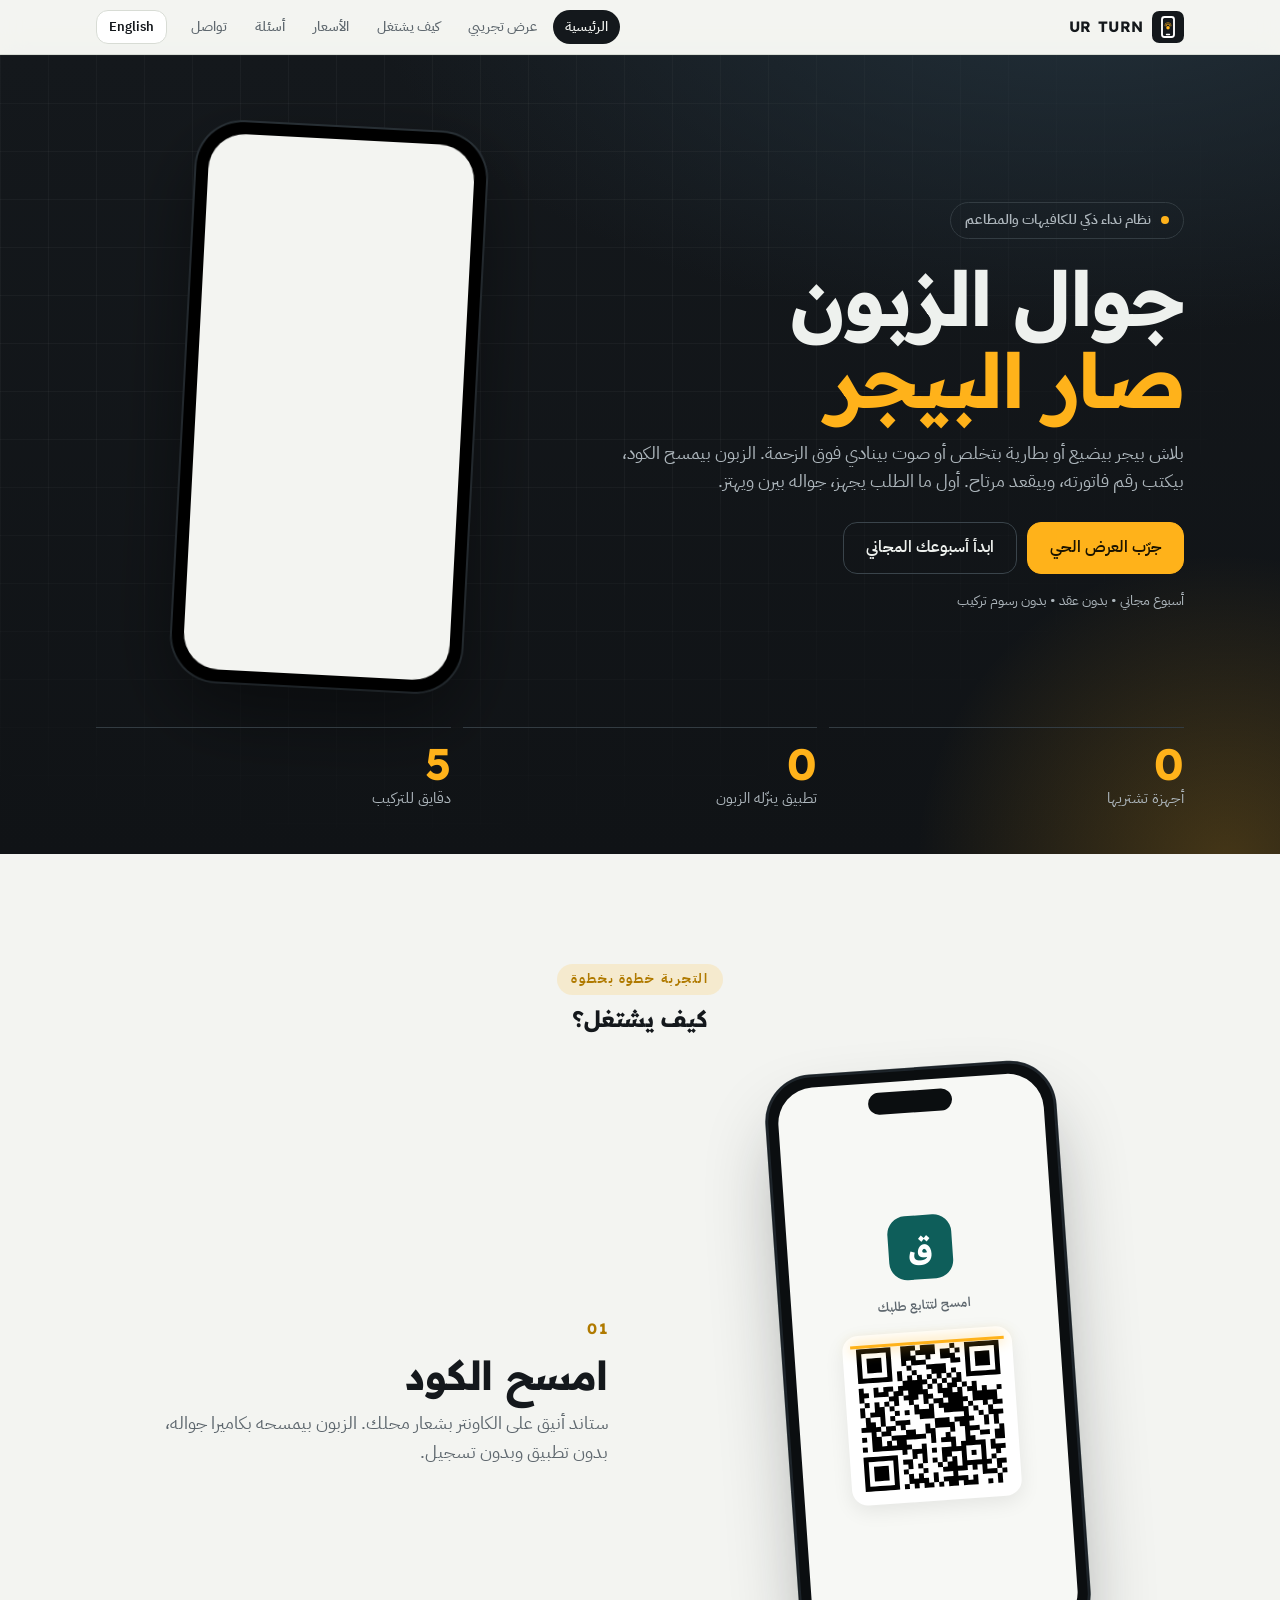
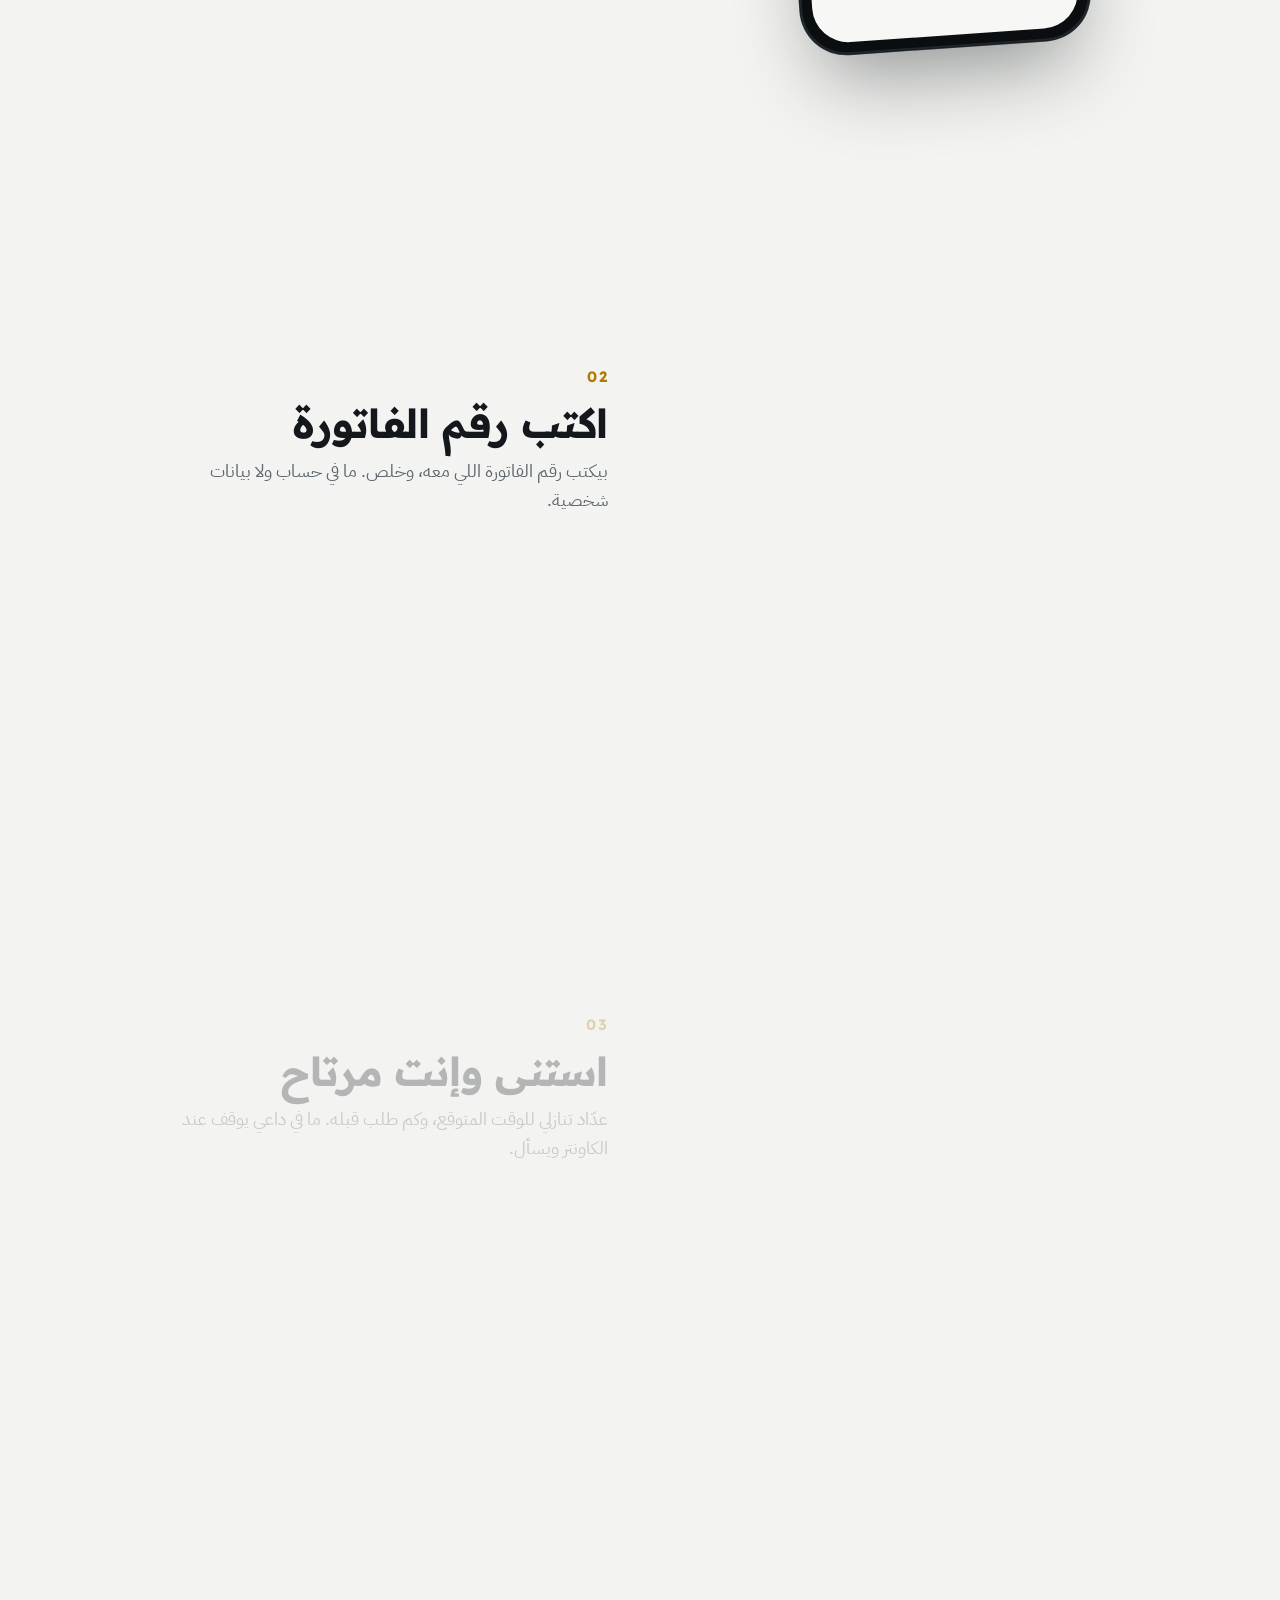
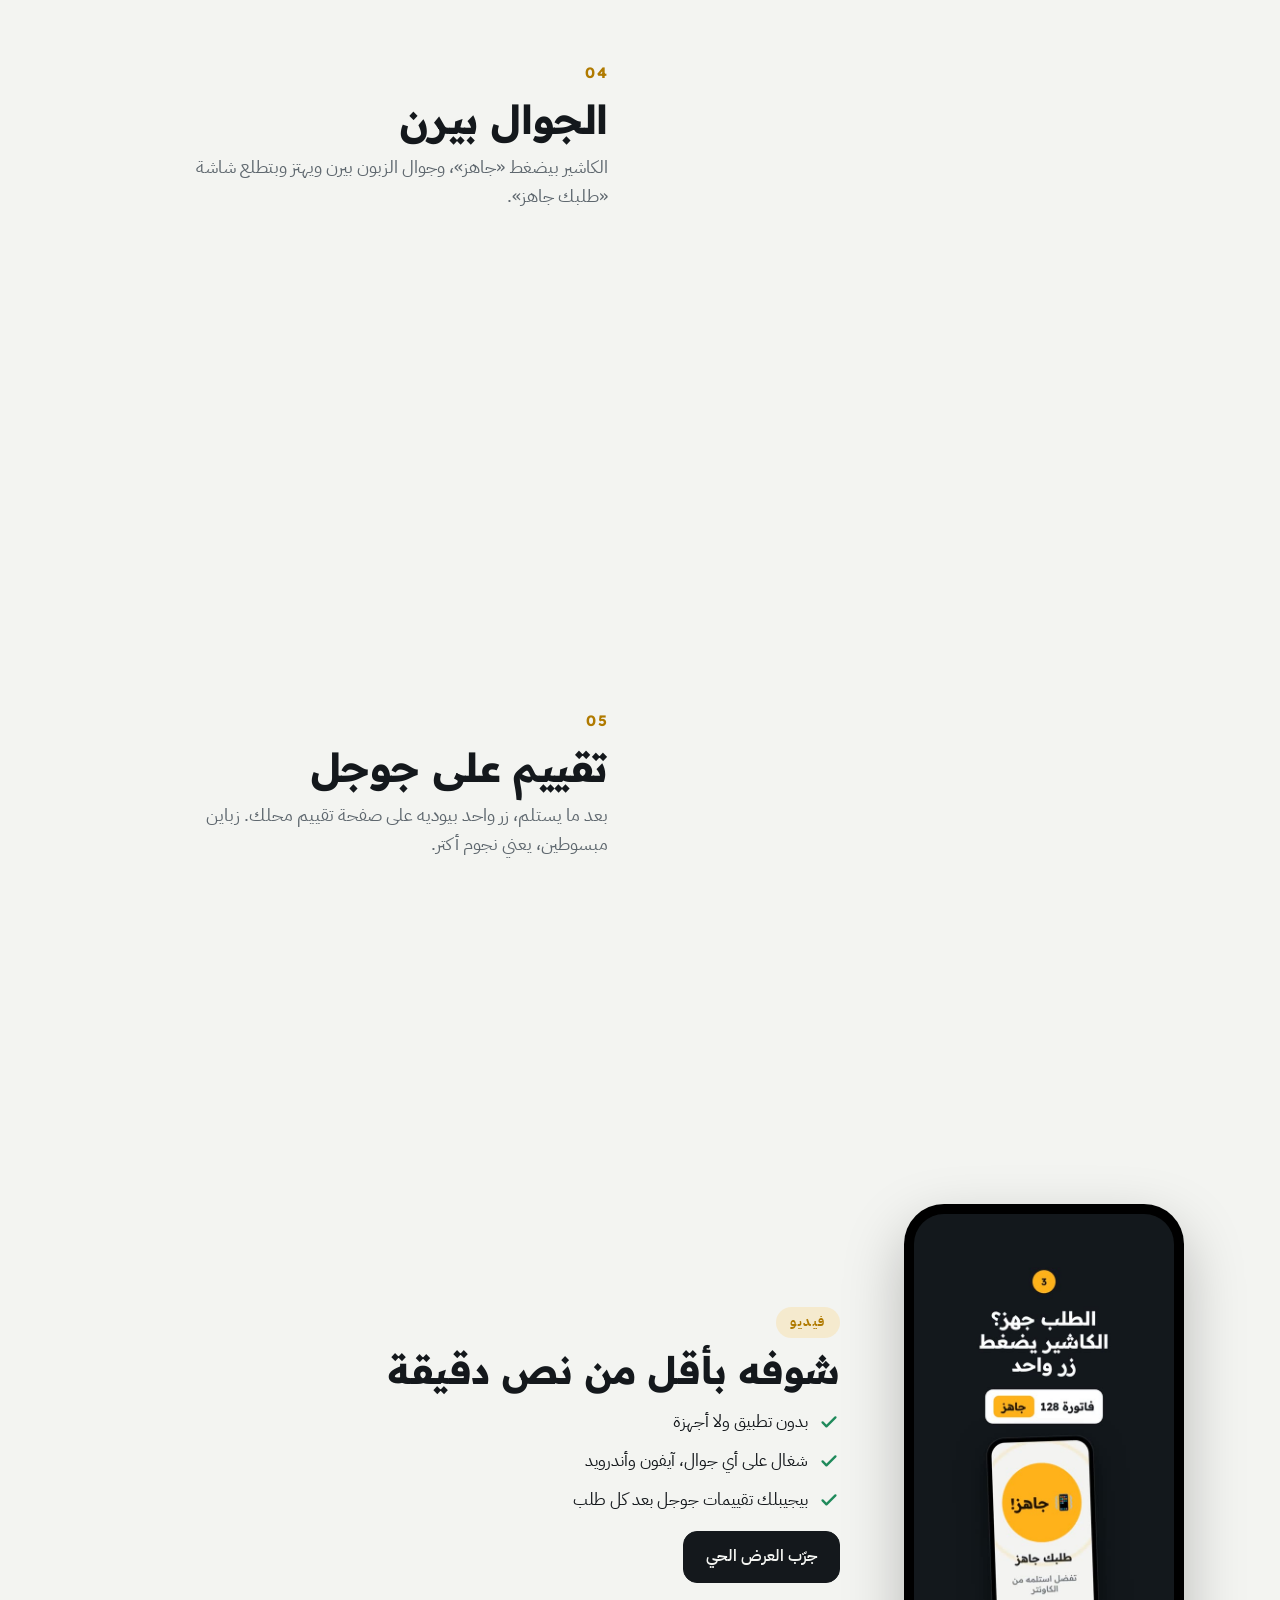
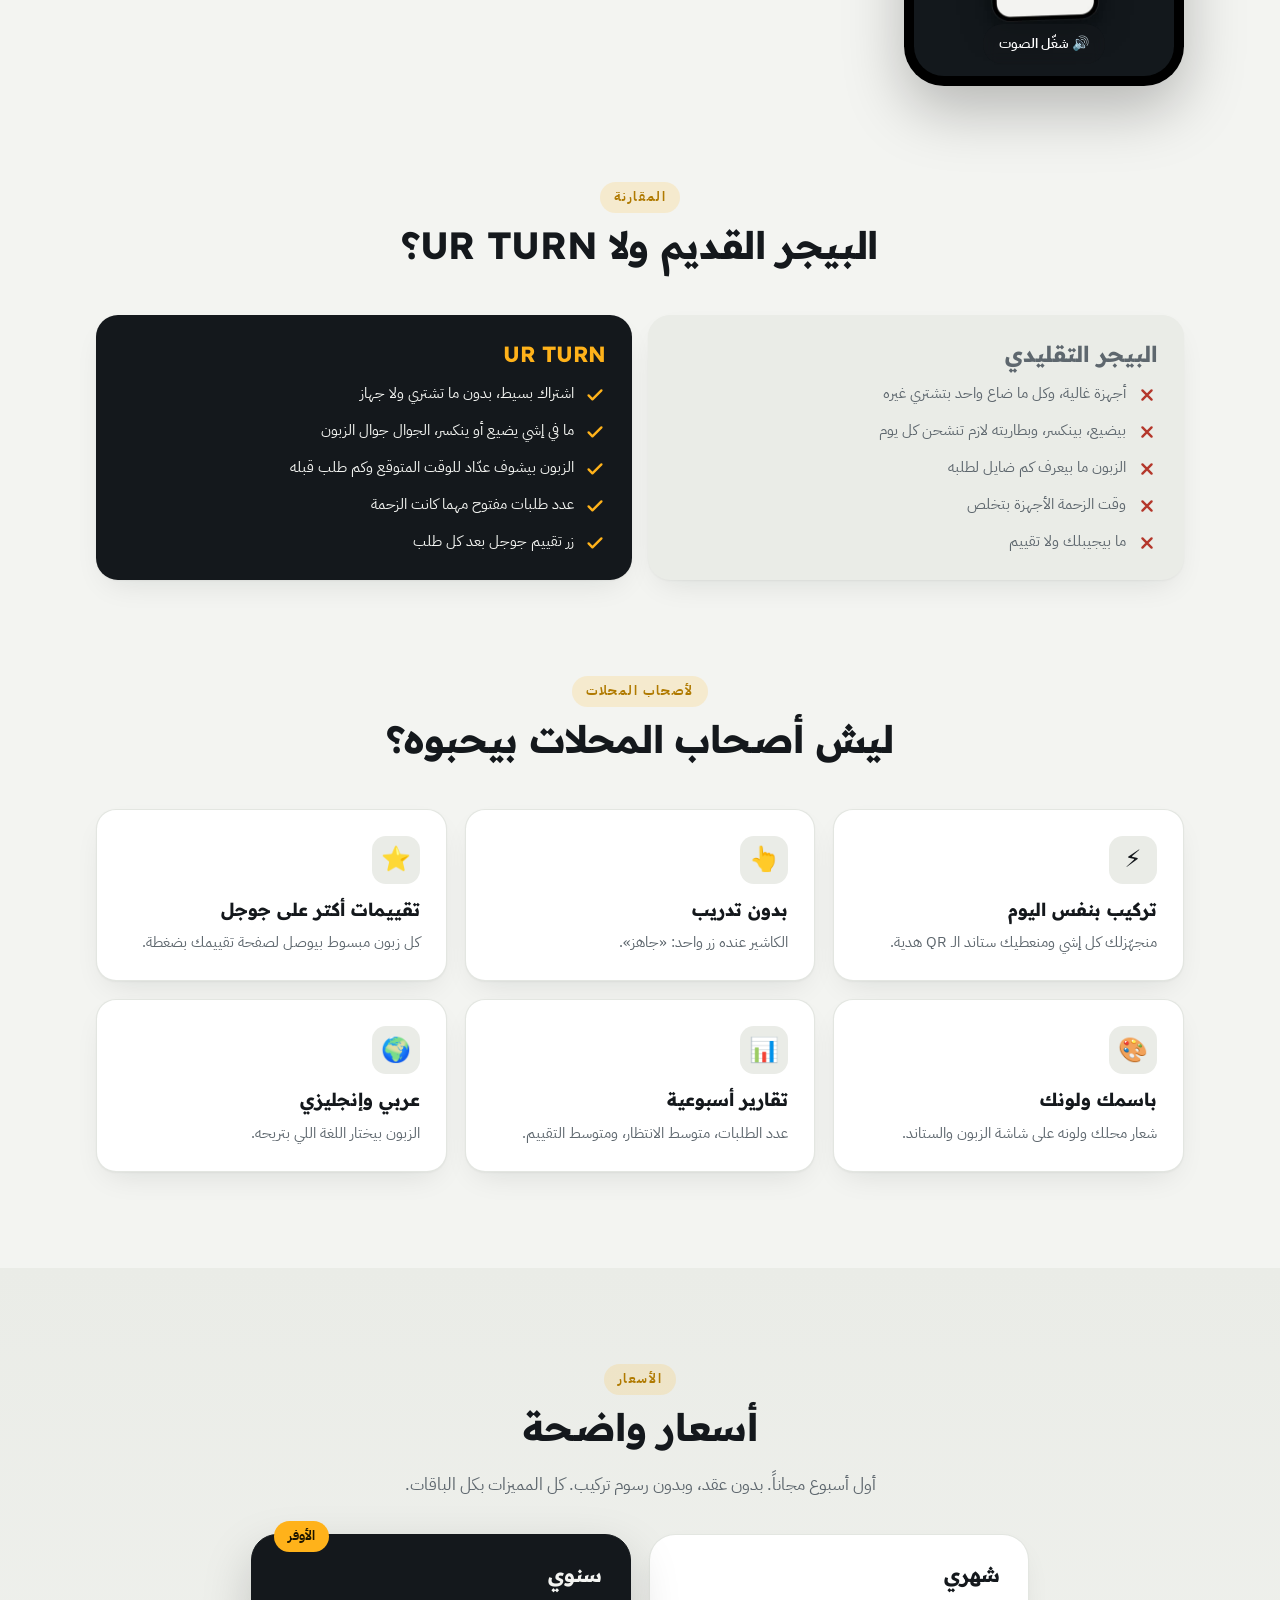
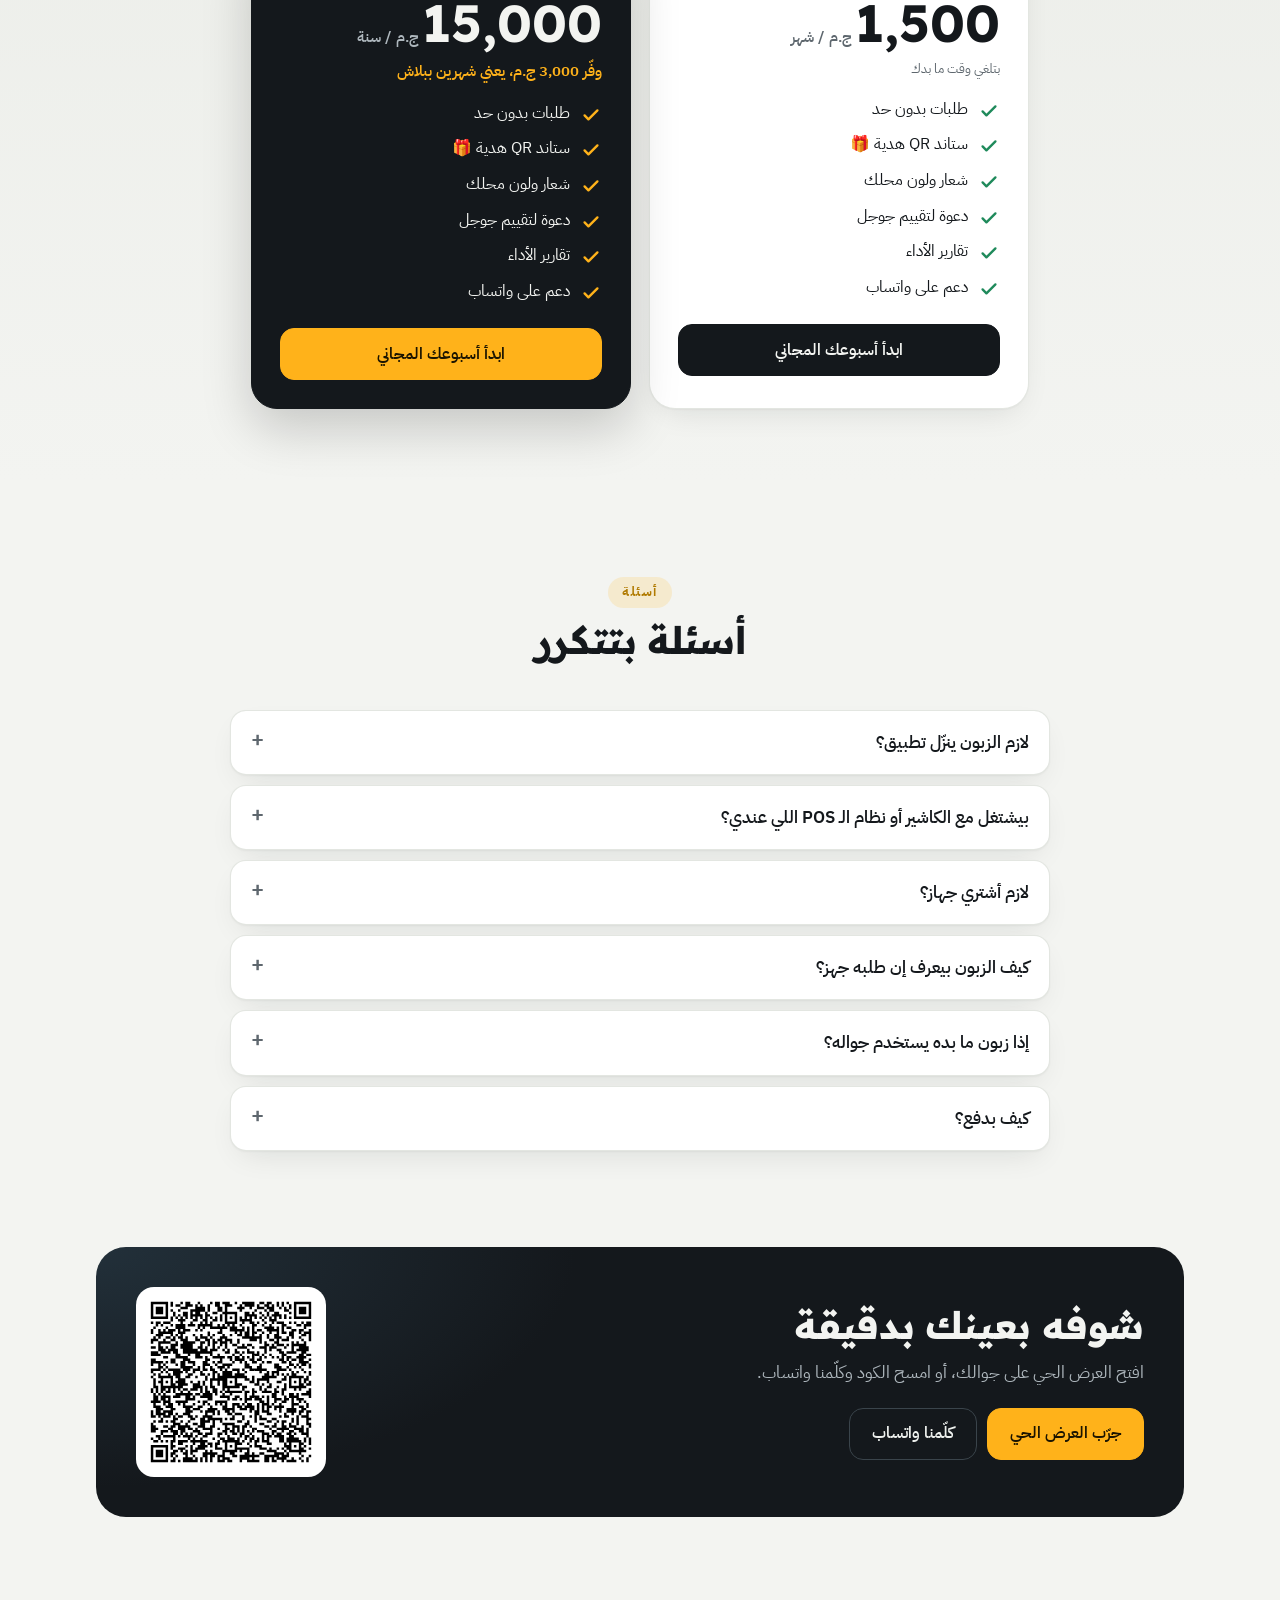
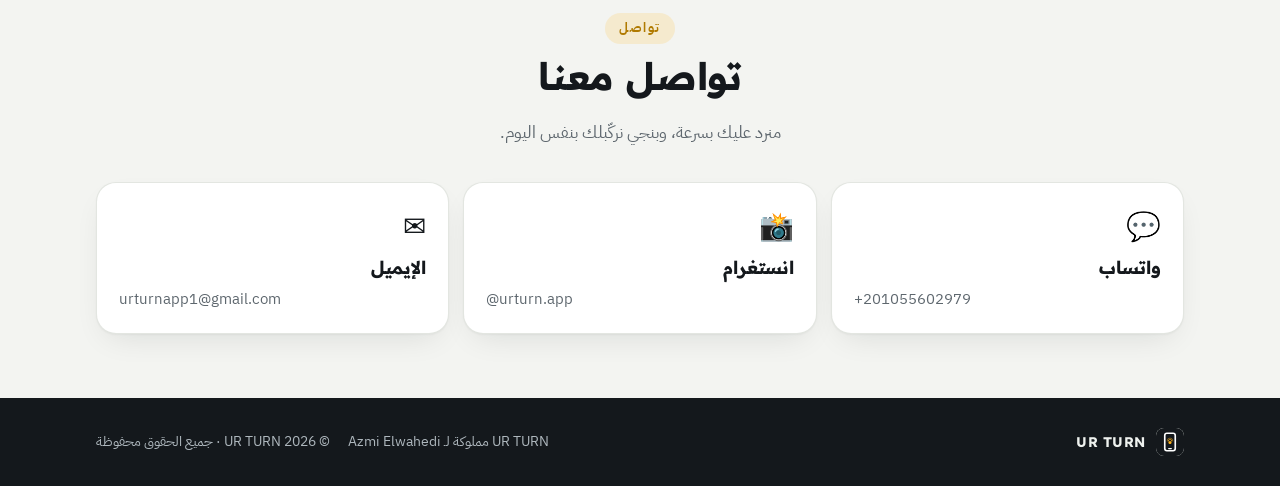
==== index.html @ 93ee0db3 "Promote beta to live: split code (core/customer/cashier/admin/home) + tips return on each new order " ====
<!doctype html>
<html lang="ar" dir="rtl">
<head>
<meta charset="utf-8">
<meta name="viewport" content="width=device-width,initial-scale=1,viewport-fit=cover">
<title>UR TURN</title>
<meta name="description" content="UR TURN: جوال الزبون صار البيجر. نظام نداء ذكي للمقاهي والمطاعم بدون تطبيق.">
<meta name="theme-color" content="#14181C">
<link rel="icon" href="icon.svg" type="image/svg+xml">
<link rel="apple-touch-icon" href="icon-180.png">
<meta name="apple-mobile-web-app-capable" content="yes">
<meta name="mobile-web-app-capable" content="yes">
<link rel="preconnect" href="https://fonts.googleapis.com">
<link rel="preconnect" href="https://fonts.gstatic.com" crossorigin>
<link rel="stylesheet" href="https://fonts.googleapis.com/css2?family=Readex+Pro:wght@400;500;600;700&family=IBM+Plex+Sans+Arabic:wght@400;500;600&display=swap">
<link rel="stylesheet" href="style.css?v=202610301550">
</head>
<body>
<div id="intro" hidden><div class="in-wrap"><img src="icon-512.png" alt="" width="112" height="112"><b>UR TURN</b><span id="intro-t"></span><i></i></div></div>
<script>(function(){try{var sa=window.matchMedia("(display-mode: standalone)").matches||navigator.standalone===true;
var el=document.getElementById("intro");if(!sa||sessionStorage.getItem("urturn.intro")){el.remove();return;}
sessionStorage.setItem("urturn.intro","1");var en=localStorage.getItem("urturn.lang")==="en";
document.getElementById("intro-t").textContent=en?"Your turn comes to you":"دورك بيوصلك لحالك";el.hidden=false;
var done=function(){if(!el.parentNode)return;el.classList.add("out");setTimeout(function(){el.remove();},650);};
setTimeout(done,3600);var t0=Date.now();el.addEventListener("pointerdown",function(){if(Date.now()-t0>1500)done();});}catch(e){var x=document.getElementById("intro");if(x)x.remove();}})();</script>
<header class="top" id="topbar" hidden>
  <div class="wrap">
    <a class="logo" href="./"><img src="icon.svg" width="32" height="32" alt="">UR TURN</a>
    <nav class="tabs" id="tabs"></nav>
    <div class="tools"><button class="btn lang" id="langBtn" type="button">English</button></div>
  </div>
</header>
<main id="app"></main>
<div class="toast" id="toast" hidden></div>
<script src="qrcode.js?v=202610301550"></script>
<!-- app.js?v=202610301550 (lets pages from the old one-file version notice updates) -->
<script src="core.js?v=202610301550"></script>
<script>
// Load only the part this page needs (customer / cashier / admin / home), then start.
(function(){var p=new URLSearchParams(location.search),s=p.get("s")||"",v=p.get("v")||(s?"customer":"home"),
sa=window.matchMedia("(display-mode: standalone)").matches||navigator.standalone===true,ver="202610301550";
var parts=v==="admin"?["admin"]:(v==="cashier"||v==="owner")?["cashier"]:((v==="home"&&!sa)||v==="demo")?["customer","cashier","home"]:["customer"];
var i=0;(function next(){if(i>=parts.length){boot();return;}var sc=document.createElement("script");sc.src=parts[i++]+".js?v="+ver;sc.onload=next;
sc.onerror=function(){document.getElementById("app").innerHTML='<div class="center-msg"><p>⚠️ تعذّر التحميل، اسحب الصفحة لتحت للتحديث.</p></div>';};document.head.appendChild(sc);})();})();
</script>
</body>
</html>
---- style.css ----
/* Layout: a launcher home, then four screens (demo split, customer, cashier, owner) routed by hash. Pager identity: deep ink + signal amber. */
:root{
  --bg:#F3F4F1; --surface:#FFFFFF; --surface-2:#EAECE7; --ink:#14181C; --muted:#5E676E; --line:#D8DCD5;
  --brand:#14181C; --signal:#FFB21A; --signal-ink:#1B1400; --ok:#1F8A5B; --ok-bg:#E2F3EA; --warn-bg:#FFF2D6; --danger:#B4372B;
  --display:"Readex Pro","IBM Plex Sans Arabic",system-ui,sans-serif;
  --body:"IBM Plex Sans Arabic","Readex Pro",system-ui,sans-serif;
  --r:14px; --shop:#0E5E5A; --shop-ink:#fff;
}
@media (prefers-color-scheme: dark){:root:not([data-theme="light"]){
  --bg:#0F1214; --surface:#171B1F; --surface-2:#20262B; --ink:#EEF1EE; --muted:#9AA4AB; --line:#2C343A;
  --brand:#EEF1EE; --ok:#4CC28A; --ok-bg:#15301F; --warn-bg:#33270A; --danger:#E5766A; color-scheme:dark}}
:root[data-theme="dark"]{
  --bg:#0F1214; --surface:#171B1F; --surface-2:#20262B; --ink:#EEF1EE; --muted:#9AA4AB; --line:#2C343A;
  --brand:#EEF1EE; --ok:#4CC28A; --ok-bg:#15301F; --warn-bg:#33270A; --danger:#E5766A; color-scheme:dark}
*{box-sizing:border-box}
body{background:var(--bg);color:var(--ink);font-family:var(--body);font-size:15px;line-height:1.6;margin:0}
button,input,select{font:inherit;color:inherit}
h1,h2,h3{font-family:var(--display);line-height:1.2;text-wrap:balance;margin:0}
a{color:inherit}
.wrap{max-width:1120px;margin:0 auto;padding-left:max(16px,env(safe-area-inset-left,0px));padding-right:max(16px,env(safe-area-inset-right,0px))}
.num{font-family:var(--display);font-variant-numeric:tabular-nums}

/* top bar */
.top{position:sticky;top:env(safe-area-inset-top,0px);z-index:20;background:var(--bg);border-bottom:1px solid var(--line)}
body::before{content:"";position:fixed;inset:0 0 auto;height:env(safe-area-inset-top,0px);z-index:21;background:var(--bg)}
.top .wrap{display:flex;align-items:center;gap:12px;padding-block:10px;flex-wrap:wrap}
.logo{display:flex;align-items:center;gap:8px;text-decoration:none;font-family:var(--display);font-weight:700;letter-spacing:.04em}
.logo-mark{width:30px;height:30px;border-radius:9px;background:var(--ink);display:grid;place-items:center;position:relative}
.logo-mark::after{content:"";width:10px;height:10px;border-radius:50%;background:var(--signal);box-shadow:0 0 0 4px color-mix(in srgb,var(--signal) 35%,transparent)}
.tabs{display:flex;gap:4px;flex-wrap:wrap;margin-inline-start:auto}
.tabs a{padding:6px 12px;border-radius:999px;text-decoration:none;color:var(--muted);font-weight:500;font-size:14px}
.tabs a[aria-current="page"]{background:var(--ink);color:var(--bg)}
.tools{display:flex;gap:8px;align-items:center}
.chip{display:inline-flex;align-items:center;gap:6px;font-size:12px;color:var(--muted);padding:4px 10px;border:1px solid var(--line);border-radius:999px;white-space:nowrap}
.dot{width:8px;height:8px;border-radius:50%;background:var(--muted)}
.dot.on{background:var(--ok)}
.btn{display:inline-flex;align-items:center;justify-content:center;gap:8px;border:1px solid var(--line);background:var(--surface);border-radius:12px;padding:10px 16px;font-weight:600;cursor:pointer;text-decoration:none;min-height:44px}
.btn:focus-visible,.tabs a:focus-visible,input:focus-visible,select:focus-visible{outline:3px solid var(--signal);outline-offset:2px}
.btn.primary{background:var(--ink);color:var(--bg);border-color:var(--ink)}
.btn.signal{background:var(--signal);color:var(--signal-ink);border-color:var(--signal)}
.btn.ok{background:var(--ok);color:#fff;border-color:var(--ok)}
.btn.ghost{background:transparent}
.btn.small{min-height:36px;padding:6px 12px;font-size:14px;border-radius:10px}
.btn.lang{min-height:34px;padding:4px 12px;font-size:13px}

/* home */
.hero{padding-block:40px 24px;display:grid;grid-template-columns:1.2fr 1fr;gap:32px;align-items:center}
.eyebrow{font-size:13px;letter-spacing:.08em;color:var(--muted);font-weight:600}
.hero h1{font-size:clamp(30px,5vw,50px);font-weight:700;margin-block:10px 14px}
.hero h1 em{font-style:normal;background:var(--signal);color:var(--signal-ink);padding:0 .2em;border-radius:8px}
.hero p{color:var(--muted);font-size:17px;max-width:58ch;margin:0 0 20px}
.cta{display:flex;gap:10px;flex-wrap:wrap}
.pager-art{background:var(--ink);color:var(--bg);border-radius:28px;padding:26px;display:grid;gap:14px;min-width:0}
.pager-art .ring{display:flex;align-items:center;gap:14px}
.pulse{width:54px;height:54px;border-radius:50%;background:var(--signal);flex:none;animation:pulse 1.4s infinite}
@keyframes pulse{0%{box-shadow:0 0 0 0 color-mix(in srgb,var(--signal) 70%,transparent)}100%{box-shadow:0 0 0 22px transparent}}
.pager-art .big{font-family:var(--display);font-size:46px;font-weight:700;line-height:1}
.pager-art small{opacity:.7}
.section{padding-block:28px}
.section h2{font-size:24px;margin-bottom:16px}
.steps{display:grid;grid-template-columns:repeat(4,1fr);gap:12px;list-style:none;padding:0;margin:0;counter-reset:s}
.steps li{background:var(--surface);border:1px solid var(--line);border-radius:var(--r);padding:16px;counter-increment:s;min-width:0}
.steps li::before{content:counter(s);display:grid;place-items:center;width:30px;height:30px;border-radius:50%;background:var(--signal);color:var(--signal-ink);font-family:var(--display);font-weight:700;margin-bottom:10px}
.steps b{display:block;font-family:var(--display);margin-bottom:4px}
.steps span{color:var(--muted);font-size:14px}
.cols{display:grid;grid-template-columns:1fr 1fr;gap:24px}
.list{display:grid;gap:10px;padding:0;margin:0;list-style:none}
.list li{display:flex;gap:10px;align-items:flex-start}
.list li::before{content:"";width:8px;height:8px;border-radius:2px;background:var(--signal);margin-top:9px;flex:none}
.note{background:var(--surface);border:1px solid var(--line);border-radius:var(--r);padding:18px}
.screens{display:grid;grid-template-columns:repeat(3,1fr);gap:12px}
.screen-card{display:grid;gap:6px;background:var(--surface);border:1px solid var(--line);border-radius:var(--r);padding:16px;text-decoration:none}
.screen-card b{font-family:var(--display);font-size:17px}
.screen-card span{color:var(--muted);font-size:14px}
.screen-card i{font-style:normal;font-weight:600;font-size:14px;margin-top:6px}

/* demo split */
.demo{display:grid;grid-template-columns:380px 1fr;gap:24px;padding-block:20px;align-items:start}
.demo-hint{grid-column:1/-1;background:var(--warn-bg);border-radius:12px;padding:10px 14px;font-size:14px}
.phone{width:100%;max-width:380px;margin-inline:auto;border:10px solid var(--ink);border-radius:40px;overflow:hidden;background:var(--surface);height:680px;display:flex;flex-direction:column;position:relative}
.phone .cust{flex:1;overflow:auto}
.label{font-size:12px;letter-spacing:.08em;font-weight:600;color:var(--muted);margin-bottom:8px;text-align:center}

/* customer */
.cust{display:flex;flex-direction:column;min-height:100%;background:var(--surface)}
.cust-head{background:var(--shop);color:var(--shop-ink);padding:22px 20px 26px;display:flex;flex-direction:column;align-items:center;gap:10px;text-align:center}
.shop-logo{width:72px;height:72px;border-radius:20px;object-fit:cover;background:var(--surface);display:grid;place-items:center;font-family:var(--display);font-weight:700;font-size:30px;color:var(--shop);box-shadow:0 4px 18px rgba(0,0,0,.18)}
.cust-head h2{font-size:21px}
.cust-body{flex:1;padding:22px 20px;display:flex;flex-direction:column;gap:14px}
.cust-body p{margin:0;color:var(--muted)}
.big-input{width:100%;font-family:var(--display);font-size:34px;text-align:center;letter-spacing:.12em;padding:14px;border:2px solid var(--line);border-radius:16px;background:var(--bg);direction:ltr}
.big-input:focus{border-color:var(--shop);outline:none}
.cust .btn{width:100%;min-height:54px;font-size:17px}
.cust .btn.shop{background:var(--shop);color:var(--shop-ink);border-color:var(--shop)}
.wait-card{background:var(--bg);border-radius:20px;padding:22px;text-align:center;display:grid;gap:6px;justify-items:center}
.wait-card .num{font-size:56px;font-weight:700;line-height:1}
.wait-anim{display:flex;gap:6px;margin-top:6px}
.wait-anim span{width:9px;height:9px;border-radius:50%;background:var(--shop);animation:bob 1.2s infinite}
.wait-anim span:nth-child(2){animation-delay:.15s}.wait-anim span:nth-child(3){animation-delay:.3s}
@keyframes bob{0%,80%,100%{opacity:.25;transform:translateY(0)}40%{opacity:1;transform:translateY(-5px)}}
.tip{font-size:13px;background:var(--warn-bg);border-radius:12px;padding:10px 12px;color:var(--ink)}
.link-btn{background:none;border:0;color:var(--muted);text-decoration:underline;cursor:pointer;padding:6px;font-size:14px}
.ringing{position:absolute;inset:0;z-index:5;background:var(--signal);color:var(--signal-ink);display:flex;flex-direction:column;align-items:center;justify-content:center;gap:16px;padding:24px;text-align:center;animation:flash .8s infinite alternate}
.cust-full .ringing{position:fixed;padding-top:calc(24px + env(safe-area-inset-top,0px));padding-bottom:calc(24px + env(safe-area-inset-bottom,0px))}
@keyframes flash{from{background:var(--signal)}to{background:#FFE08A}}
.ringing .bell{font-size:64px;animation:shake .5s infinite}
@keyframes shake{0%,100%{transform:rotate(0)}25%{transform:rotate(-14deg)}75%{transform:rotate(14deg)}}
.ringing h2{font-size:34px}
.ringing .num{font-size:64px;font-weight:700;line-height:1}
.ringing .btn{background:var(--signal-ink);color:#fff;border-color:var(--signal-ink);max-width:320px}
.stars{display:flex;gap:6px;justify-content:center;direction:ltr}
.stars button{background:none;border:0;font-size:36px;cursor:pointer;color:var(--line);padding:2px;line-height:1}
.stars button.on{color:var(--signal)}
.g-btn{background:#fff;color:#1f1f1f;border:1px solid #dadce0}
.powered{text-align:center;font-size:12px;color:var(--muted);padding:12px;border-top:1px solid var(--line)}
.powered a{text-decoration:none;font-weight:600}
.cust-full{max-width:520px;margin:0 auto;min-height:100vh;position:relative}

/* cashier */
.panel{background:var(--surface);border:1px solid var(--line);border-radius:20px;padding:18px;min-width:0}
.panel-head{display:flex;align-items:center;gap:10px;flex-wrap:wrap;margin-bottom:14px}
.panel-head h2{font-size:20px;margin-inline-end:auto}
.stats{display:grid;grid-template-columns:repeat(3,1fr);gap:10px;margin-bottom:14px}
.stat{background:var(--bg);border-radius:12px;padding:10px 12px}
.stat b{display:block;font-family:var(--display);font-size:26px;line-height:1.1}
.stat span{font-size:12px;color:var(--muted)}
.add-row{display:flex;gap:8px;margin-bottom:16px}
.add-row input{flex:1;min-width:0;border:1px solid var(--line);border-radius:12px;padding:10px 12px;background:var(--bg);font-family:var(--display);font-size:18px;direction:ltr;text-align:center}
.col-title{font-size:13px;font-weight:600;color:var(--muted);letter-spacing:.04em;margin:14px 0 8px;display:flex;gap:8px;align-items:center}
.count{background:var(--surface-2);border-radius:999px;padding:0 8px;font-size:12px}
.orders{display:grid;gap:8px}
.order{display:flex;align-items:center;gap:12px;border:1px solid var(--line);border-radius:14px;padding:10px 12px;background:var(--surface);flex-wrap:wrap}
.order .num{font-size:28px;font-weight:700;min-width:72px}
.order .meta{flex:1;min-width:110px;font-size:13px;color:var(--muted);display:grid}
.order .acts{display:flex;gap:6px;flex-wrap:wrap}
.order.ready{background:var(--ok-bg);border-color:transparent}
.pill{display:inline-block;font-size:12px;font-weight:600;padding:1px 8px;border-radius:999px;background:var(--warn-bg);color:var(--ink);width:max-content}
.order.ready .pill{background:var(--ok);color:#fff}
.empty{border:1px dashed var(--line);border-radius:14px;padding:16px;text-align:center;color:var(--muted);font-size:14px}
.btn.ready-btn{background:var(--signal);color:var(--signal-ink);border-color:var(--signal);min-width:110px;font-size:16px}

/* setup guide */
.setup{display:grid;gap:8px;list-style:none;padding:0;margin:0;counter-reset:su}
.setup li{display:flex;align-items:center;gap:10px;counter-increment:su;background:var(--bg);border-radius:12px;padding:8px 12px}
.setup li::before{content:counter(su);width:26px;height:26px;border-radius:50%;background:var(--signal);color:var(--signal-ink);display:grid;place-items:center;font-family:var(--display);font-weight:700;font-size:13px;flex:none}
.setup li span{flex:1}
.setup li small{color:var(--muted);font-variant-numeric:tabular-nums}
.trial{background:var(--ink);color:var(--bg);border-radius:var(--r);padding:18px;display:grid;gap:6px}
.trial h2{font-size:20px;margin:0}
.trial p{margin:0;opacity:.85}
/* owner */
.owner{display:grid;grid-template-columns:1fr 340px;gap:24px;padding-block:20px;align-items:start}
.form{display:grid;gap:16px}
.field{display:grid;gap:6px}
.field label{font-weight:600;font-size:14px}
.field small{color:var(--muted);font-size:13px}
.field input[type=text],.field input[type=url]{border:1px solid var(--line);border-radius:12px;padding:10px 12px;background:var(--bg);width:100%}
.logo-row{display:flex;gap:12px;align-items:center;flex-wrap:wrap}
.swatches{display:flex;gap:8px;flex-wrap:wrap}
.swatch{width:36px;height:36px;border-radius:50%;border:3px solid var(--surface);box-shadow:0 0 0 1px var(--line);cursor:pointer}
.swatch[aria-pressed="true"]{box-shadow:0 0 0 3px var(--ink)}
.presets{display:flex;gap:8px;flex-wrap:wrap}
.poster{background:var(--shop);color:var(--shop-ink);border-radius:24px;padding:22px;text-align:center;display:grid;gap:12px;justify-items:center}
.poster .qr{background:#fff;padding:12px;border-radius:16px;line-height:0}
.poster .qr img,.poster .qr canvas{width:180px;height:180px}
.poster h3{font-size:24px}
.poster p{margin:0;opacity:.9;font-size:14px}
.poster .ur{font-size:12px;opacity:.8;letter-spacing:.06em}
.copy-row{display:flex;gap:8px;margin-top:12px}
.copy-row input{flex:1;min-width:0;border:1px solid var(--line);border-radius:10px;padding:8px 10px;background:var(--bg);font-size:12px;direction:ltr}
.saved{color:var(--ok);font-weight:600;font-size:14px}

@media (max-width:860px){
  .hero,.cols,.owner,.demo{grid-template-columns:1fr}
  .steps{grid-template-columns:1fr 1fr}
  .screens{grid-template-columns:1fr}
  .phone{height:600px}
}
@media (max-width:520px){
  .steps{grid-template-columns:1fr}
  .tabs{margin-inline-start:0;width:100%;order:3}
  .tools{margin-inline-start:auto}
}
@media (prefers-reduced-motion:reduce){*{animation:none!important}}

/* live system additions */
.staff-head{display:flex;align-items:center;gap:12px;flex-wrap:wrap;padding-block:12px;border-bottom:1px solid var(--line);background:var(--surface)}
.staff-head .shop-logo{width:40px;height:40px;border-radius:12px;font-size:18px;box-shadow:none;border:1px solid var(--line)}
.staff-head b{font-family:var(--display);font-size:17px}
.staff-head nav{display:flex;gap:6px;margin-inline-start:auto;flex-wrap:wrap}
.toast{position:fixed;inset-inline:16px;bottom:calc(16px + env(safe-area-inset-bottom,0px));z-index:50;background:var(--ink);color:var(--bg);padding:12px 16px;border-radius:12px;text-align:center;max-width:520px;margin:0 auto}
.stats.four{grid-template-columns:repeat(4,1fr)}
@media (max-width:520px){.stats.four{grid-template-columns:1fr 1fr}}
.tbl-wrap{overflow-x:auto}
.tbl{width:100%;border-collapse:collapse;font-size:14px}
.tbl th,.tbl td{text-align:start;padding:8px;border-bottom:1px solid var(--line);white-space:nowrap}
.links{display:grid;gap:10px}
.links .copy-row{margin:0}
.links label{font-size:13px;font-weight:600}
.qr svg{width:180px;height:180px;display:block}
.center-msg{max-width:520px;margin:60px auto;text-align:center;display:grid;gap:12px;padding-inline:16px}
.offline{background:var(--warn-bg);font-size:13px;padding:6px 12px;text-align:center}

[hidden]{display:none!important}
/* subscriptions */
.plans{display:grid;grid-template-columns:repeat(auto-fit,minmax(110px,1fr));gap:10px}
.plan{border:1px solid var(--line);border-radius:14px;padding:12px;display:grid;gap:6px;justify-items:start}
.plan .price{font-family:var(--display);font-size:22px;font-weight:700}
.plan .price small{font-size:13px;font-weight:500}
.subbar{display:flex;gap:12px;align-items:center;justify-content:space-between;flex-wrap:wrap;border-radius:14px;padding:12px 14px;font-weight:500}
.subbar.ok{background:var(--bg);border:1px solid var(--line)}
.subbar.soon{background:var(--warn-bg)}
.subbar.ended{background:#B42318;color:#fff}
.dl{font-weight:700}.dl.good{color:#2F6B2A}.dl.warn{color:#B45309}.dl.bad{color:#B42318}
.order.late{border-color:#B42318}
.tbl td{vertical-align:top}

/* ---------- landing ---------- */
.lp{--dark:#14181C;--dark-2:#1E252B;--on-dark:#EEF1EE;--on-dark-2:#AEB7BD}
.btn.lg{min-height:52px;padding:12px 22px;font-size:16px;border-radius:14px}
.btn.on-dark{color:var(--on-dark);border-color:#3A444B}
.btn.on-dark:hover{background:#1E252B}
.lp-hero{background:var(--dark);color:var(--on-dark);padding-block:48px 0;overflow:hidden;position:relative}
.lp-hero::before{content:"";position:absolute;inset:auto -20% -40% auto;width:620px;height:620px;border-radius:50%;background:radial-gradient(closest-side,color-mix(in srgb,var(--signal) 22%,transparent),transparent);pointer-events:none}
.lp-hero-in{display:grid;grid-template-columns:1.25fr 1fr;gap:40px;align-items:center;position:relative}
.lp-eyebrow{display:inline-flex;align-items:center;gap:10px;font-size:14px;font-weight:600;color:var(--on-dark-2);border:1px solid #333C42;border-radius:999px;padding:6px 14px}
.lp-eyebrow .dot{width:8px;height:8px;border-radius:50%;background:var(--signal);box-shadow:0 0 0 0 var(--signal);animation:pulse 1.4s infinite}
.lp-hero h1{font-size:clamp(36px,6.4vw,68px);line-height:1.08;margin:18px 0 18px;font-weight:700;letter-spacing:-.01em}
.lp-hero h1 em{font-style:normal;color:var(--signal)}
.lp-hero p{color:var(--on-dark-2);font-size:18px;max-width:54ch;margin:0 0 26px}
.lp-note{display:block;margin-top:16px;color:var(--on-dark-2);font-size:14px}
.lp-phone{justify-self:center;width:290px;height:560px;border-radius:46px;background:#000;padding:12px;box-shadow:0 30px 80px rgba(0,0,0,.45),0 0 0 2px #2C343A;transform:rotate(-3deg)}
[dir=rtl] .lp-phone{transform:rotate(3deg)}
.lp-scr{position:relative;width:100%;height:100%;border-radius:36px;background:#F3F4F1;color:#14181C;overflow:hidden}
.lp-scr .st{position:absolute;inset:0;display:flex;flex-direction:column;align-items:center;justify-content:center;gap:12px;padding:24px;text-align:center;opacity:0}
.lp-scr .st1{animation:st1 9s infinite}.lp-scr .st2{animation:st2 9s infinite;background:var(--signal);color:var(--signal-ink)}.lp-scr .st3{animation:st3 9s infinite}
@keyframes st1{0%,38%{opacity:1}42%,100%{opacity:0}}
@keyframes st2{0%,38%{opacity:0}42%,72%{opacity:1}76%,100%{opacity:0}}
@keyframes st3{0%,72%{opacity:0}76%,98%{opacity:1}100%{opacity:0}}
.lg-logo{width:64px;height:64px;border-radius:18px;background:#0E5E5A;color:#fff;display:grid;place-items:center;font-family:var(--display);font-weight:700}
.lp-scr .num{font-size:64px;line-height:1}
.lp-scr small{color:#5E676E}
.lp-scr .chip{background:#EAECE7;border-radius:999px;padding:6px 14px;font-size:14px;font-weight:600}
.lp-scr .chip.dark{background:var(--signal-ink);color:#fff}
.lp-scr .dots{display:flex;gap:6px}.lp-scr .dots i{width:8px;height:8px;border-radius:50%;background:#14181C;animation:bob 1.2s infinite}.lp-scr .dots i:nth-child(2){animation-delay:.2s}.lp-scr .dots i:nth-child(3){animation-delay:.4s}
.lp-scr .st2 b{font-family:var(--display);font-size:28px}
.bell{position:relative;width:120px;height:120px;border-radius:50%;background:#fff;display:grid;place-items:center;font-size:52px;animation:shake .5s infinite}
.bell .wave{position:absolute;inset:0;border-radius:50%;border:6px solid #fff;animation:wave 1.2s infinite}
@keyframes wave{from{transform:scale(1);opacity:.9}to{transform:scale(1.6);opacity:0}}
.stars5{font-size:40px;color:var(--signal);letter-spacing:2px}
.gbtn{display:flex;align-items:center;gap:8px;background:#fff;border:1px solid #D8DCD5;border-radius:14px;padding:10px 16px;font-weight:600}
.lp-kpis{display:grid;grid-template-columns:repeat(3,1fr);gap:12px;padding-block:40px 44px;position:relative}
.lp-kpis div{border-top:1px solid #333C42;padding-top:14px}
.lp-kpis b{display:block;font-family:var(--display);font-size:44px;color:var(--signal);line-height:1}
.lp-kpis span{color:var(--on-dark-2);font-size:15px}
.lp-sec{padding-block:64px 8px}
.lp-sec h2{font-size:clamp(26px,3.6vw,38px);margin-bottom:10px}
.lp-lead{color:var(--muted);font-size:17px;margin:0 0 26px;max-width:60ch}
.lp-steps{list-style:none;margin:20px 0 0;padding:0;display:grid;grid-template-columns:repeat(4,1fr);gap:14px}
.lp-steps li{background:var(--surface);border:1px solid var(--line);border-radius:20px;padding:22px;display:grid;gap:8px;align-content:start;min-width:0}
.lp-steps .n{width:40px;height:40px;border-radius:12px;background:var(--ink);color:var(--signal);display:grid;place-items:center;font-family:var(--display);font-weight:700;font-size:18px}
.lp-steps b{font-family:var(--display);font-size:19px}
.lp-steps span:last-child{color:var(--muted)}
.lp-video{display:grid;grid-template-columns:auto 1fr;gap:48px;align-items:center}
.vid-frame{width:280px;border-radius:40px;background:#000;padding:10px;box-shadow:0 24px 60px rgba(0,0,0,.25)}
.vid-frame video{display:block;width:100%;aspect-ratio:9/16;border-radius:30px;background:#14181C;object-fit:cover}
.lp-checks{list-style:none;padding:0;margin:14px 0 0;display:grid;gap:12px}
.lp-checks li{display:flex;gap:10px;align-items:flex-start;font-size:17px}
.ic{width:22px;height:22px;flex:none;margin-top:3px}
.lp-checks .ic,.vs.new .ic{color:var(--ok)}
.lp-vs{display:grid;grid-template-columns:1fr 1fr;gap:16px;margin-top:20px}
.vs{border-radius:22px;padding:26px}
.vs h3{font-size:22px;margin-bottom:14px}
.vs ul{list-style:none;padding:0;margin:0;display:grid;gap:12px}
.vs li{display:flex;gap:10px;align-items:flex-start}
.vs.old{background:var(--surface-2);color:var(--muted)}
.vs.old .ic{color:var(--danger)}
.vs.new{background:var(--ink);color:var(--bg)}
.vs.new h3{color:var(--signal)}
.vs.new .ic{color:var(--signal)}
.lp-ben{display:grid;grid-template-columns:repeat(3,1fr);gap:14px;margin-top:20px}
.lp-ben div{background:var(--surface);border:1px solid var(--line);border-radius:20px;padding:22px;display:grid;gap:6px;align-content:start}
.lp-ben .e{font-size:28px}
.lp-ben b{font-family:var(--display);font-size:18px}
.lp-ben span:last-child{color:var(--muted)}
.lp-price-wrap{margin-top:64px;background:var(--surface-2)}
.lp-price-wrap .lp-sec{padding-block:64px}
.lp-plans{display:grid;grid-template-columns:repeat(2,minmax(0,380px));gap:18px;justify-content:center}
.lp-plan{position:relative;background:var(--surface);border:1px solid var(--line);border-radius:26px;padding:28px;display:grid;gap:10px;align-content:start}
.lp-plan.best{background:var(--ink);color:var(--bg);border-color:var(--ink);box-shadow:0 20px 50px rgba(0,0,0,.18)}
.lp-plan h3{font-size:20px}
.lp-plan .amt b{font-size:52px;font-weight:700;line-height:1}
.lp-plan .amt span{color:var(--muted);font-weight:600}
.lp-plan.best .amt span{color:#AEB7BD}
.lp-plan small{color:var(--muted)}
.lp-plan .save{color:var(--signal);font-weight:600;font-size:15px}
.lp-plan .lp-checks{margin:8px 0 14px;gap:10px}.lp-plan .lp-checks li{font-size:16px}
.lp-plan.best .lp-checks .ic{color:var(--signal)}
.lp-plan .btn{width:100%}
.ribbon{position:absolute;top:-14px;inset-inline-end:22px;background:var(--signal);color:var(--signal-ink);font-weight:700;font-size:13px;border-radius:999px;padding:5px 14px}
.lp-faq{display:grid;gap:10px;max-width:820px;margin-top:20px}
.lp-faq details{background:var(--surface);border:1px solid var(--line);border-radius:16px;padding:4px 20px}
.lp-faq summary{cursor:pointer;font-weight:600;font-size:17px;padding:14px 0;list-style:none;display:flex;justify-content:space-between;gap:12px}
.lp-faq summary::-webkit-details-marker{display:none}
.lp-faq summary::after{content:"+";font-size:22px;line-height:1;color:var(--muted);transition:transform .2s}
.lp-faq details[open] summary::after{transform:rotate(45deg)}
.lp-faq p{margin:0 0 16px;color:var(--muted)}
.lp-end{background:var(--ink);color:var(--bg);border-radius:30px;padding:40px;display:grid;grid-template-columns:1fr auto;gap:32px;align-items:center}
.lp-end p{color:#AEB7BD;font-size:17px;margin:0 0 22px}
.lp-end .qr{background:#fff;padding:14px;border-radius:18px;width:190px}
.lp-end .qr svg{display:block;width:100%;height:auto}
.lp-foot{display:flex;justify-content:space-between;gap:12px;flex-wrap:wrap;padding-block:32px 40px;color:var(--muted);font-size:14px}
@media (max-width:860px){
  .lp-hero-in{grid-template-columns:1fr}
  .lp-phone{width:250px;height:480px}
  .lp-steps{grid-template-columns:1fr 1fr}
  .lp-video{grid-template-columns:1fr;justify-items:center;text-align:start}
  .lp-vs,.lp-plans{grid-template-columns:1fr}
  .lp-ben{grid-template-columns:1fr 1fr}
  .lp-end{grid-template-columns:1fr;padding:28px}
}
@media (max-width:520px){
  .lp-steps{grid-template-columns:1fr}
  .lp-ben div{padding:16px}
  .lp-kpis b{font-size:34px}
  .lp-sec{padding-block:48px 4px}
}
@media (prefers-reduced-motion:reduce){.lp *{animation:none!important}.lp-scr .st1{opacity:1}}
.lp-contact{display:grid;grid-template-columns:repeat(3,1fr);gap:14px;margin-top:20px}
.lp-contact a{background:var(--surface);border:1px solid var(--line);border-radius:20px;padding:22px;display:grid;gap:4px;text-decoration:none;transition:transform .15s,border-color .15s}
.lp-contact a:hover{transform:translateY(-2px);border-color:var(--signal)}
.lp-contact .e{font-size:28px}
.lp-contact b{font-family:var(--display);font-size:18px}
.lp-contact span:last-child{color:var(--muted);word-break:break-all}
.lp-footer{margin-top:64px;background:var(--ink);color:#AEB7BD;padding-block:30px;font-size:14px}
.lp-footer .wrap{display:flex;justify-content:space-between;align-items:center;gap:16px;flex-wrap:wrap}
.lp-footer .brandline{display:flex;align-items:center;gap:10px;color:#EEF1EE;font-family:var(--display);font-weight:700;letter-spacing:.04em}
.lp-footer .brandline img{background:#EEF1EE;border-radius:8px}
.lp-footer .legal{display:flex;gap:6px 18px;flex-wrap:wrap}
@media (max-width:860px){.lp-contact{grid-template-columns:1fr}}
/* ---------- live demo ---------- */
.dm{padding-block:28px 40px;display:grid;gap:18px}
.dm-head{display:flex;justify-content:space-between;align-items:flex-start;gap:16px}
.dm-head h1{font-size:clamp(28px,4vw,40px)}
.dm-head p{color:var(--muted);margin:6px 0 0;font-size:17px}
.dm-live{display:inline-flex;align-items:center;gap:8px;background:var(--ink);color:var(--bg);border-radius:999px;padding:6px 14px;font-weight:600;font-size:14px;flex:none}
.dm-live i{width:8px;height:8px;border-radius:50%;background:#E5484D;animation:pulse 1.4s infinite}
.dm-steps{list-style:none;margin:0;padding:0;display:grid;grid-template-columns:repeat(3,1fr);gap:10px}
.dm-steps li{display:flex;align-items:center;gap:12px;background:var(--surface);border:2px solid var(--line);border-radius:16px;padding:14px 16px;font-weight:600;transition:border-color .2s,background .2s}
.dm-steps .n{width:32px;height:32px;border-radius:50%;background:var(--surface-2);display:grid;place-items:center;font-family:var(--display);flex:none}
.dm-steps li.on{border-color:var(--signal);background:var(--warn-bg)}
.dm-steps li.on .n{background:var(--signal);color:var(--signal-ink);animation:pulse 1.4s infinite}
.dm-steps li.done .n{background:var(--ok);color:#fff}
.dm-bar{display:flex;justify-content:space-between;align-items:center;gap:10px;flex-wrap:wrap;color:var(--muted);font-size:14px}
.dm-grid{display:grid;grid-template-columns:380px 1fr;gap:24px;align-items:start}
.dm-side{display:grid;gap:18px;min-width:0}
.dm-qr{display:grid;grid-template-columns:150px 1fr;gap:18px;align-items:center;background:var(--ink);color:var(--bg);border-radius:22px;padding:18px}
.dm-qr .qr{background:#fff;border-radius:14px;padding:10px}
.dm-qr .qr svg{display:block;width:100%;height:auto}
.dm-qr b{font-family:var(--display);font-size:19px}
.dm-qr p{margin:6px 0 0;color:#AEB7BD}
.dm-end{display:flex;justify-content:space-between;align-items:center;gap:16px;flex-wrap:wrap;background:var(--surface-2);border-radius:22px;padding:24px}
.dm-end h2{font-size:24px}.dm-end p{margin:4px 0 0;color:var(--muted)}
@media (max-width:860px){.dm-grid{grid-template-columns:1fr}.dm-steps{grid-template-columns:1fr}.dm-steps li{padding:10px 14px}}
@media (max-width:520px){.dm-qr{grid-template-columns:110px 1fr}.dm-head{flex-direction:column-reverse}}
.dm-grid>*,.dm-side>*{min-width:0}
.eta{display:grid;gap:2px;margin:6px 0;background:var(--surface);border-radius:14px;padding:10px 18px}
.eta small{color:var(--muted)}
.eta b{font-size:40px;line-height:1.1;color:var(--shop)}
.eta b.soon{font-size:18px;font-family:var(--body)}
.eta-pick{display:flex;align-items:center;gap:4px;flex-wrap:wrap;margin-top:6px;font-size:13px;color:var(--muted)}
.eta-pick button{min-width:34px;height:30px;border-radius:8px;border:1px solid var(--line);background:var(--surface);font-weight:600;cursor:pointer;color:var(--ink)}
.eta-pick button.on{background:var(--ink);color:var(--bg);border-color:var(--ink)}
.eta-pick .left{margin-inline-start:6px;font-weight:600;color:var(--ink)}
.lp-scr .cd{font-family:var(--display);font-size:26px;color:#0E5E5A}

/* ---------- polish v2 ---------- */
.top{background:color-mix(in srgb,var(--bg) 82%,transparent);backdrop-filter:saturate(1.4) blur(14px);-webkit-backdrop-filter:saturate(1.4) blur(14px)}
.lp{--shadow:0 1px 2px rgba(20,24,28,.04),0 12px 32px -12px rgba(20,24,28,.12)}
.lp-hero{background:radial-gradient(1200px 600px at 85% -10%,#22303A 0%,transparent 60%),linear-gradient(180deg,#14181C,#101316);padding-top:72px}
.lp-hero::after{content:"";position:absolute;inset:0;background-image:linear-gradient(rgba(255,255,255,.035) 1px,transparent 1px),linear-gradient(90deg,rgba(255,255,255,.035) 1px,transparent 1px);background-size:48px 48px;mask-image:radial-gradient(ellipse at 30% 30%,#000 30%,transparent 75%);pointer-events:none}
.lp-hero-in{z-index:1}
.lp-hero h1{font-size:clamp(40px,6.6vw,76px);letter-spacing:-.02em}
.lp-phone{transition:transform .1s linear;will-change:transform}
.lp-kpis{z-index:1}
.sec-head{display:grid;gap:10px;justify-items:center;text-align:center;margin-bottom:36px}
.sec-head .lp-lead{margin:0}
.sec-ey{display:inline-block;font-size:13px;font-weight:700;letter-spacing:.12em;text-transform:uppercase;color:#B07A00;background:color-mix(in srgb,var(--signal) 16%,transparent);border-radius:999px;padding:5px 14px}
.lp-sec h2{letter-spacing:-.01em}
.lp-sec{padding-block:96px 0}
.lp-ben div,.lp-contact a,.lp-faq details,.lp-plan{box-shadow:var(--shadow);border-color:color-mix(in srgb,var(--line) 70%,transparent)}
.lp-ben{gap:18px}.lp-ben div{padding:26px}
.lp-ben .e{width:48px;height:48px;border-radius:14px;background:var(--surface-2);display:grid;place-items:center;font-size:24px;margin-bottom:6px}
.lp-video{gap:64px}
.lp-video .sec-ey{margin-bottom:10px}
.vs{box-shadow:var(--shadow)}
.lp-price-wrap{margin-top:96px;background:linear-gradient(180deg,var(--surface-2),var(--bg))}
.lp-price-wrap .lp-sec{padding-block:96px 72px}
.lp-faq{margin-inline:auto}
.lp-end{background:radial-gradient(800px 400px at 0% 0%,#22303A,transparent 60%),var(--ink)}
/* reveal */
.rv{opacity:0;transform:translateY(28px);transition:opacity .8s cubic-bezier(.2,.7,.2,1),transform .8s cubic-bezier(.2,.7,.2,1)}
.rv.in{opacity:1;transform:none}
/* scroll story */
.lp-story{padding-top:110px}
.story{display:grid;grid-template-columns:1fr 1fr;gap:64px;align-items:start}
.story-phone{position:sticky;top:calc(50vh - 290px);display:grid;place-items:center;height:580px}
.sp{position:relative;width:290px;height:580px;border-radius:46px;background:#0B0E10;padding:12px;box-shadow:0 40px 80px -20px rgba(20,24,28,.45),0 0 0 1px #2C343A,inset 0 0 0 2px #1E252B;transition:transform .7s cubic-bezier(.2,.7,.2,1)}
.sp::before{content:"";position:absolute;top:22px;left:50%;width:84px;height:22px;margin-left:-42px;border-radius:12px;background:#0B0E10;z-index:3}
.sp[data-active="1"]{transform:rotate(-4deg) translateY(0)}
.sp[data-active="2"]{transform:rotate(3deg) translateY(-6px)}
.sp[data-active="3"]{transform:rotate(-2deg) scale(1.02)}
.sp[data-active="4"]{transform:rotate(0) scale(1.05)}
.sp[data-active="5"]{transform:rotate(4deg)}
.sp .sc{position:absolute;inset:12px;border-radius:36px;background:#F7F8F5;color:#14181C;display:flex;flex-direction:column;align-items:center;justify-content:center;gap:16px;padding:28px;text-align:center;opacity:0;transform:scale(.96);transition:opacity .45s,transform .45s}
.sp[data-active="1"] .sc[data-s="1"],.sp[data-active="2"] .sc[data-s="2"],.sp[data-active="3"] .sc[data-s="3"],.sp[data-active="4"] .sc[data-s="4"],.sp[data-active="5"] .sc[data-s="5"]{opacity:1;transform:none}
.sc small{color:#5E676E;font-weight:600}
.sc-logo{width:64px;height:64px;border-radius:18px;background:#0E5E5A;color:#fff;display:grid;place-items:center;font-family:var(--display);font-size:30px;font-weight:700}
.sc-qr{position:relative;width:170px;background:#fff;border-radius:16px;padding:12px;box-shadow:0 6px 20px rgba(0,0,0,.08)}
.sc-qr svg{display:block;width:100%;height:auto}
.sc-qr .scan{position:absolute;left:8px;right:8px;height:3px;background:var(--signal);box-shadow:0 0 14px var(--signal);top:10px;animation:scanY 1.6s ease-in-out infinite alternate}
@keyframes scanY{to{top:calc(100% - 12px)}}
.sc-input{width:100%;background:#fff;border:2px solid #0E5E5A;border-radius:16px;padding:14px;font-size:40px;font-weight:700;display:flex;justify-content:center;align-items:center;gap:2px;direction:ltr}
.sc-input .ty{display:inline-block;overflow:hidden;white-space:nowrap;width:0;animation:type 2.4s steps(3) infinite}
.sp[data-active="2"] .sc-input .ty{animation:type 2.4s steps(3) infinite}
@keyframes type{0%{width:0}60%,100%{width:3ch}}
.sc-input .caret{width:3px;height:40px;background:#0E5E5A;animation:blink 1s steps(1) infinite}
@keyframes blink{50%{opacity:0}}
.sc-btn{width:100%;background:#0E5E5A;color:#fff;border-radius:14px;padding:14px;font-weight:700}
.sc-ring{position:relative;width:170px;height:170px;display:grid;place-items:center}
.sc-ring svg{position:absolute;inset:0;transform:rotate(-90deg)}
.sc-ring circle{fill:none;stroke:#E4E7E1;stroke-width:9}
.sc-ring .pr{stroke:#0E5E5A;stroke-linecap:round;stroke-dasharray:327;stroke-dashoffset:110;transition:stroke-dashoffset 2s}
.sp[data-active="3"] .sc-ring .pr{animation:prog 6s linear infinite}
@keyframes prog{from{stroke-dashoffset:60}to{stroke-dashoffset:300}}
.sc-ring b{font-size:40px;color:#0E5E5A}
.sc .chip{background:#EAECE7;border-radius:999px;padding:6px 14px;font-size:14px;font-weight:600}
.ringing-s{background:var(--signal)!important;color:var(--signal-ink)!important}
.ringing-s b{font-family:var(--display);font-size:28px}
.bell2{position:relative;width:120px;height:120px;border-radius:50%;background:#fff;display:grid;place-items:center;font-size:52px;animation:shake .5s infinite}
.bell2 i{position:absolute;inset:0;border-radius:50%;border:6px solid #fff;animation:wave 1.2s infinite}
.sc .stars5{font-size:38px}
.story-steps{list-style:none;margin:0;padding:0}
.ss{min-height:72vh;display:flex;flex-direction:column;justify-content:center;gap:10px;opacity:.28;transition:opacity .5s}
.ss.on{opacity:1}
.ss .n{font-family:var(--display);font-weight:700;color:#B07A00;font-size:15px;letter-spacing:.1em}
.ss h3{font-size:clamp(26px,3.4vw,40px);letter-spacing:-.01em}
.ss p{color:var(--muted);font-size:18px;max-width:42ch;margin:0}
@media (max-width:860px){
  .lp-story{padding-top:72px}
  .story{grid-template-columns:1fr;gap:0}
  .story-phone{top:var(--toph,104px);height:320px;z-index:2;background:linear-gradient(var(--bg) 85%,transparent);display:block}
  .sp{position:absolute;top:8px;left:50%;margin-left:-145px;transform-origin:top center;scale:.5}
  .ss{min-height:55vh;text-align:center;align-items:center}
  .lp-sec{padding-block:72px 0}
}
@media (prefers-reduced-motion:reduce){.rv{opacity:1;transform:none}.sp,.lp-phone{transition:none}}
@media (max-width:860px){.tabs{flex-wrap:nowrap;overflow-x:auto;scrollbar-width:none}.tabs::-webkit-scrollbar{display:none}.tabs a{white-space:nowrap}}
.vid-frame{position:relative}
.vid-sound{position:absolute;bottom:22px;left:50%;transform:translateX(-50%);border:0;border-radius:999px;padding:9px 16px;background:rgba(20,24,28,.78);color:#fff;font:inherit;font-weight:600;font-size:14px;cursor:pointer;backdrop-filter:blur(6px);white-space:nowrap}
.vid-sound:hover{background:rgba(20,24,28,.92)}
.admin-tag{font-weight:600;font-size:14px;color:var(--muted);padding:6px 4px}
.ios-tip{background:#EEF4FF;color:#1E3A8A;margin-top:14px;line-height:1.7}
.eta-pick .seen{flex-basis:100%;font-size:12px;color:var(--muted);font-weight:600}.eta-pick .seen.ok{color:#15803D}
.ios-tip{position:relative;padding-inline-end:34px}.ios-x{position:absolute;top:6px;inset-inline-end:6px;border:0;background:transparent;color:inherit;font-size:14px;cursor:pointer;padding:4px 8px;opacity:.7}
.auto-reset{font-size:12.5px;color:var(--muted);margin:-4px 0 10px;text-align:center}
.scan-ov{position:fixed;inset:0;background:rgba(10,12,14,.92);z-index:100;display:grid;place-items:center;padding:16px}
.scan-box{width:min(420px,100%);display:grid;gap:14px;justify-items:center;color:#fff;text-align:center}
.scan-cam{position:relative;width:100%;aspect-ratio:1;border-radius:22px;overflow:hidden;background:#000}
.scan-cam video{width:100%;height:100%;object-fit:cover;display:block}
.scan-frame{position:absolute;inset:16%;border:3px solid #F5B43C;border-radius:18px;box-shadow:0 0 0 999px rgba(0,0,0,.35)}
.app-home{min-height:100vh;display:grid;align-content:center;justify-items:center;gap:14px;padding:32px 20px;text-align:center;max-width:460px;margin:0 auto}
.app-home img{border-radius:22px}
.app-home p{color:var(--muted);margin:0}
.scan-big{font-size:18px;padding:16px 26px;width:100%}
.recent{width:100%;display:grid;gap:8px;margin-top:10px;text-align:start}
.recent h3{font-size:14px;color:var(--muted);margin:0}
.recent-item{display:flex;align-items:center;gap:10px;padding:12px 14px;border:1px solid var(--line);border-radius:14px;color:inherit;text-decoration:none;font-weight:600;background:var(--surface)}
.recent-item .dot{width:14px;height:14px;border-radius:50%}
.scan-bar{display:flex;justify-content:center;padding:6px 16px 14px}
.scan-bar{flex-wrap:wrap;gap:8px}
.ledger tr.today td{background:color-mix(in srgb,var(--shop,#F5B43C) 10%,transparent);font-weight:600}.ledger tr.total td{border-top:2px solid var(--line);font-weight:700}.ledger td,.ledger th{white-space:nowrap}
.ios-note{position:fixed;top:10px;left:10px;right:10px;z-index:80;max-width:460px;margin:0 auto;display:flex;gap:10px;align-items:flex-start;padding:12px 38px 12px 12px;border-radius:20px;background:rgba(255,255,255,.96);color:#14181C;box-shadow:0 12px 34px rgba(0,0,0,.28);backdrop-filter:blur(12px);-webkit-backdrop-filter:blur(12px);animation:iosIn .6s cubic-bezier(.2,1.3,.4,1) 1.2s both, iosBuzz .5s ease 2s 2;text-align:start;line-height:1.55;font-size:14px}
[dir=rtl] .ios-note{padding:12px 12px 12px 38px}
.ios-ic{width:38px;height:38px;border-radius:9px;flex:none}
.ios-body{min-width:0}.ios-top{display:flex;justify-content:space-between;gap:8px;font-size:12.5px;color:#6b7280}.ios-top b{color:#14181C}
.ios-note .ios-x{position:absolute;top:8px;inset-inline-end:8px;border:0;background:rgba(0,0,0,.06);color:#14181C;border-radius:50%;width:24px;height:24px;font-size:12px;cursor:pointer}
.ios-arrow{position:fixed;bottom:6px;left:50%;transform:translateX(-50%);z-index:80;display:grid;justify-items:center;gap:2px;background:#14181C;color:#fff;font-size:12.5px;font-weight:600;padding:6px 12px;border-radius:12px;animation:iosIn .5s ease 1.6s both}
.ios-arrow span{font-size:20px;line-height:1;animation:iosBob 1s ease-in-out infinite}
@keyframes iosIn{from{opacity:0;transform:translateY(-30px)}to{opacity:1;transform:none}}
.ios-arrow{animation-name:iosInB}@keyframes iosInB{from{opacity:0;transform:translate(-50%,20px)}to{opacity:1;transform:translate(-50%,0)}}
@keyframes iosBuzz{0%,100%{transform:none}25%{transform:rotate(-1.2deg)}75%{transform:rotate(1.2deg)}}
@keyframes iosBob{0%,100%{transform:translateY(0)}50%{transform:translateY(5px)}}
@media (prefers-reduced-motion:reduce){.ios-note,.ios-arrow,.ios-arrow span{animation:none}}
/* system health */
.health-sum{padding:10px 14px;border-radius:12px;font-weight:700;margin-bottom:12px}.health-sum.good{background:#E7F3E5;color:#2F6B2A}.health-sum.warn{background:#FDF0DC;color:#B45309}
.health-kpis{display:grid;grid-template-columns:repeat(3,minmax(0,1fr));gap:10px;margin-bottom:12px}.health-kpis>div{border:1px solid var(--line);border-radius:12px;padding:10px;display:grid;gap:2px;min-width:0}.health-kpis b{font-size:18px}.health-kpis small{color:var(--muted);font-size:12px}
.dl.muted{color:var(--muted);font-weight:500}
.health-errs{display:grid;gap:8px}.health-errs>div{border:1px solid var(--line);border-radius:10px;padding:8px 10px;display:grid;gap:4px;min-width:0}.health-errs code{font-size:12px;overflow-wrap:anywhere;white-space:pre-wrap}.health-errs small{color:var(--muted)}
@media (prefers-color-scheme:dark){.health-sum.good{background:#1E3320;color:#9FD39A}.health-sum.warn{background:#3A2A12;color:#F5B43C}}
/* bigger tap targets on phones */
.ios-note .ios-x{width:32px;height:32px;font-size:13px;top:6px;inset-inline-end:6px}
/* cashier: new order alert */
.snd-bar{display:block;width:100%;margin-bottom:12px;padding:12px;border:0;border-radius:12px;background:#FDF0DC;color:#8A4B06;font-weight:700;font-size:15px;cursor:pointer}
.order.is-new{animation:newOrd 1s ease 0s 4;box-shadow:0 0 0 3px var(--signal,#F5B43C)}
@keyframes newOrd{0%,100%{box-shadow:0 0 0 3px var(--signal,#F5B43C)}50%{box-shadow:0 0 0 9px color-mix(in srgb,var(--signal,#F5B43C) 25%,transparent)}}
/* app intro (opened from the home-screen icon) */
#intro{position:fixed;inset:0;z-index:999;background:radial-gradient(120% 80% at 50% 40%,#22303A 0%,#14181C 70%);display:grid;place-items:center;color:#fff;transition:opacity .6s ease,transform .6s ease}
#intro.out{opacity:0;transform:scale(1.04);pointer-events:none}
#intro .in-wrap{display:grid;justify-items:center;gap:10px;text-align:center}
#intro img{border-radius:26px;box-shadow:0 18px 50px rgba(0,0,0,.45);animation:inPop 1s cubic-bezier(.2,1.4,.4,1) both}
#intro b{font-size:30px;letter-spacing:.08em;font-weight:800;animation:inUp .7s ease .7s both}
#intro span{font-size:15px;opacity:.75;animation:inUp .7s ease 1.1s both}
#intro i{width:46px;height:4px;border-radius:4px;background:#F5B43C;margin-top:8px;animation:inBar 1.4s ease 1.4s both}
@keyframes inPop{from{transform:scale(.4) rotate(-8deg);opacity:0}to{transform:none;opacity:1}}
@keyframes inUp{from{transform:translateY(12px);opacity:0}to{transform:none;opacity:.95}}
@keyframes inBar{from{width:0;opacity:0}to{width:46px;opacity:1}}
.push-note .push-go{margin-top:8px;background:#0A84FF;color:#fff;border:0;border-radius:10px;padding:8px 14px;font-weight:700}
.cash-inst{display:flex;gap:10px;align-items:center;justify-content:space-between;flex-wrap:wrap;margin-bottom:12px;padding:10px 12px;border-radius:12px;background:#E8F1FF;color:#0B3D91;font-size:14px;font-weight:600}
.cash-inst[hidden]{display:none}
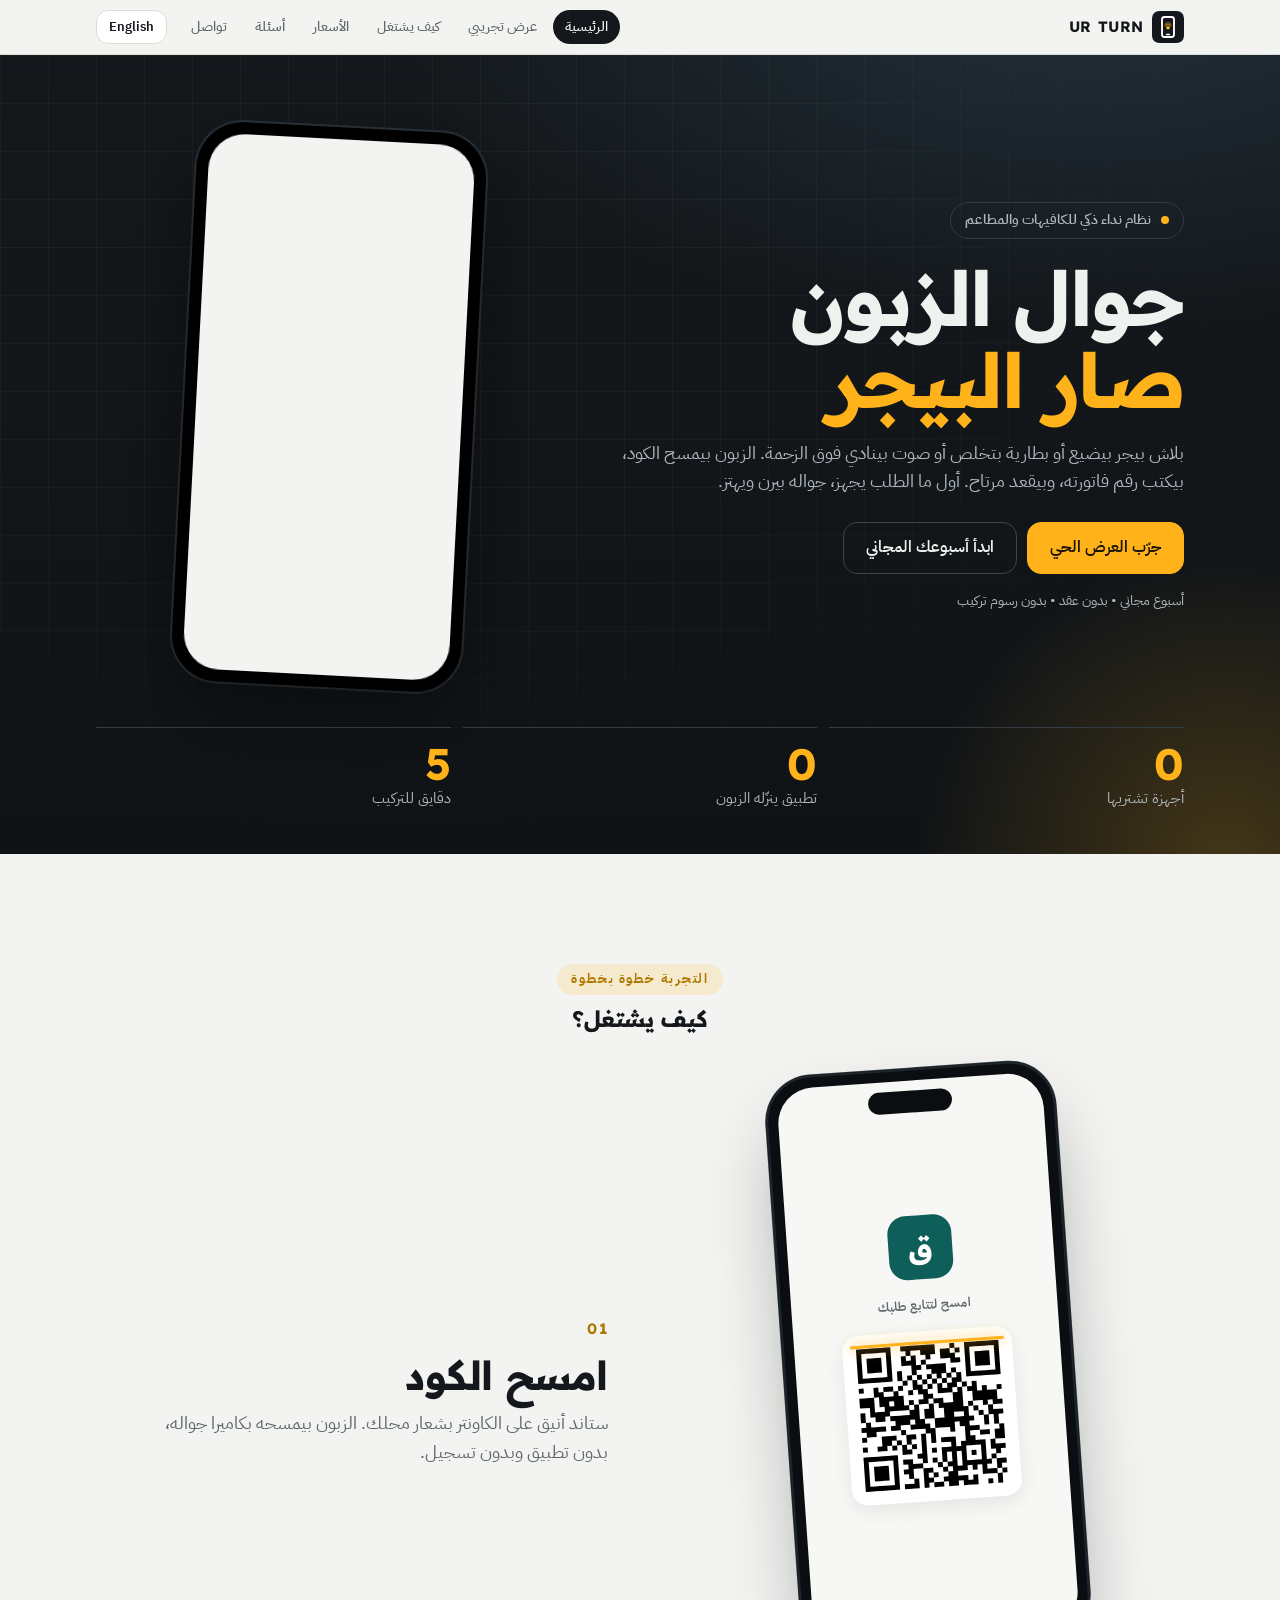
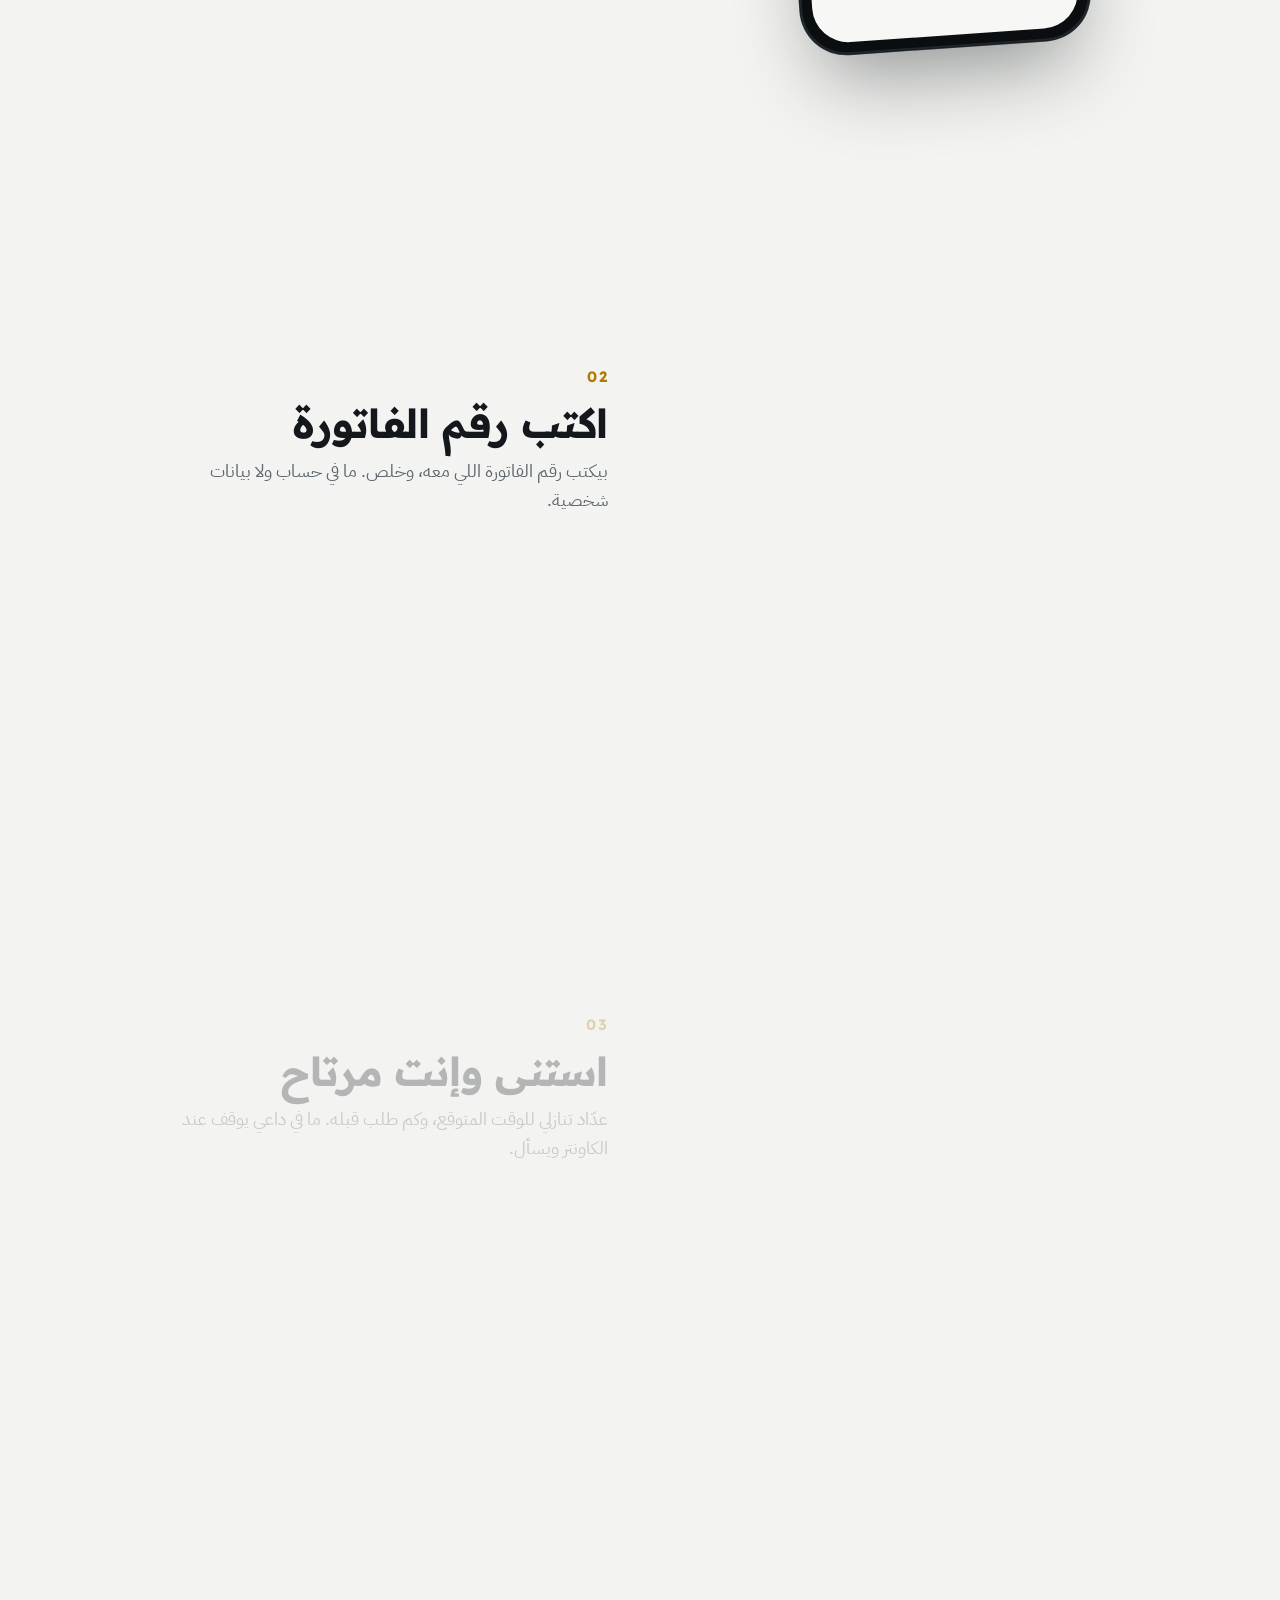
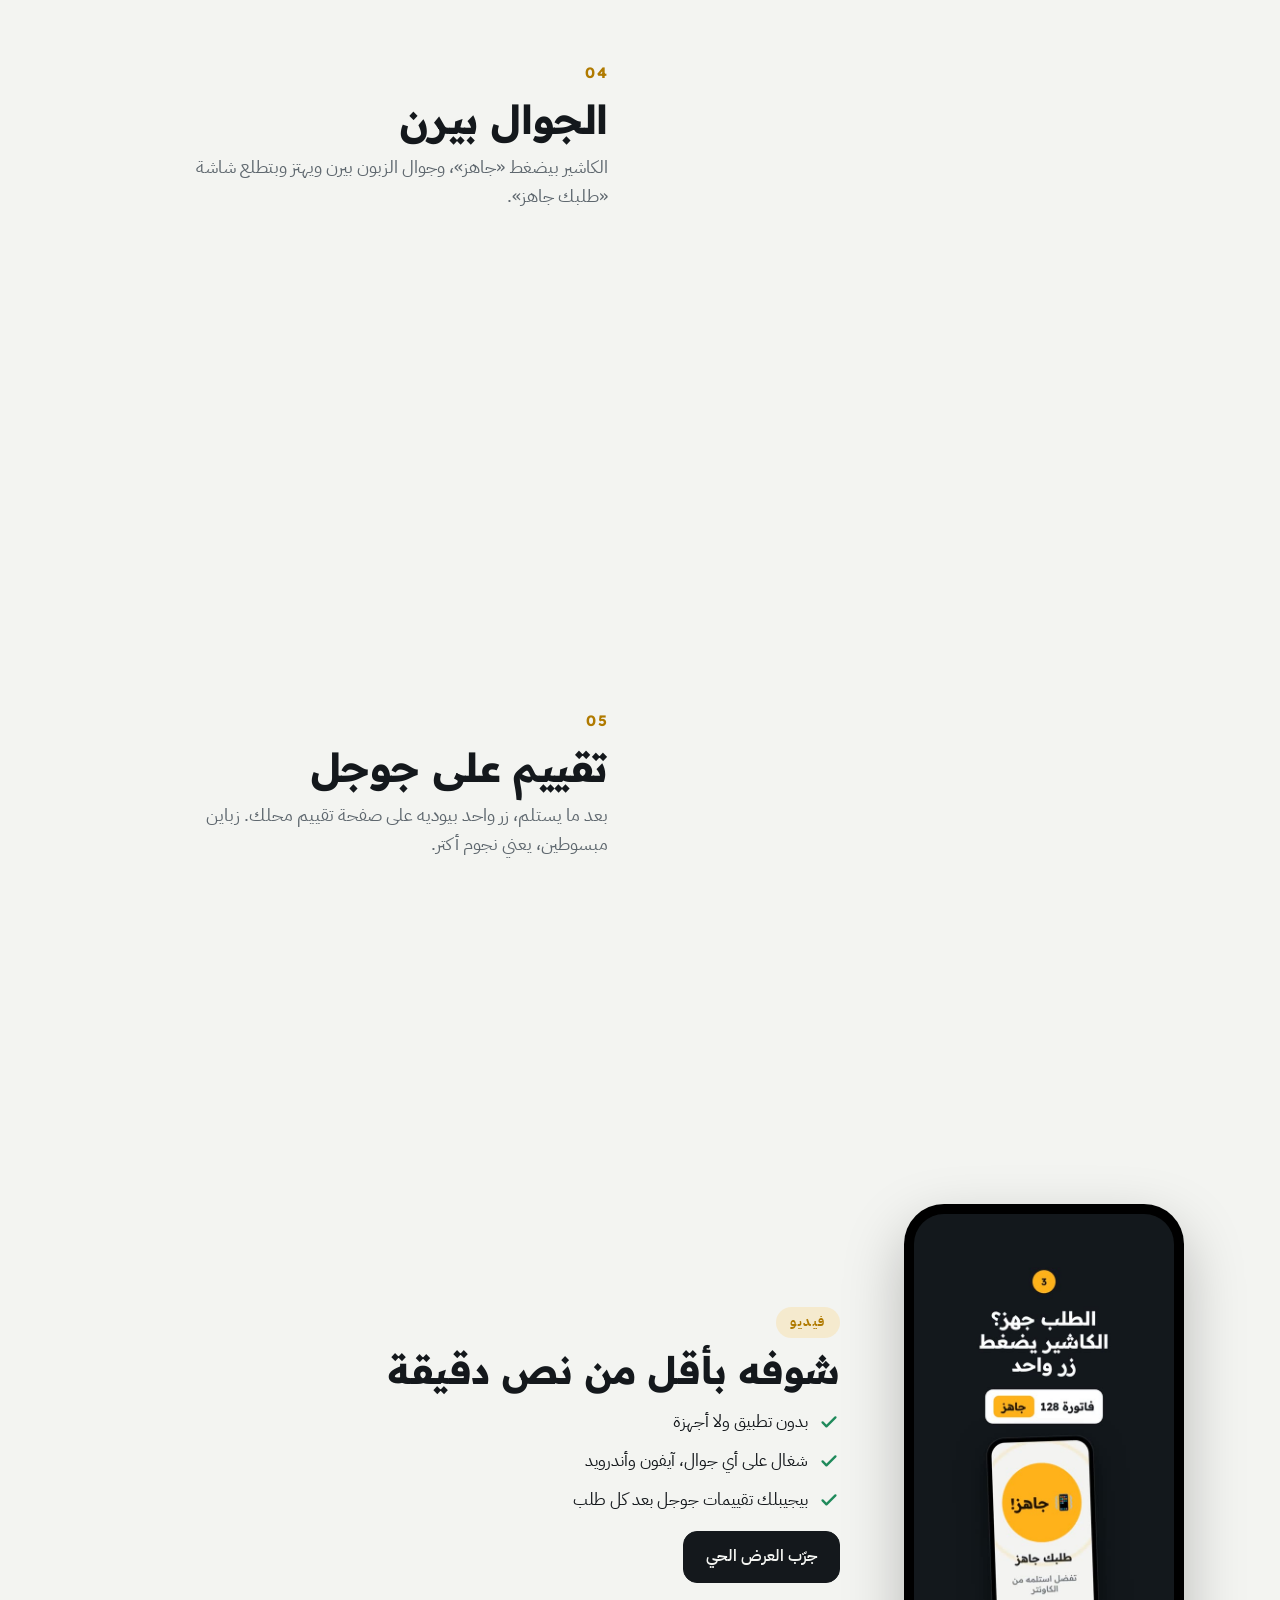
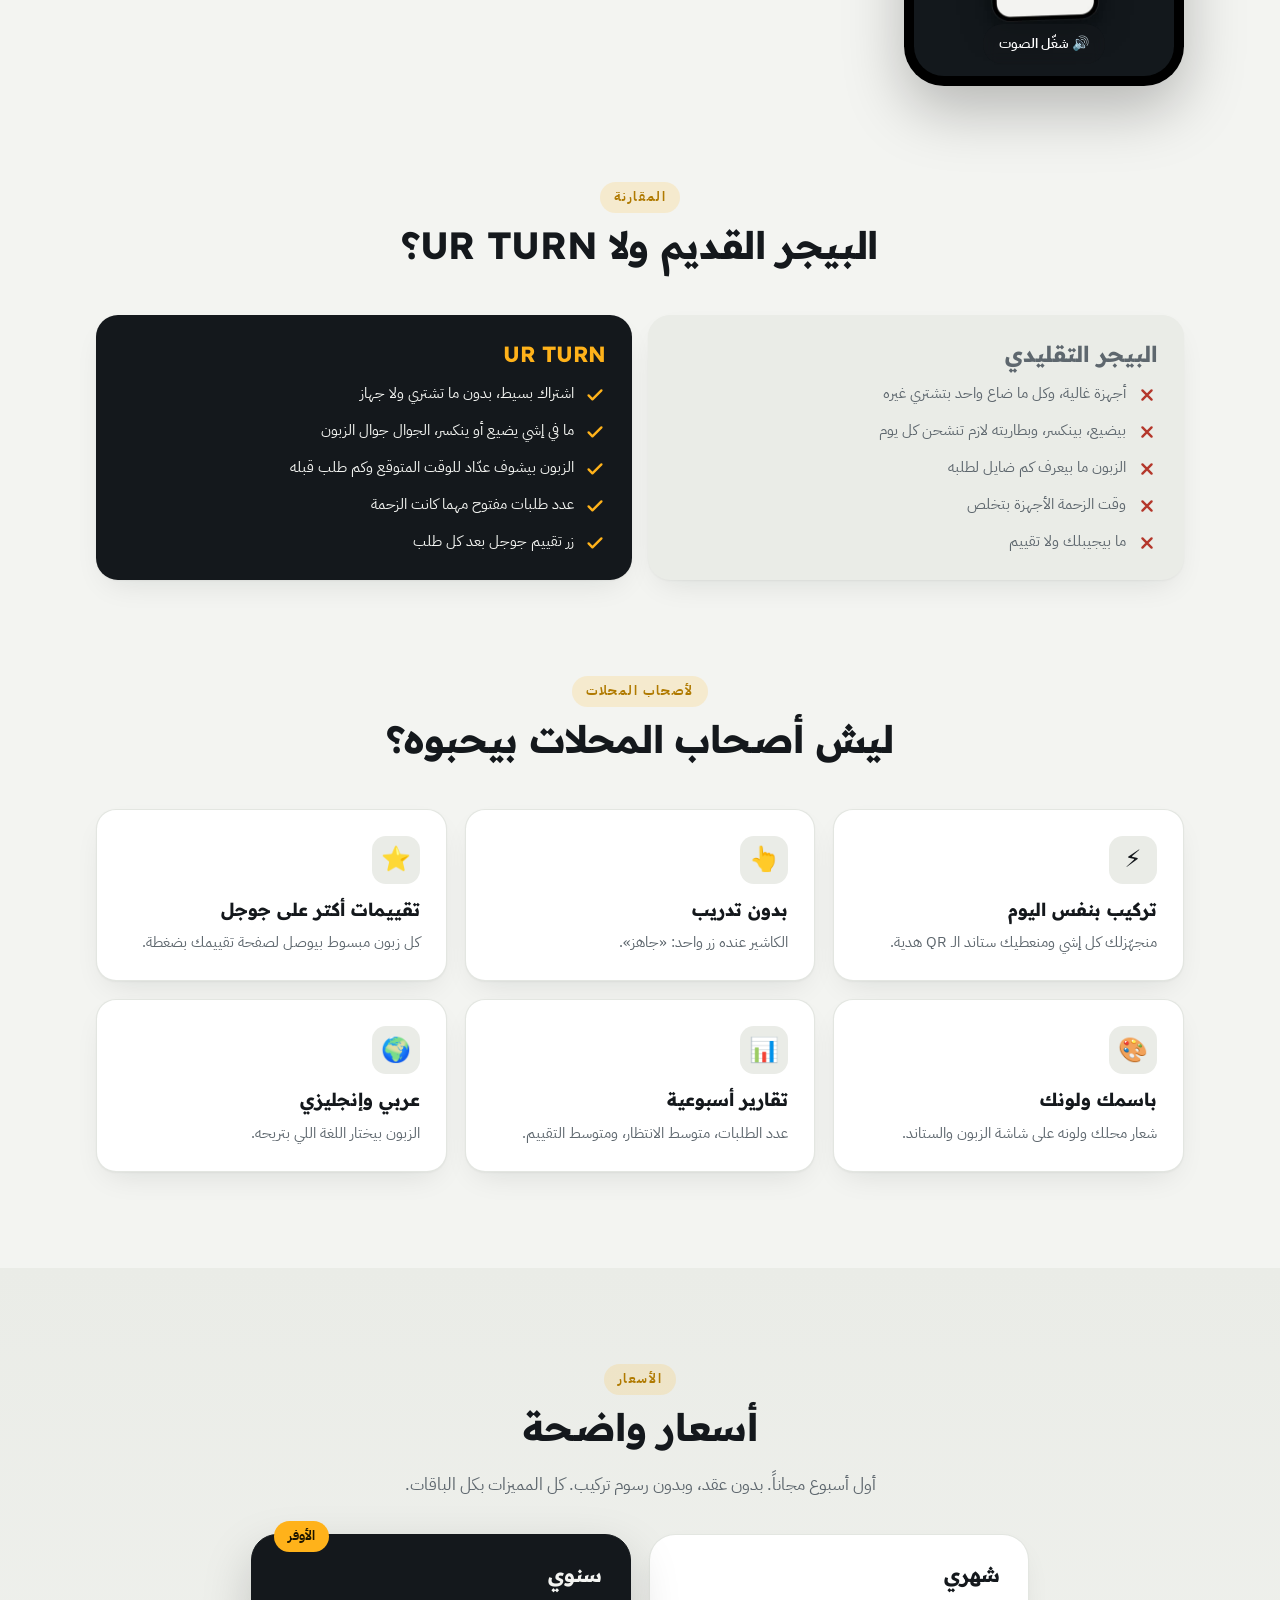
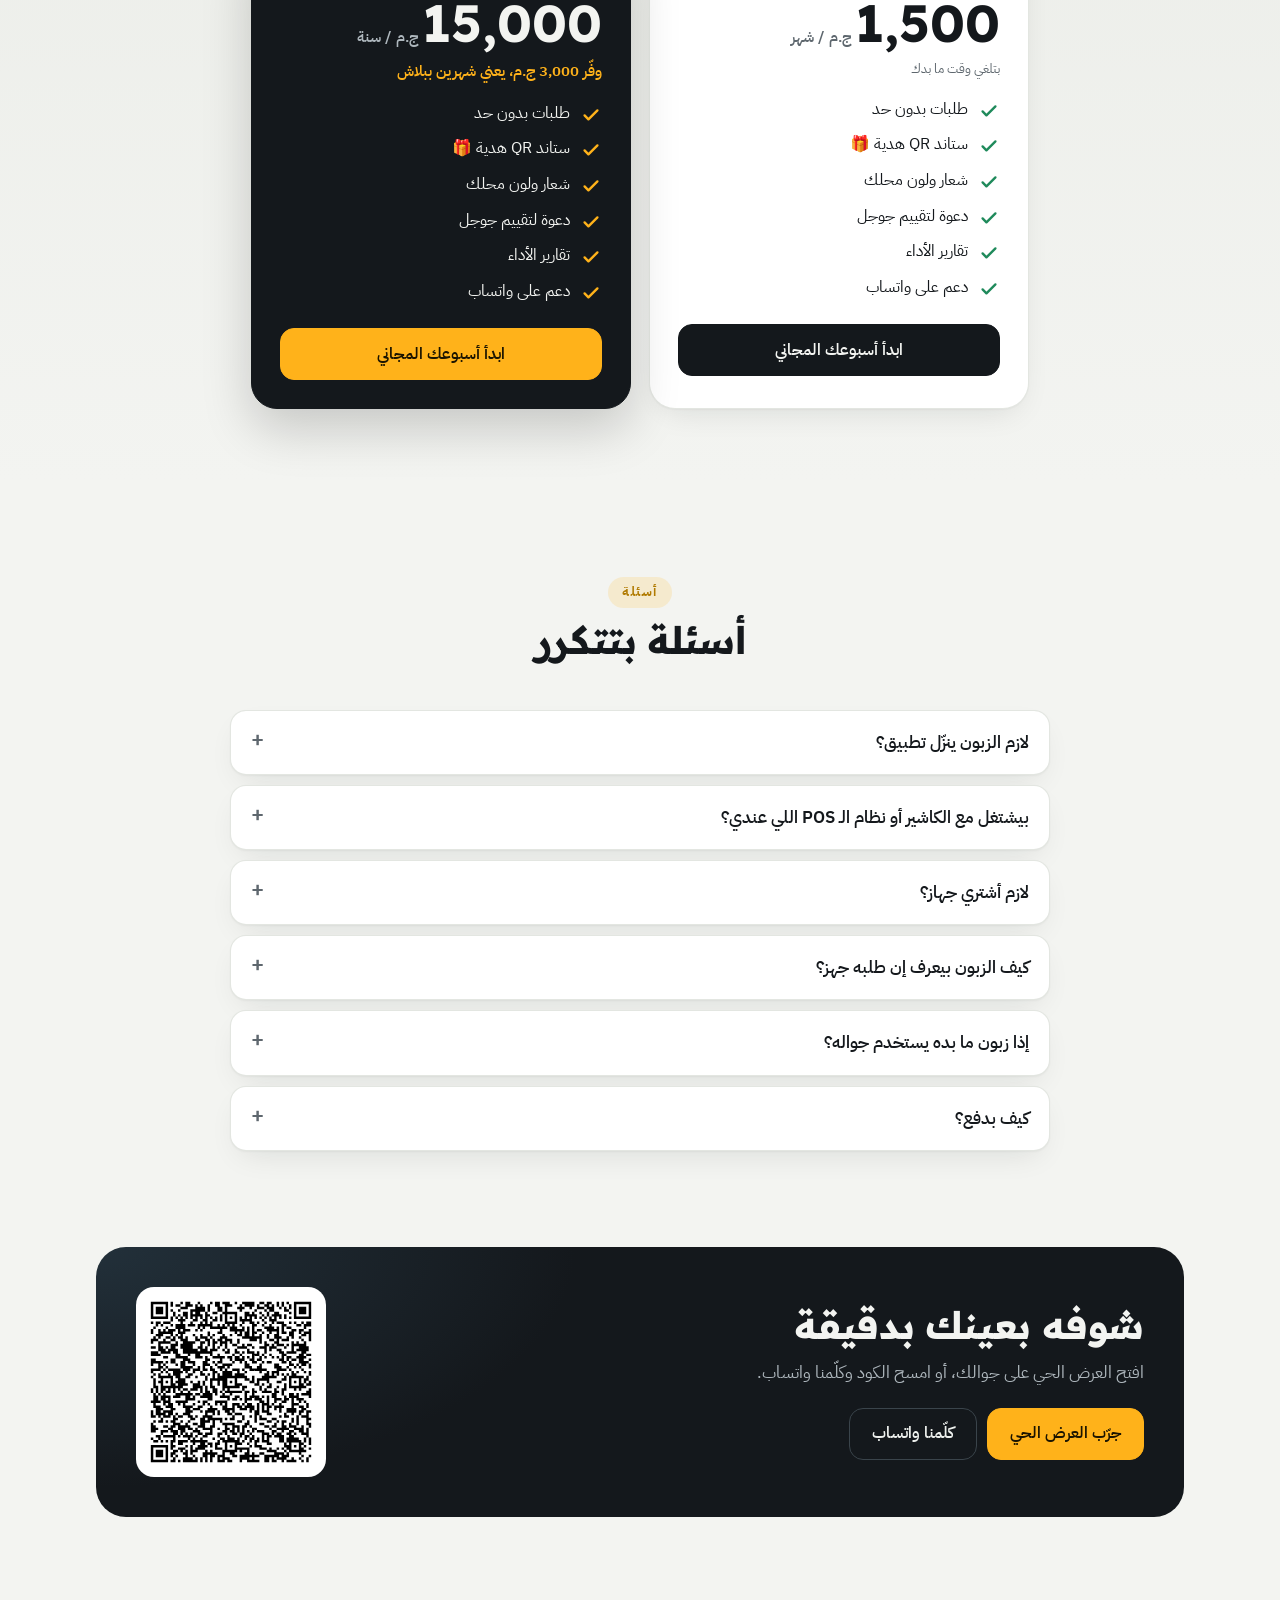
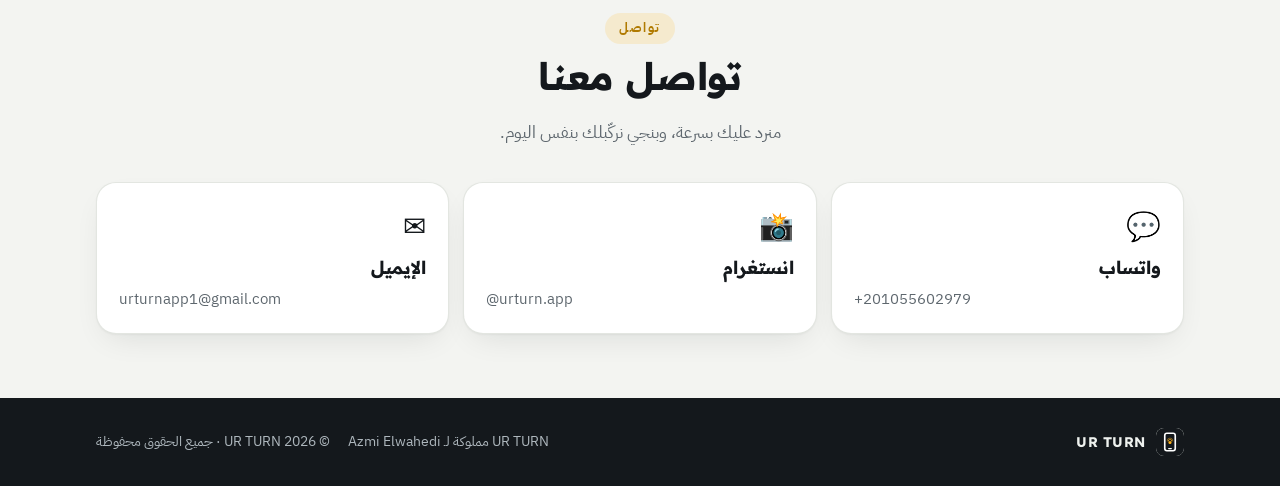
==== commit 6b17e966: "Live: prep-time choices 30/40/60 min Co-Authored-By: Claude Opus 5.5 <noreply@anthropic.com> Claude-" ====
--- a/index.html
+++ b/index.html
@@ -13,7 +13,7 @@
 <link rel="preconnect" href="https://fonts.googleapis.com">
 <link rel="preconnect" href="https://fonts.gstatic.com" crossorigin>
 <link rel="stylesheet" href="https://fonts.googleapis.com/css2?family=Readex+Pro:wght@400;500;600;700&family=IBM+Plex+Sans+Arabic:wght@400;500;600&display=swap">
-<link rel="stylesheet" href="style.css?v=202610301550">
+<link rel="stylesheet" href="style.css?v=202610301953">
 </head>
 <body>
 <div id="intro" hidden><div class="in-wrap"><img src="icon-512.png" alt="" width="112" height="112"><b>UR TURN</b><span id="intro-t"></span><i></i></div></div>
@@ -32,13 +32,13 @@
 </header>
 <main id="app"></main>
 <div class="toast" id="toast" hidden></div>
-<script src="qrcode.js?v=202610301550"></script>
-<!-- app.js?v=202610301550 (lets pages from the old one-file version notice updates) -->
-<script src="core.js?v=202610301550"></script>
+<script src="qrcode.js?v=202610301953"></script>
+<!-- app.js?v=202610301953 (lets pages from the old one-file version notice updates) -->
+<script src="core.js?v=202610301953"></script>
 <script>
 // Load only the part this page needs (customer / cashier / admin / home), then start.
 (function(){var p=new URLSearchParams(location.search),s=p.get("s")||"",v=p.get("v")||(s?"customer":"home"),
-sa=window.matchMedia("(display-mode: standalone)").matches||navigator.standalone===true,ver="202610301550";
+sa=window.matchMedia("(display-mode: standalone)").matches||navigator.standalone===true,ver="202610301953";
 var parts=v==="admin"?["admin"]:(v==="cashier"||v==="owner")?["cashier"]:((v==="home"&&!sa)||v==="demo")?["customer","cashier","home"]:["customer"];
 var i=0;(function next(){if(i>=parts.length){boot();return;}var sc=document.createElement("script");sc.src=parts[i++]+".js?v="+ver;sc.onload=next;
 sc.onerror=function(){document.getElementById("app").innerHTML='<div class="center-msg"><p>⚠️ تعذّر التحميل، اسحب الصفحة لتحت للتحديث.</p></div>';};document.head.appendChild(sc);})();})();
--- a/style.css
+++ b/style.css
@@ -519,3 +519,7 @@
 .push-note .push-go{margin-top:8px;background:#0A84FF;color:#fff;border:0;border-radius:10px;padding:8px 14px;font-weight:700}
 .cash-inst{display:flex;gap:10px;align-items:center;justify-content:space-between;flex-wrap:wrap;margin-bottom:12px;padding:10px 12px;border-radius:12px;background:#E8F1FF;color:#0B3D91;font-size:14px;font-weight:600}
 .cash-inst[hidden]{display:none}
+/* prep-time row: label on top, all choices on one line */
+.eta-pick>span:first-child{flex-basis:100%}
+.eta-pick{flex-wrap:wrap}
+.eta-pick button{flex:0 0 37px;min-width:0;padding:0}
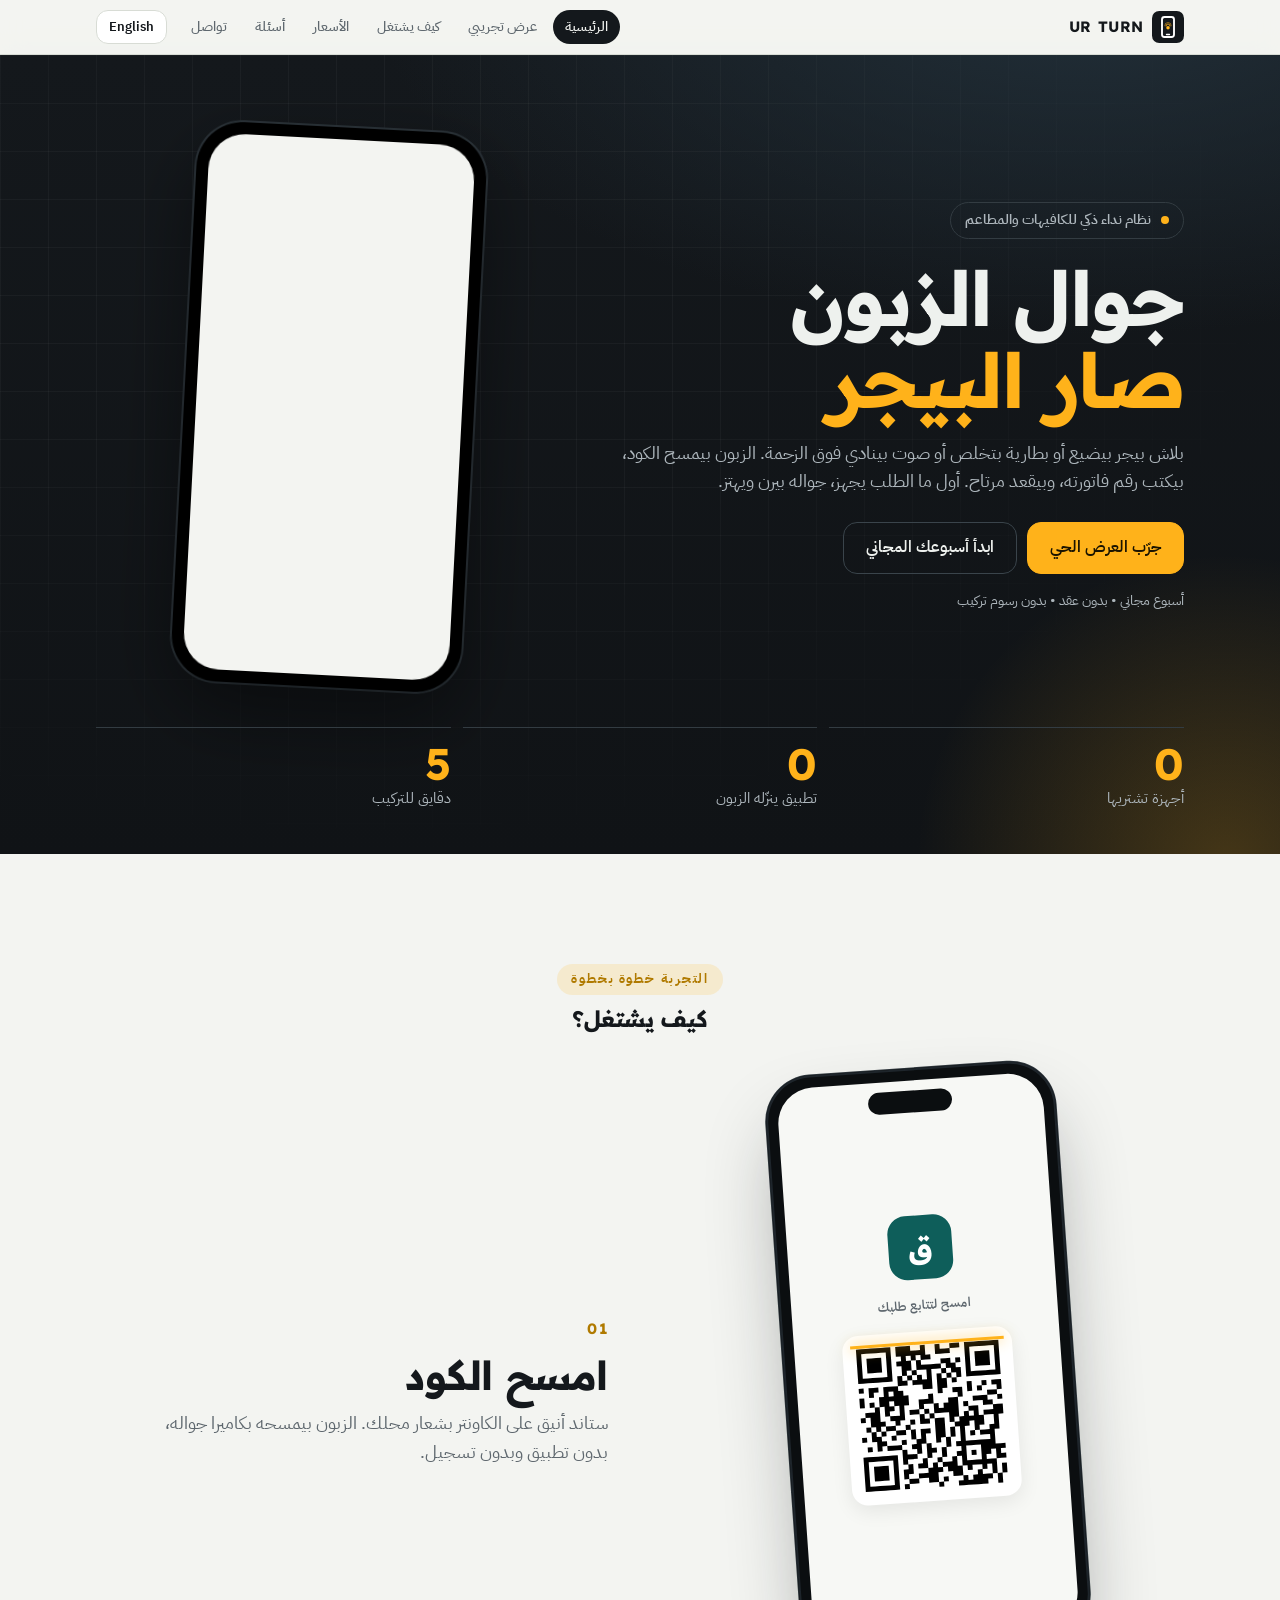
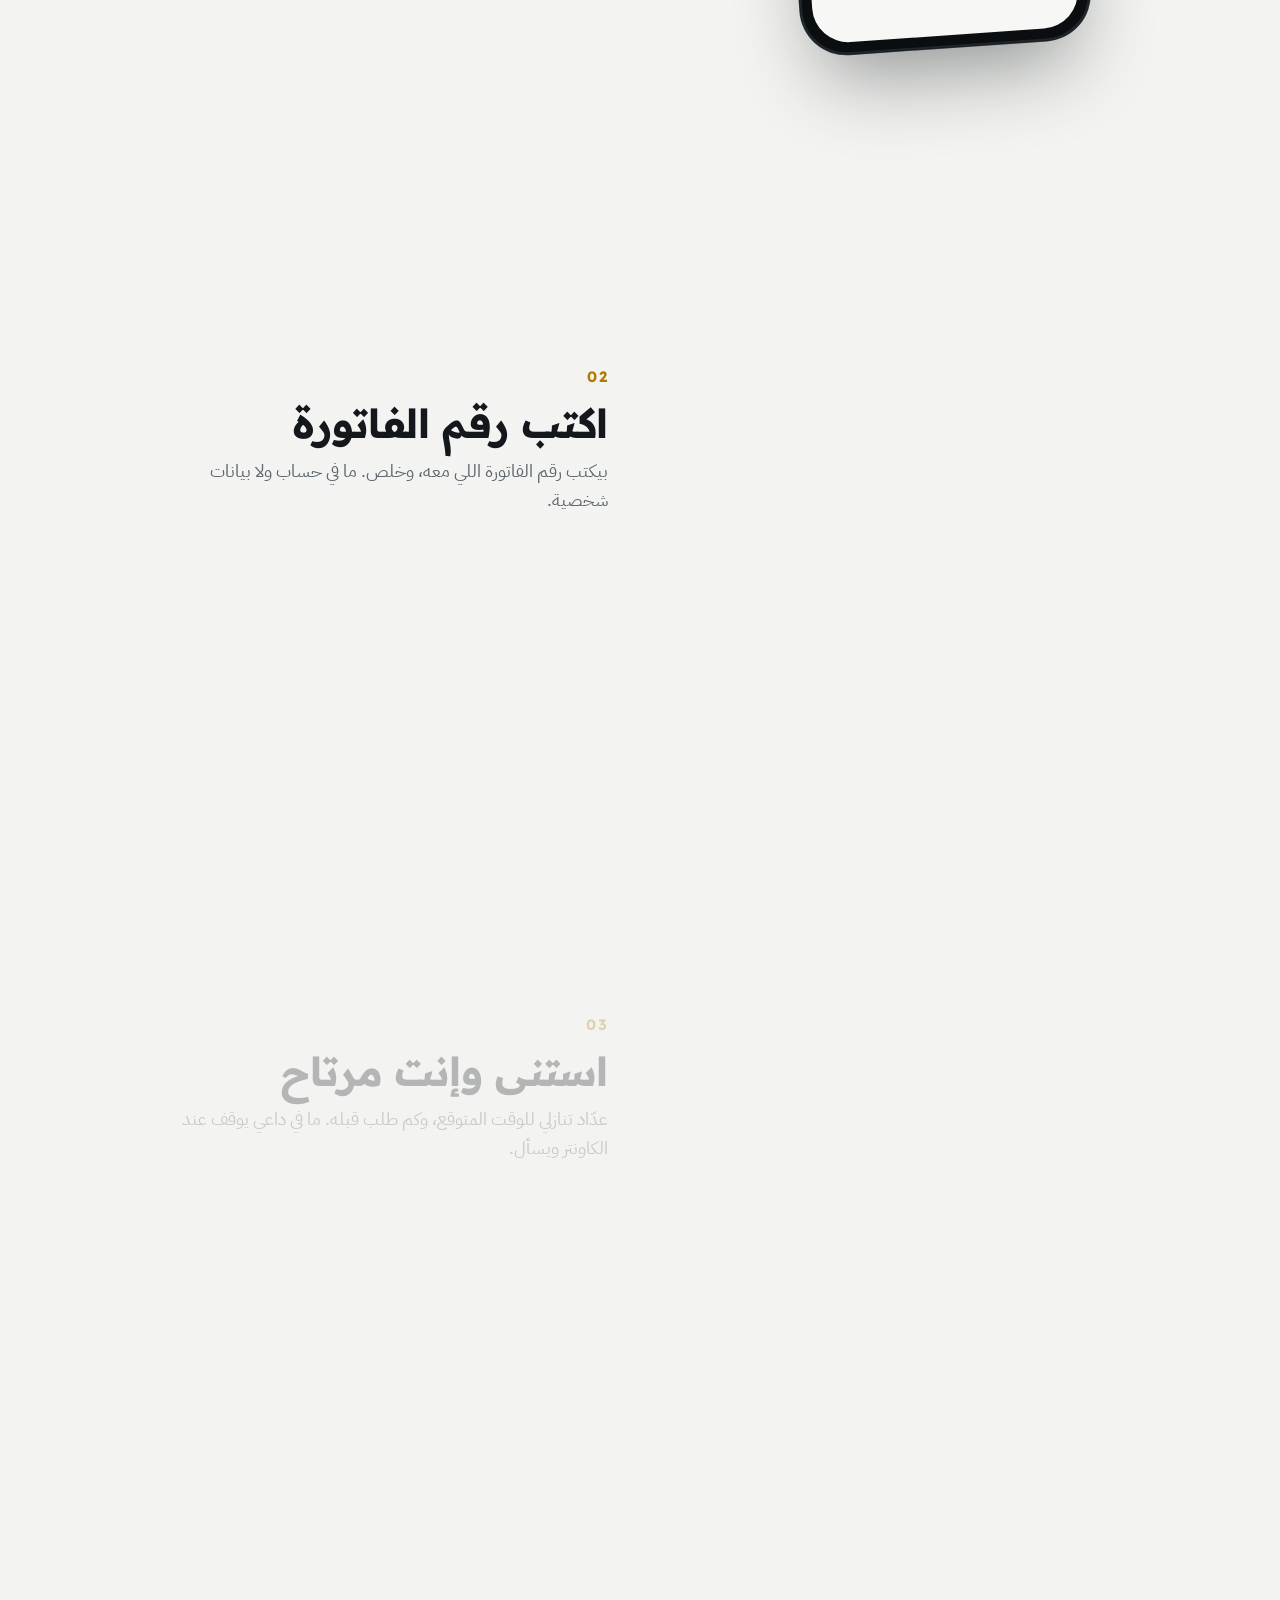
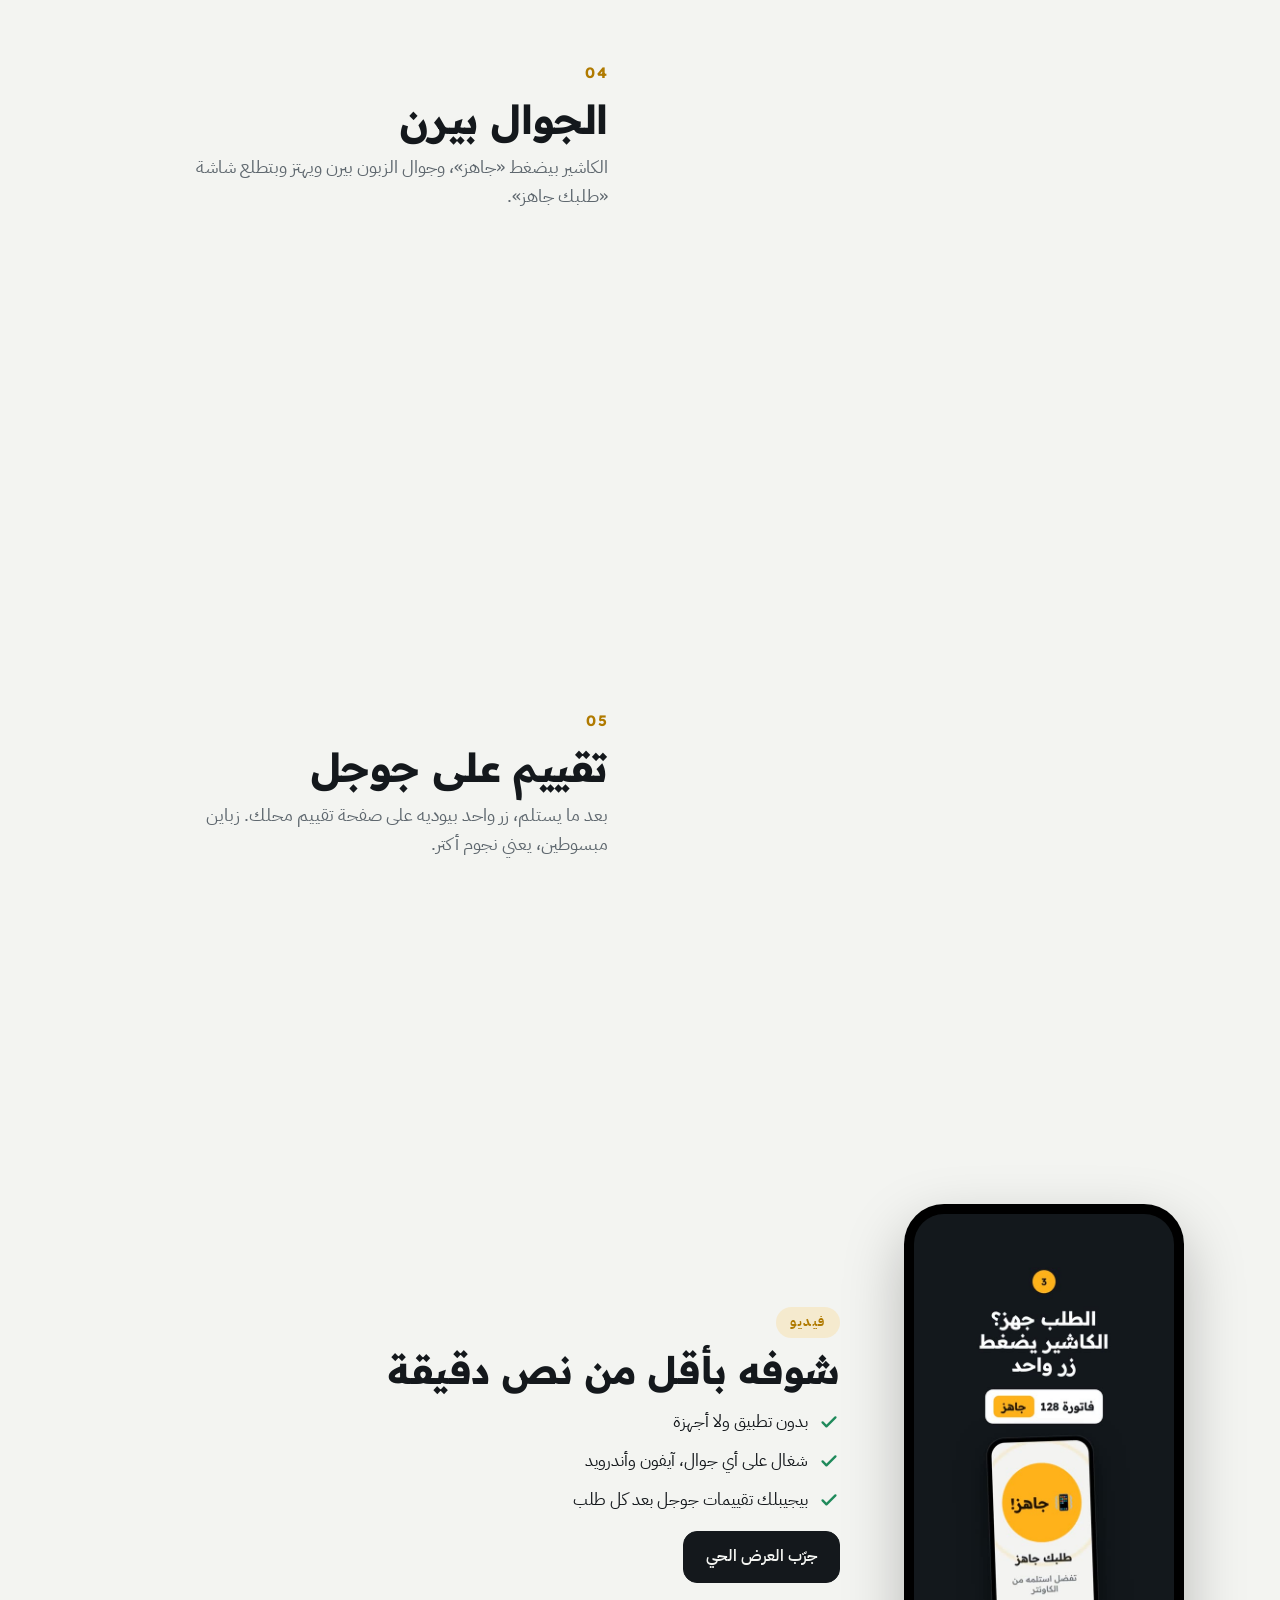
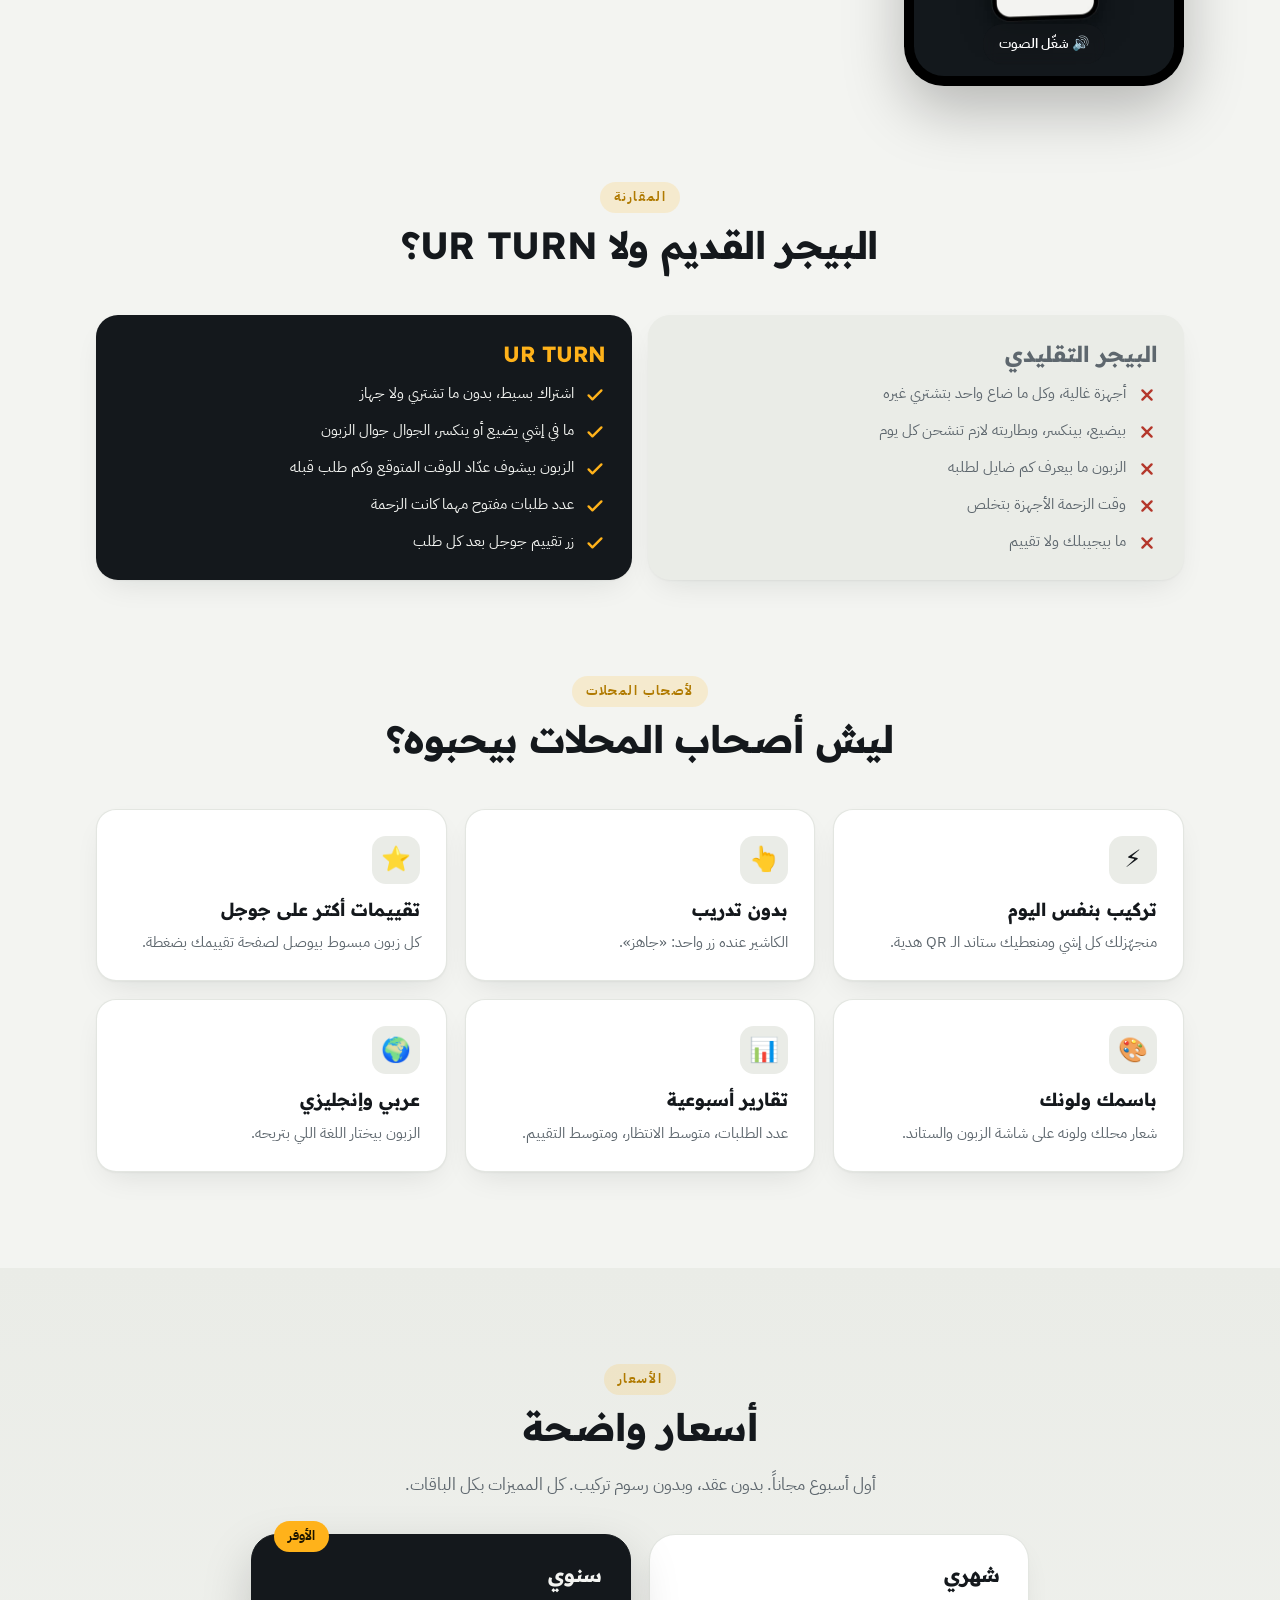
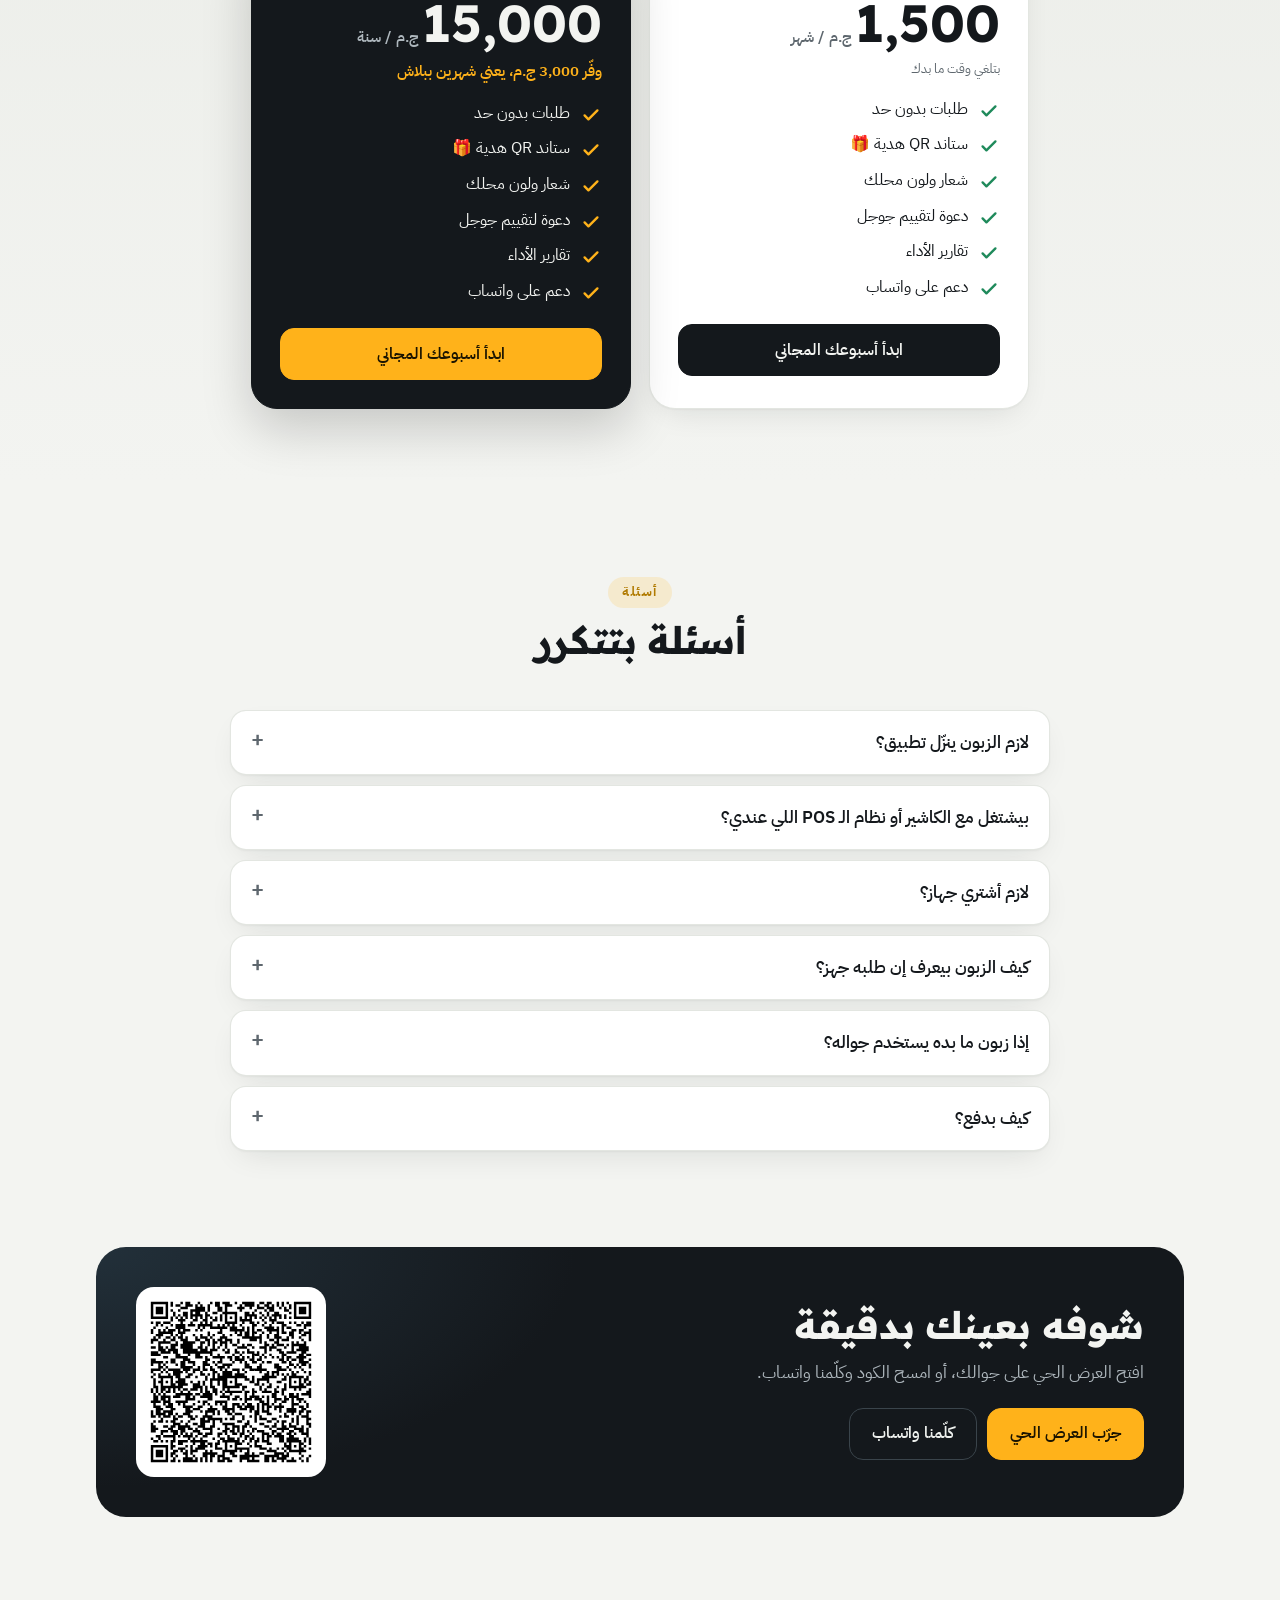
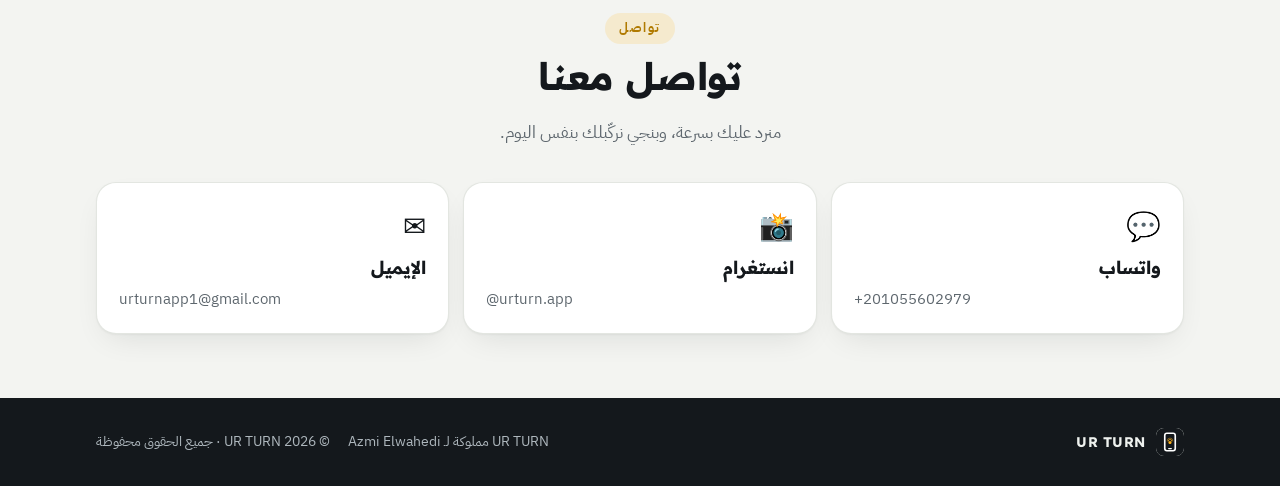
==== commit fcfdc79b: "Fix: catch rejected AudioContext.resume() on iPhone (customer page) + test Co-Authored-By: Claude Op" ====
--- a/index.html
+++ b/index.html
@@ -13,7 +13,7 @@
 <link rel="preconnect" href="https://fonts.googleapis.com">
 <link rel="preconnect" href="https://fonts.gstatic.com" crossorigin>
 <link rel="stylesheet" href="https://fonts.googleapis.com/css2?family=Readex+Pro:wght@400;500;600;700&family=IBM+Plex+Sans+Arabic:wght@400;500;600&display=swap">
-<link rel="stylesheet" href="style.css?v=202610301953">
+<link rel="stylesheet" href="style.css?v=202610302125">
 </head>
 <body>
 <div id="intro" hidden><div class="in-wrap"><img src="icon-512.png" alt="" width="112" height="112"><b>UR TURN</b><span id="intro-t"></span><i></i></div></div>
@@ -32,13 +32,13 @@
 </header>
 <main id="app"></main>
 <div class="toast" id="toast" hidden></div>
-<script src="qrcode.js?v=202610301953"></script>
-<!-- app.js?v=202610301953 (lets pages from the old one-file version notice updates) -->
-<script src="core.js?v=202610301953"></script>
+<script src="qrcode.js?v=202610302125"></script>
+<!-- app.js?v=202610302125 (lets pages from the old one-file version notice updates) -->
+<script src="core.js?v=202610302125"></script>
 <script>
 // Load only the part this page needs (customer / cashier / admin / home), then start.
 (function(){var p=new URLSearchParams(location.search),s=p.get("s")||"",v=p.get("v")||(s?"customer":"home"),
-sa=window.matchMedia("(display-mode: standalone)").matches||navigator.standalone===true,ver="202610301953";
+sa=window.matchMedia("(display-mode: standalone)").matches||navigator.standalone===true,ver="202610302125";
 var parts=v==="admin"?["admin"]:(v==="cashier"||v==="owner")?["cashier"]:((v==="home"&&!sa)||v==="demo")?["customer","cashier","home"]:["customer"];
 var i=0;(function next(){if(i>=parts.length){boot();return;}var sc=document.createElement("script");sc.src=parts[i++]+".js?v="+ver;sc.onload=next;
 sc.onerror=function(){document.getElementById("app").innerHTML='<div class="center-msg"><p>⚠️ تعذّر التحميل، اسحب الصفحة لتحت للتحديث.</p></div>';};document.head.appendChild(sc);})();})();
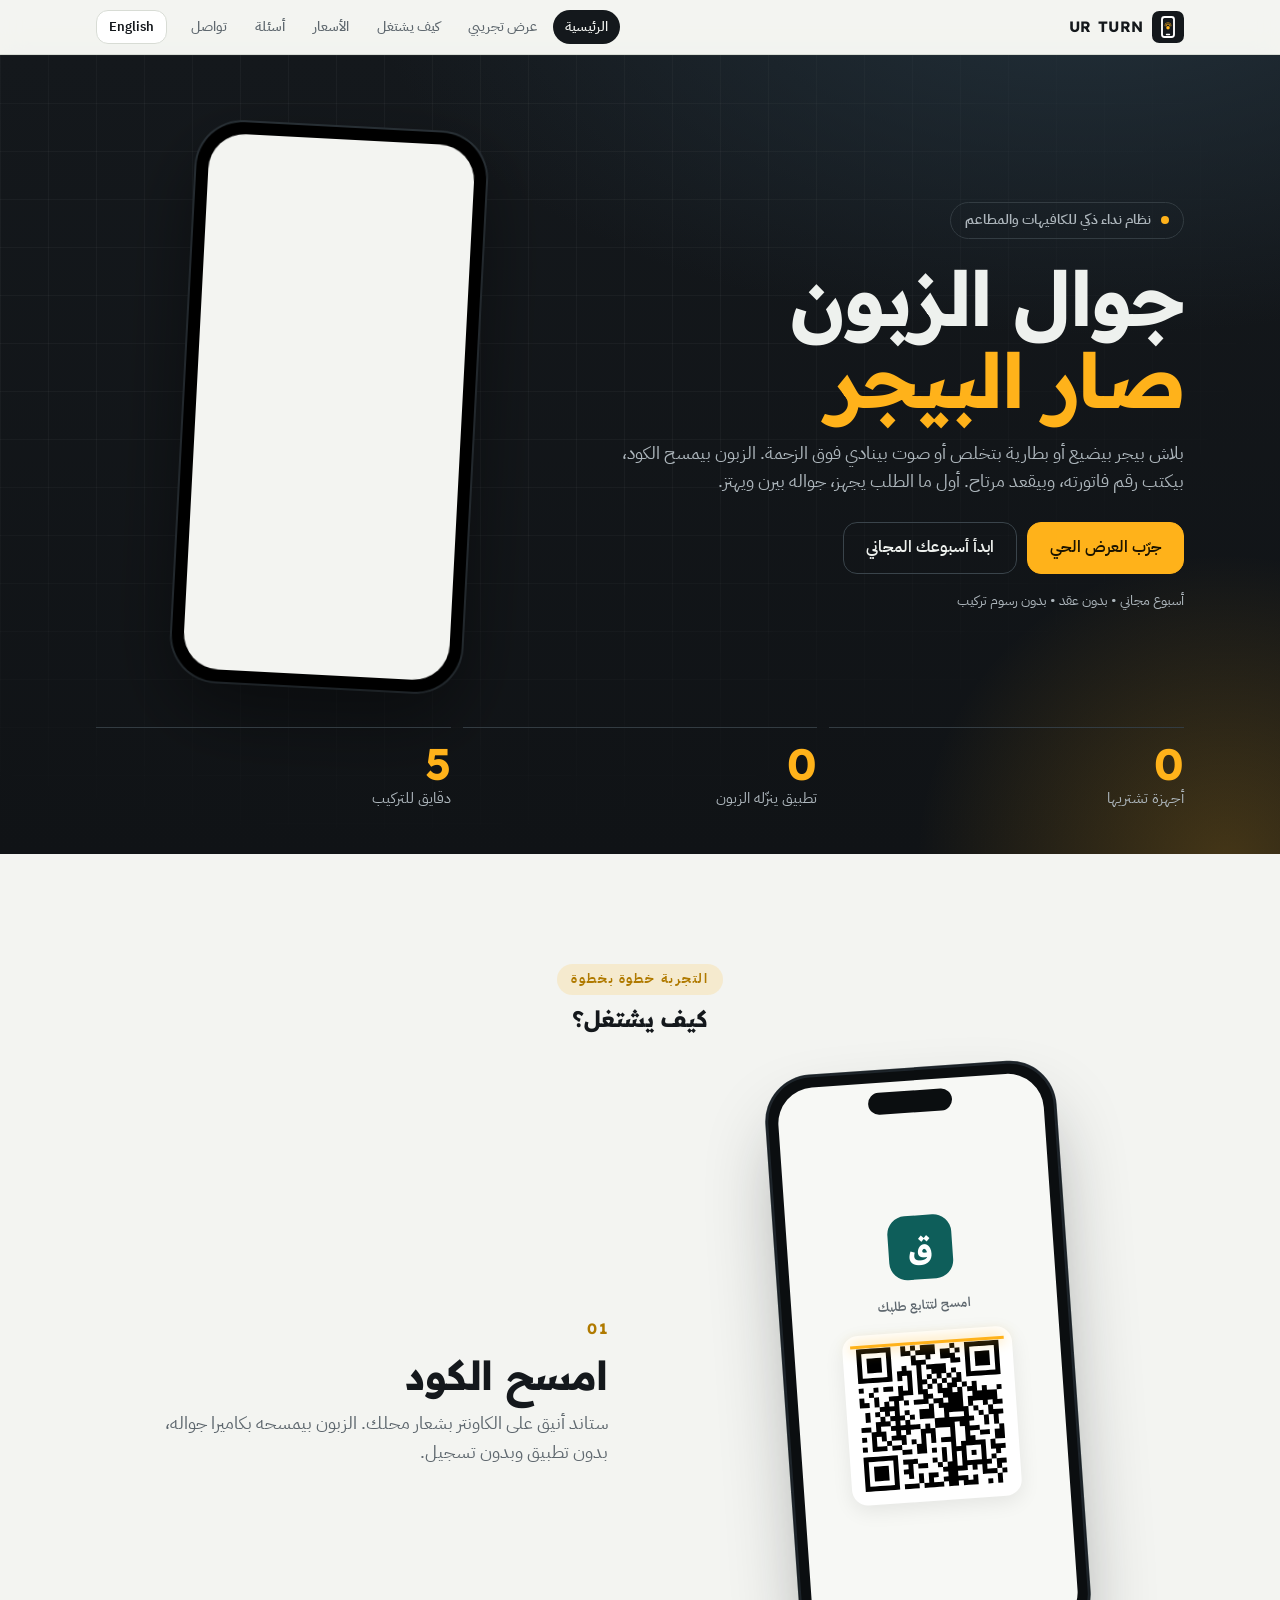
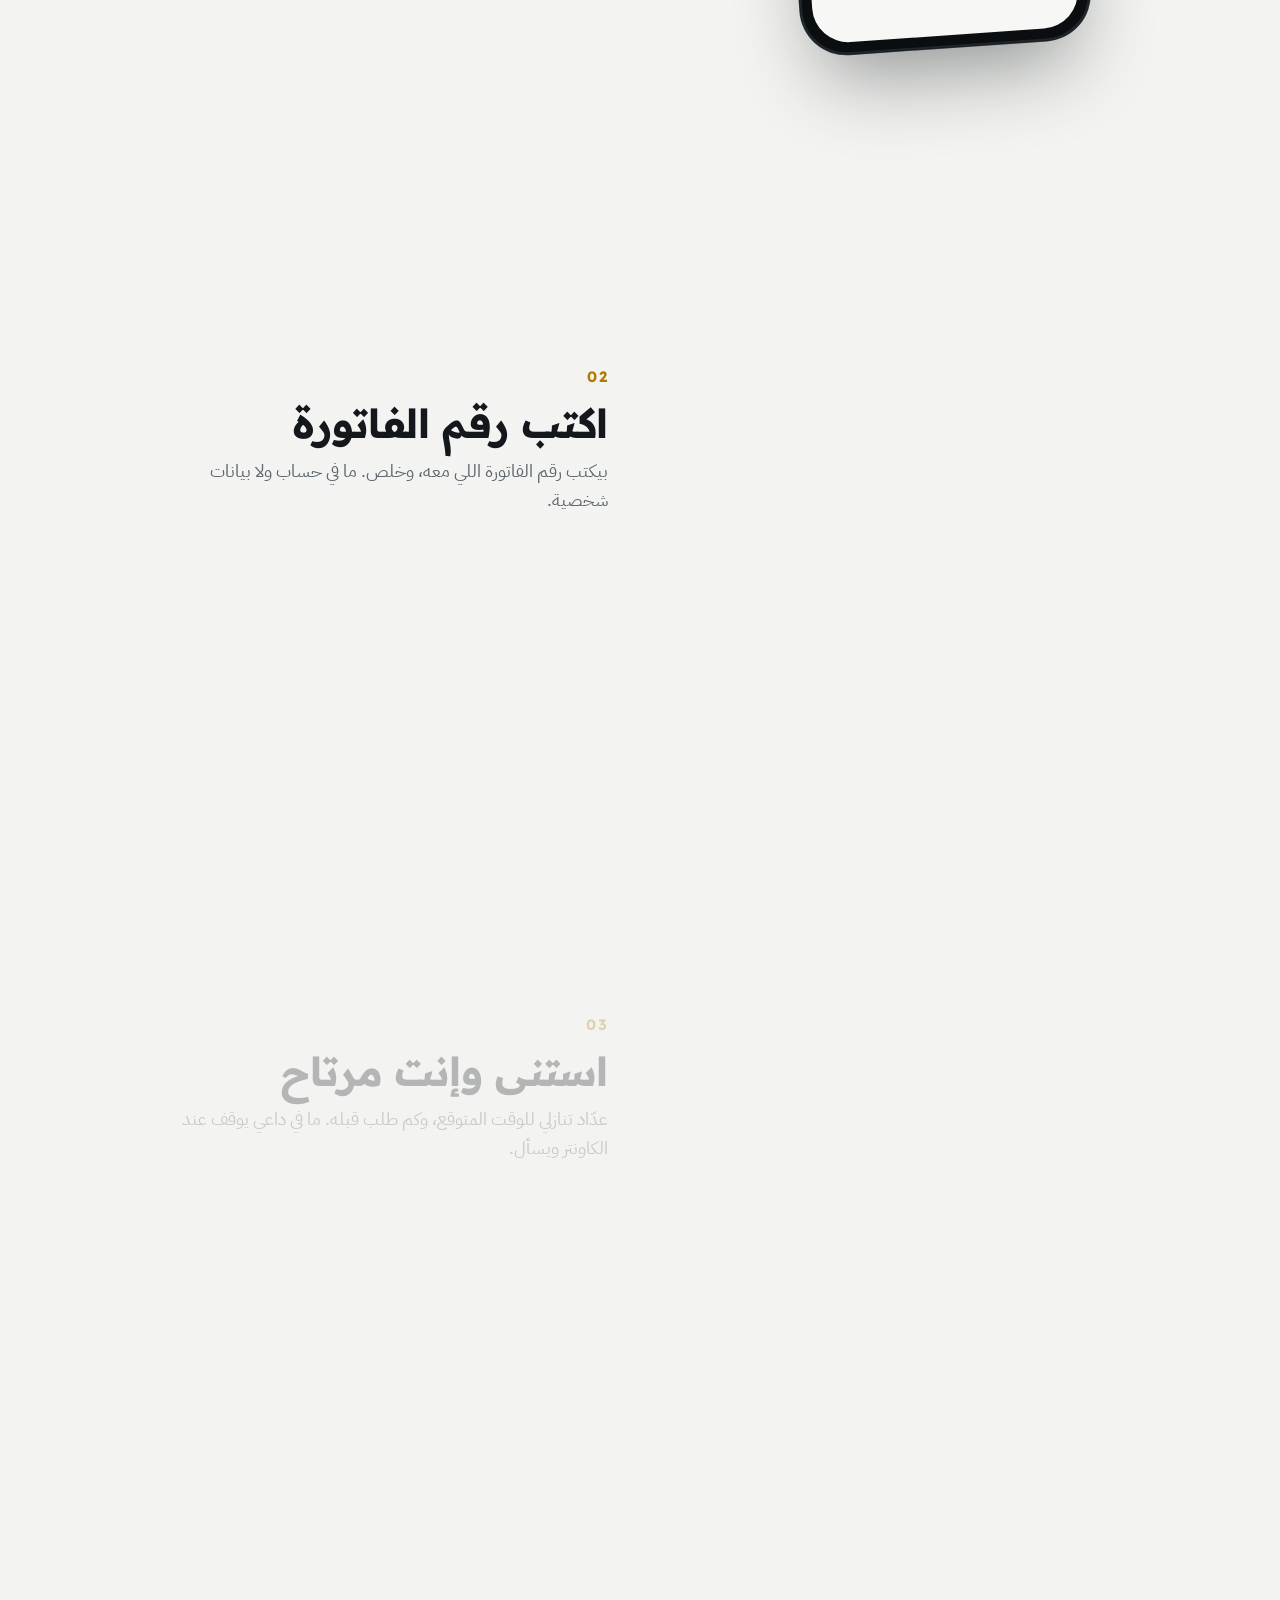
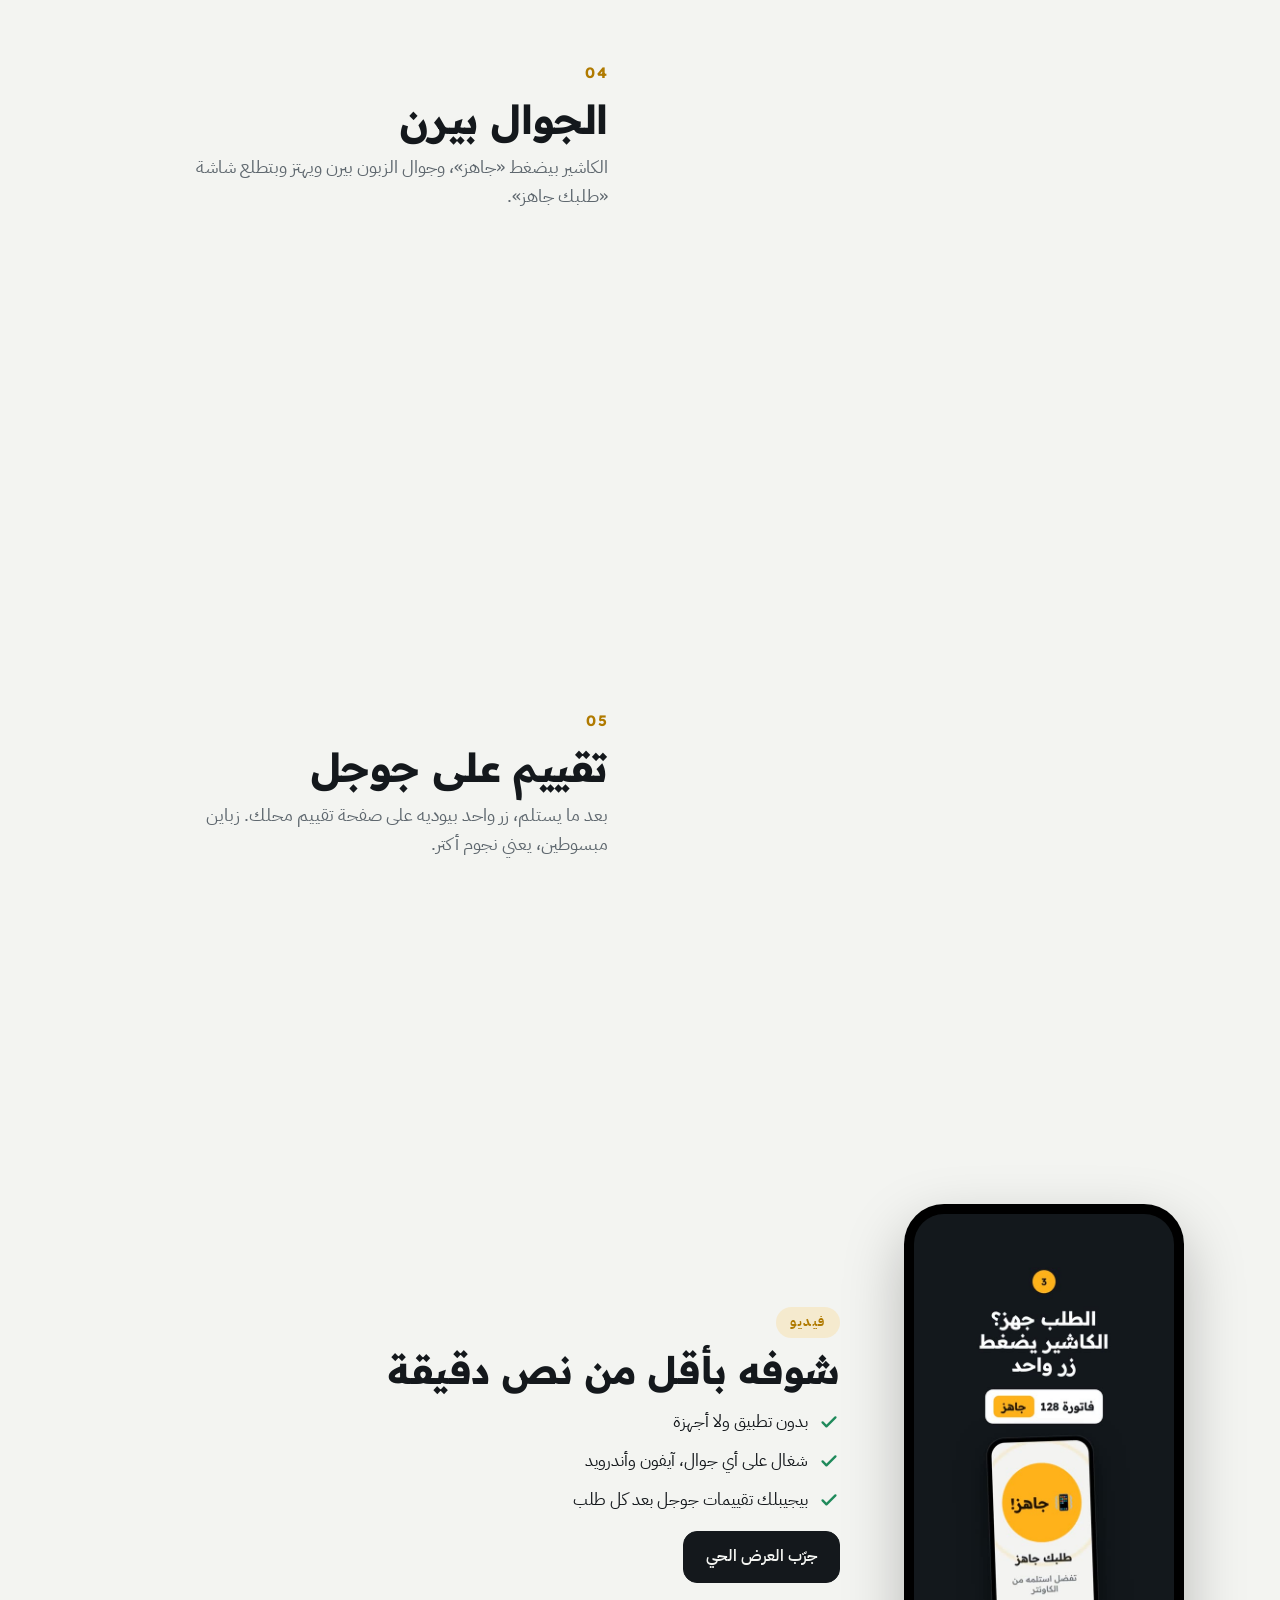
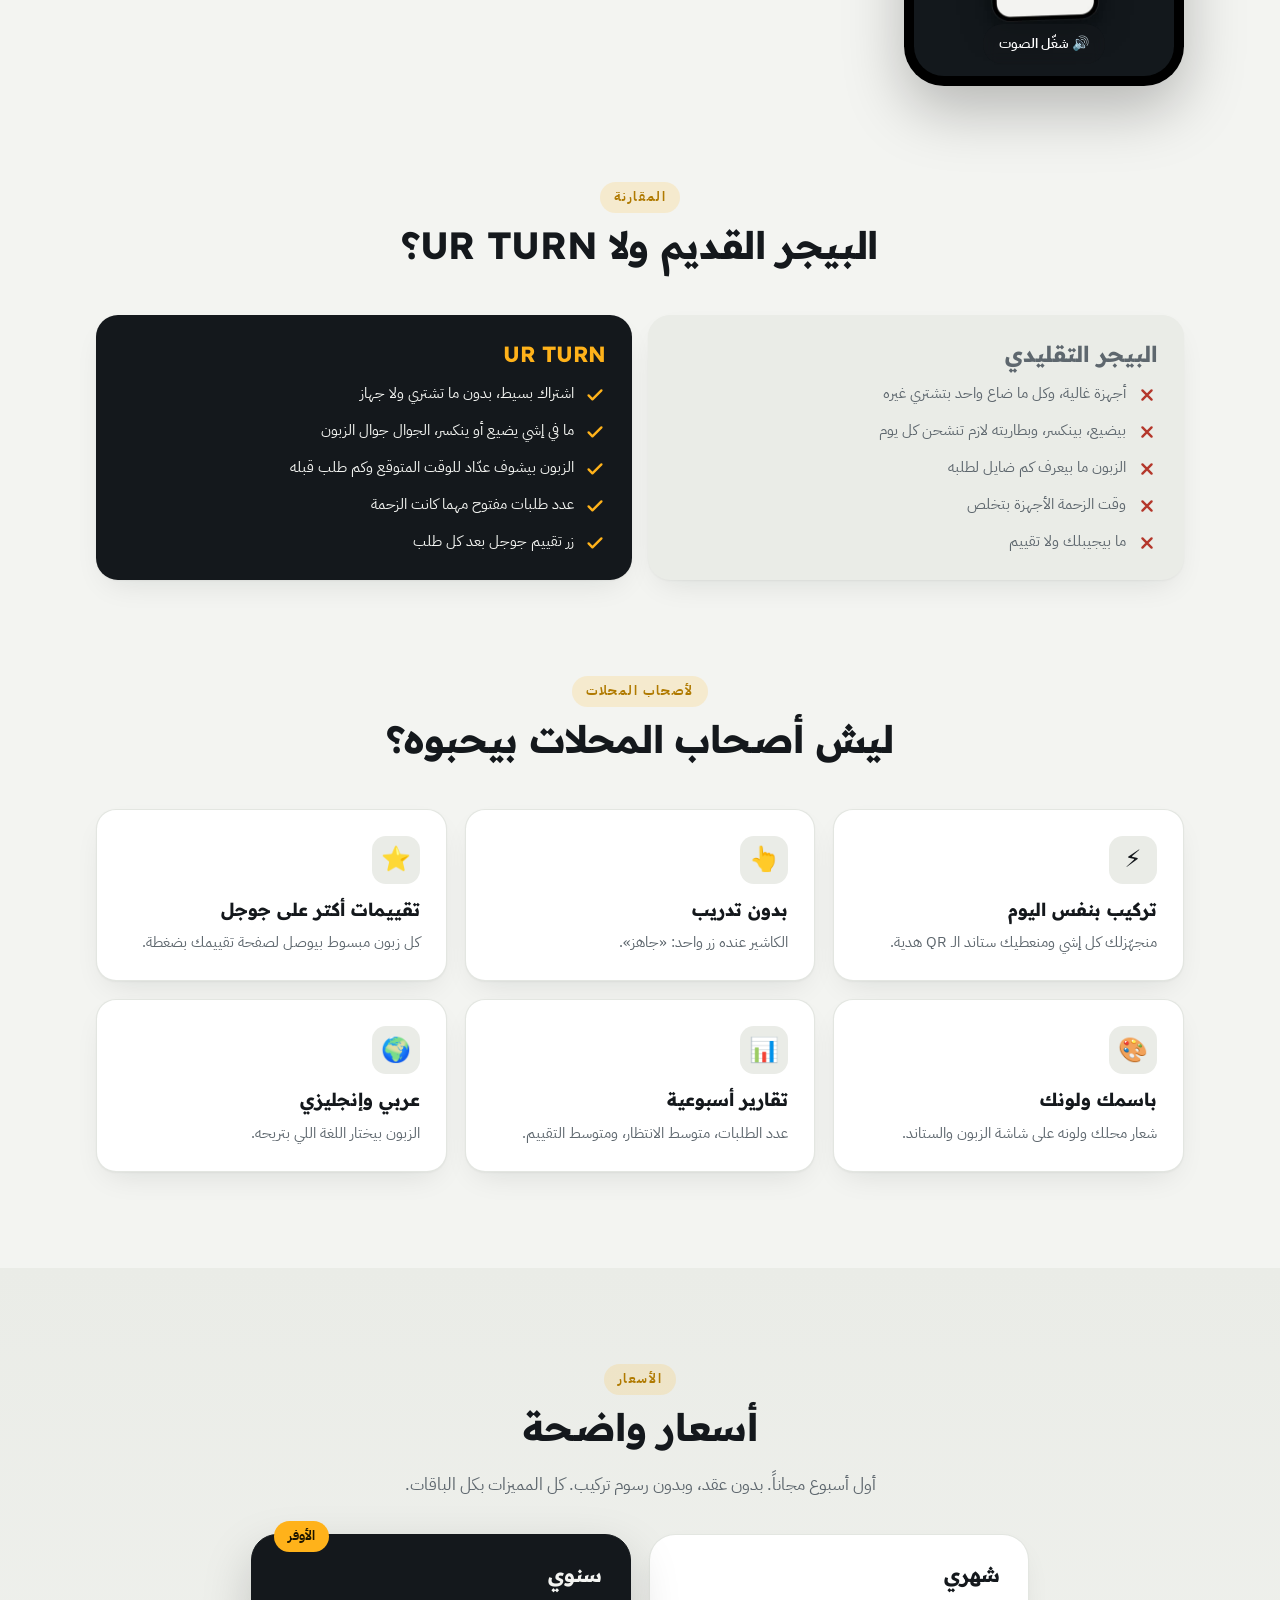
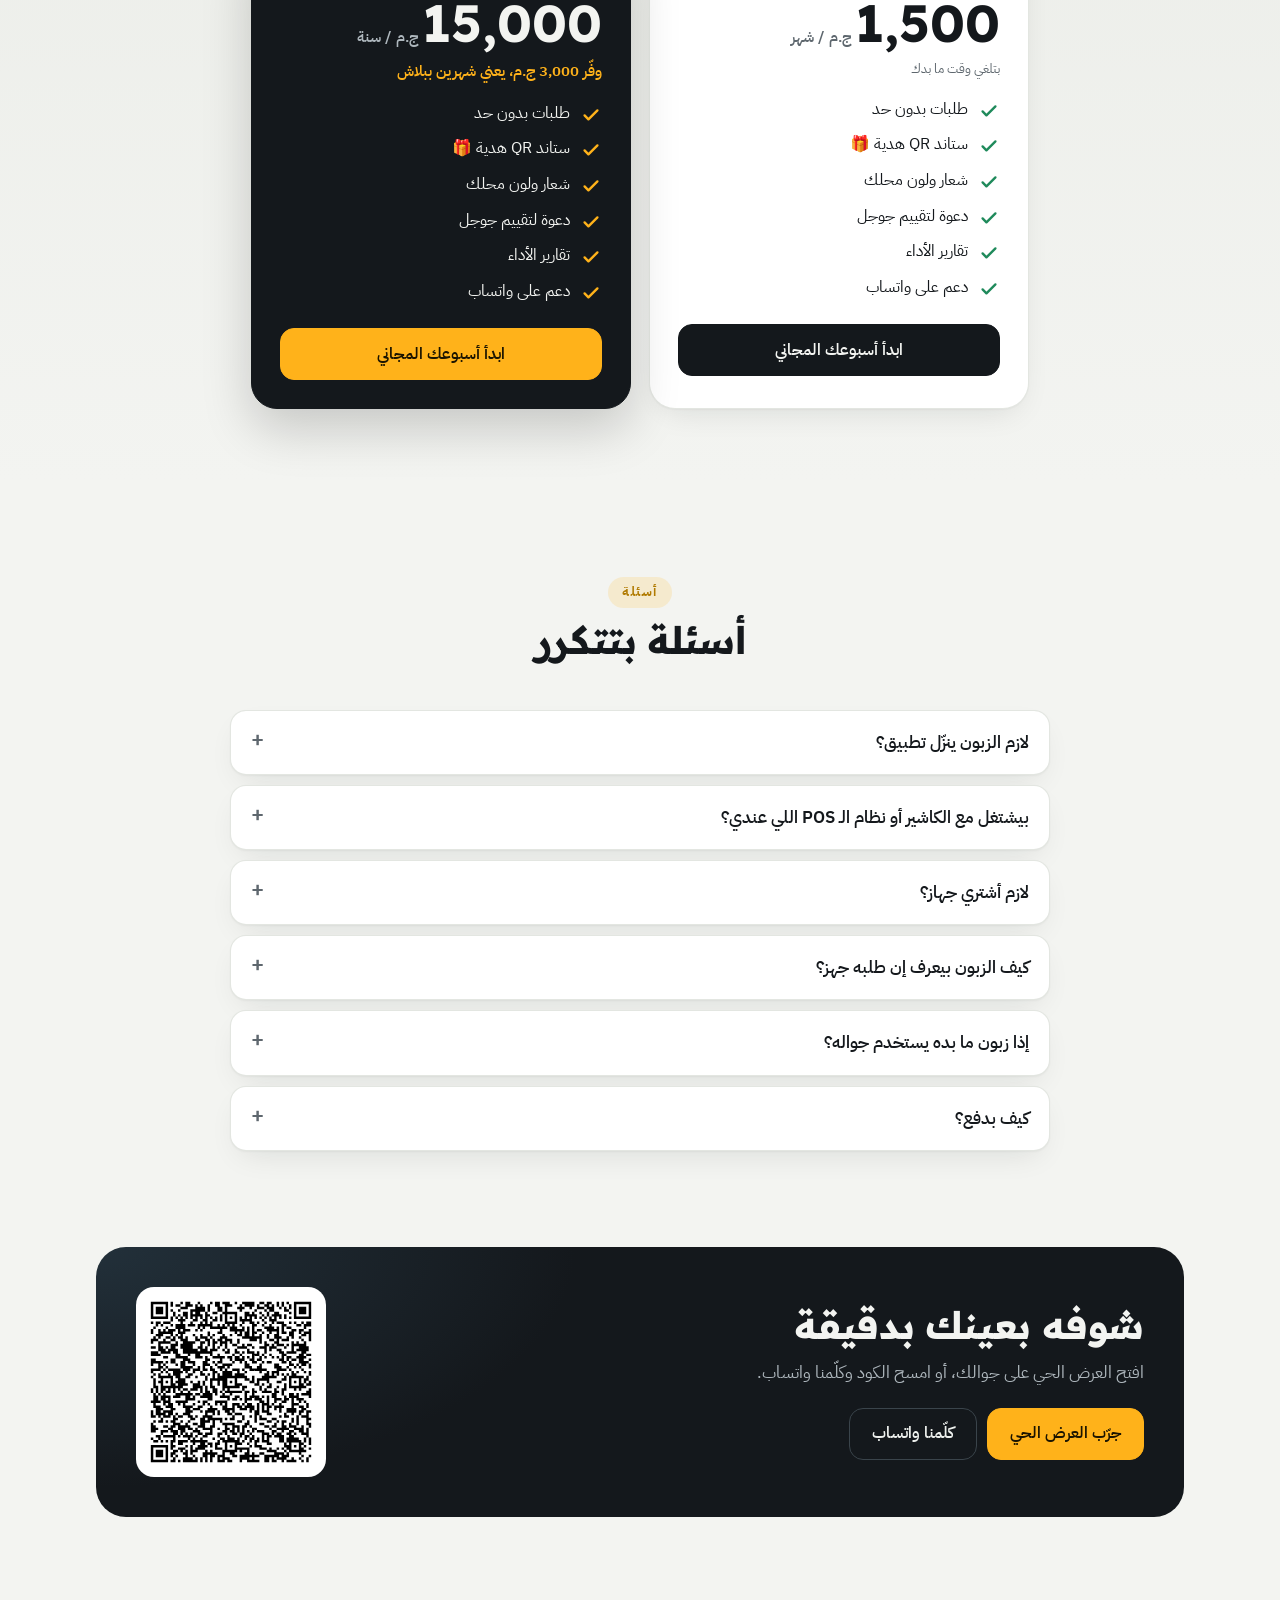
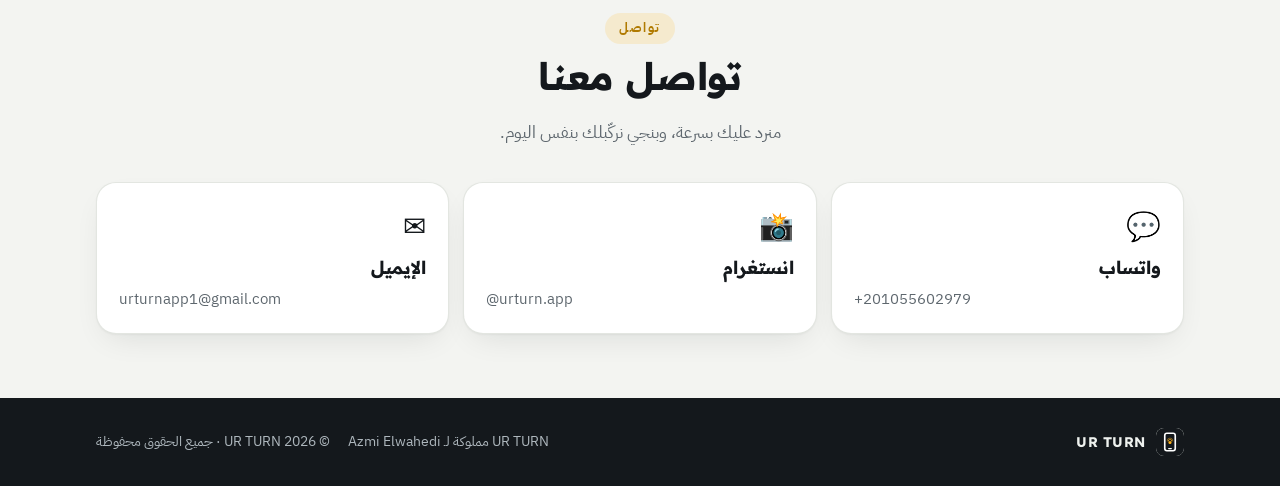
==== commit 11f1ca03: "Promote beta: customer alert step, install step, blocked-alerts help, cashier push bell Co-Authored-" ====
--- a/index.html
+++ b/index.html
@@ -13,7 +13,7 @@
 <link rel="preconnect" href="https://fonts.googleapis.com">
 <link rel="preconnect" href="https://fonts.gstatic.com" crossorigin>
 <link rel="stylesheet" href="https://fonts.googleapis.com/css2?family=Readex+Pro:wght@400;500;600;700&family=IBM+Plex+Sans+Arabic:wght@400;500;600&display=swap">
-<link rel="stylesheet" href="style.css?v=202610302125">
+<link rel="stylesheet" href="style.css?v=202610310401">
 </head>
 <body>
 <div id="intro" hidden><div class="in-wrap"><img src="icon-512.png" alt="" width="112" height="112"><b>UR TURN</b><span id="intro-t"></span><i></i></div></div>
@@ -32,13 +32,13 @@
 </header>
 <main id="app"></main>
 <div class="toast" id="toast" hidden></div>
-<script src="qrcode.js?v=202610302125"></script>
-<!-- app.js?v=202610302125 (lets pages from the old one-file version notice updates) -->
-<script src="core.js?v=202610302125"></script>
+<script src="qrcode.js?v=202610310401"></script>
+<!-- app.js?v=202610310401 (lets pages from the old one-file version notice updates) -->
+<script src="core.js?v=202610310401"></script>
 <script>
 // Load only the part this page needs (customer / cashier / admin / home), then start.
 (function(){var p=new URLSearchParams(location.search),s=p.get("s")||"",v=p.get("v")||(s?"customer":"home"),
-sa=window.matchMedia("(display-mode: standalone)").matches||navigator.standalone===true,ver="202610302125";
+sa=window.matchMedia("(display-mode: standalone)").matches||navigator.standalone===true,ver="202610310401";
 var parts=v==="admin"?["admin"]:(v==="cashier"||v==="owner")?["cashier"]:((v==="home"&&!sa)||v==="demo")?["customer","cashier","home"]:["customer"];
 var i=0;(function next(){if(i>=parts.length){boot();return;}var sc=document.createElement("script");sc.src=parts[i++]+".js?v="+ver;sc.onload=next;
 sc.onerror=function(){document.getElementById("app").innerHTML='<div class="center-msg"><p>⚠️ تعذّر التحميل، اسحب الصفحة لتحت للتحديث.</p></div>';};document.head.appendChild(sc);})();})();
--- a/style.css
+++ b/style.css
@@ -523,3 +523,21 @@
 .eta-pick>span:first-child{flex-basis:100%}
 .eta-pick{flex-wrap:wrap}
 .eta-pick button{flex:0 0 37px;min-width:0;padding:0}
+/* full-screen "turn on alerts" step */
+.gate{position:fixed;inset:0;z-index:900;background:rgba(14,17,20,.72);display:grid;place-items:center;padding:16px;animation:gateIn .25s ease both}
+.gate-in{background:var(--surface);color:var(--ink);border-radius:24px;padding:28px 22px 18px;max-width:380px;width:100%;text-align:center;box-shadow:0 24px 60px rgba(0,0,0,.35)}
+.gate-bell{font-size:56px;line-height:1;animation:gateBell 1.2s ease-in-out infinite;transform-origin:50% 10%}
+.gate-in h2{font-size:22px;margin:14px 0 6px;line-height:1.35}
+.gate-in p{margin:0 0 18px;color:var(--muted)}
+.gate-go{width:100%;font-size:18px;padding:16px}
+.gate-skip{display:block;margin:12px auto 0;font-size:14px;color:var(--muted)}
+.gate-steps{list-style:none;margin:10px 0 18px;padding:0;display:grid;gap:10px;text-align:start}
+.gate-steps li{display:flex;gap:10px;align-items:center;background:var(--bg);border-radius:14px;padding:10px 12px;font-size:15px}
+.gate-steps span{flex:0 0 28px;height:28px;border-radius:50%;background:var(--ink);color:var(--bg);display:grid;place-items:center;font-weight:800}
+.gate-arrow{position:fixed;bottom:14px;left:50%;transform:translateX(-50%);color:#fff;font-size:34px;animation:gateArrow 1s ease-in-out infinite}
+@keyframes gateIn{from{opacity:0}to{opacity:1}}
+@keyframes gateBell{0%,100%{transform:rotate(0)}20%{transform:rotate(14deg)}40%{transform:rotate(-12deg)}60%{transform:rotate(8deg)}80%{transform:rotate(-4deg)}}
+@keyframes gateArrow{0%,100%{transform:translate(-50%,0)}50%{transform:translate(-50%,8px)}}
+/* cashier: alerts on/off next to the order number */
+.pbell{display:block;font-size:20px;line-height:1;margin-top:4px}
+.pbell.off{opacity:.9}
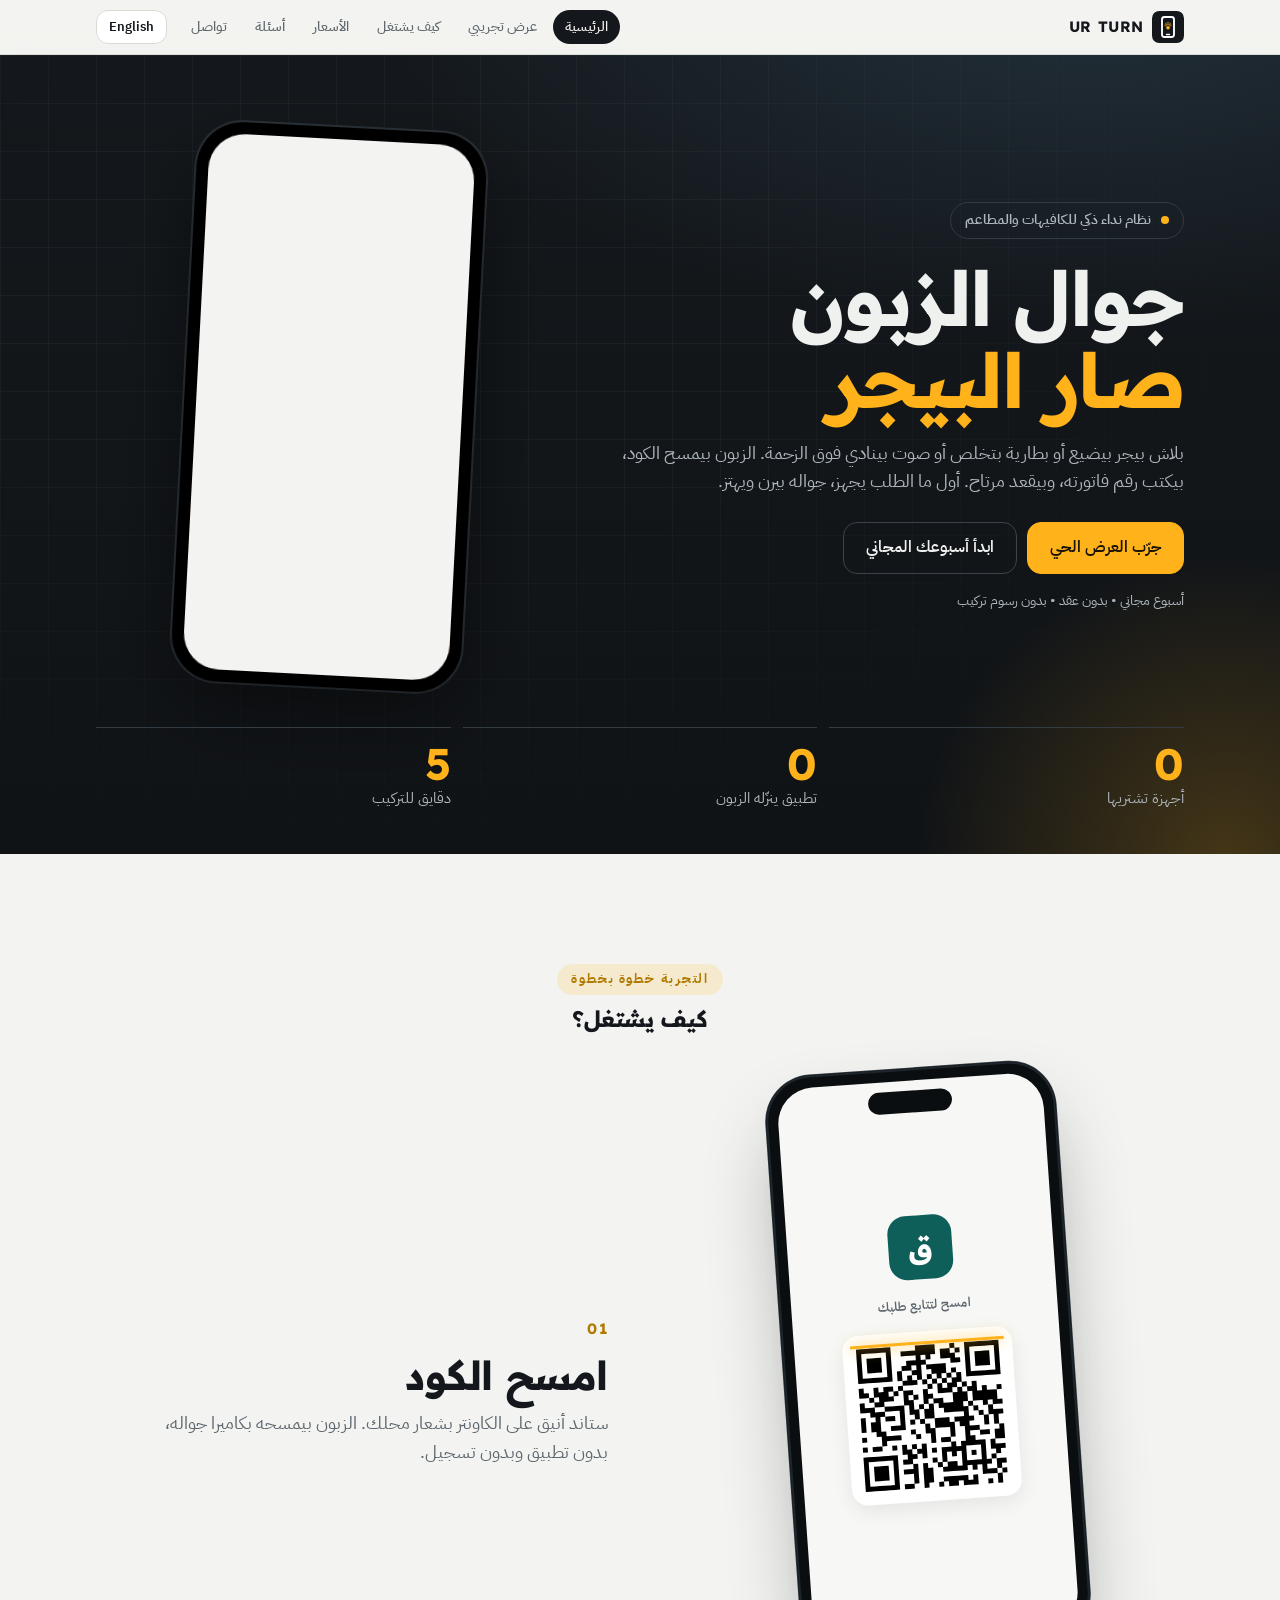
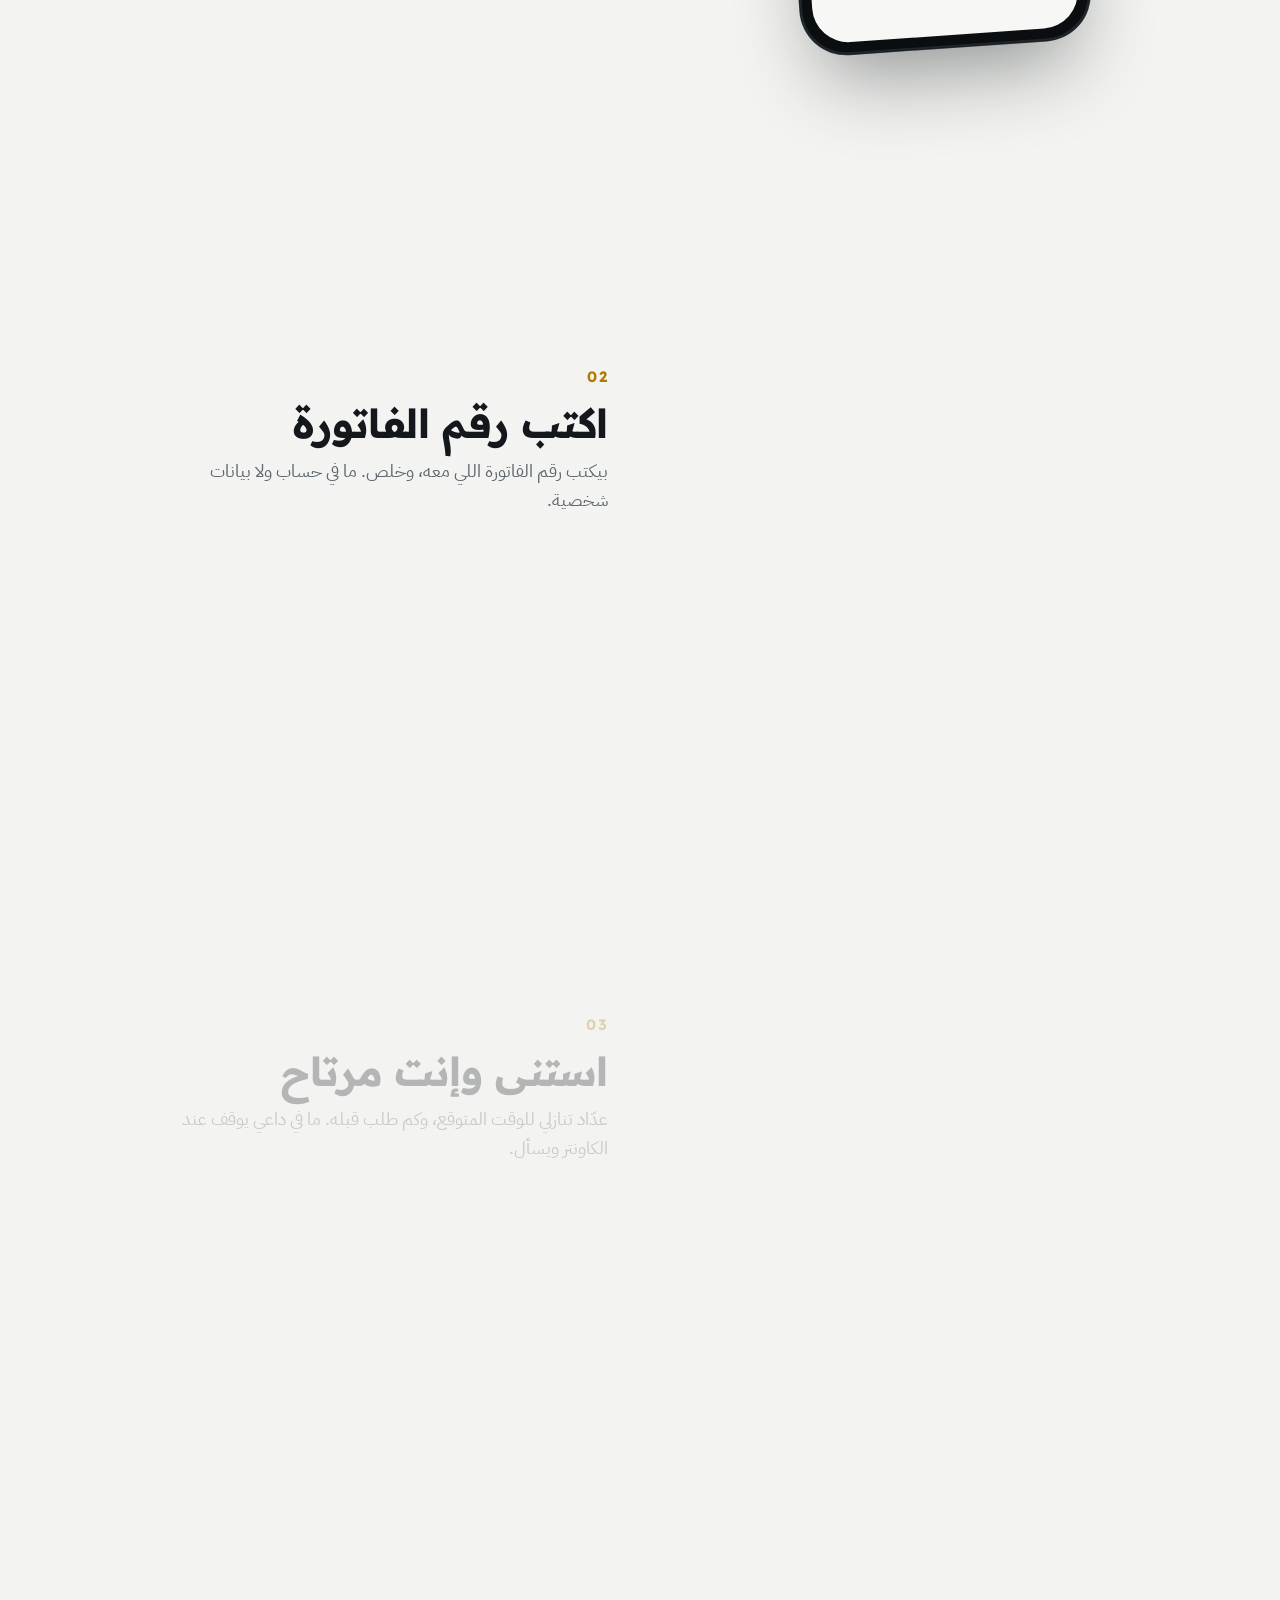
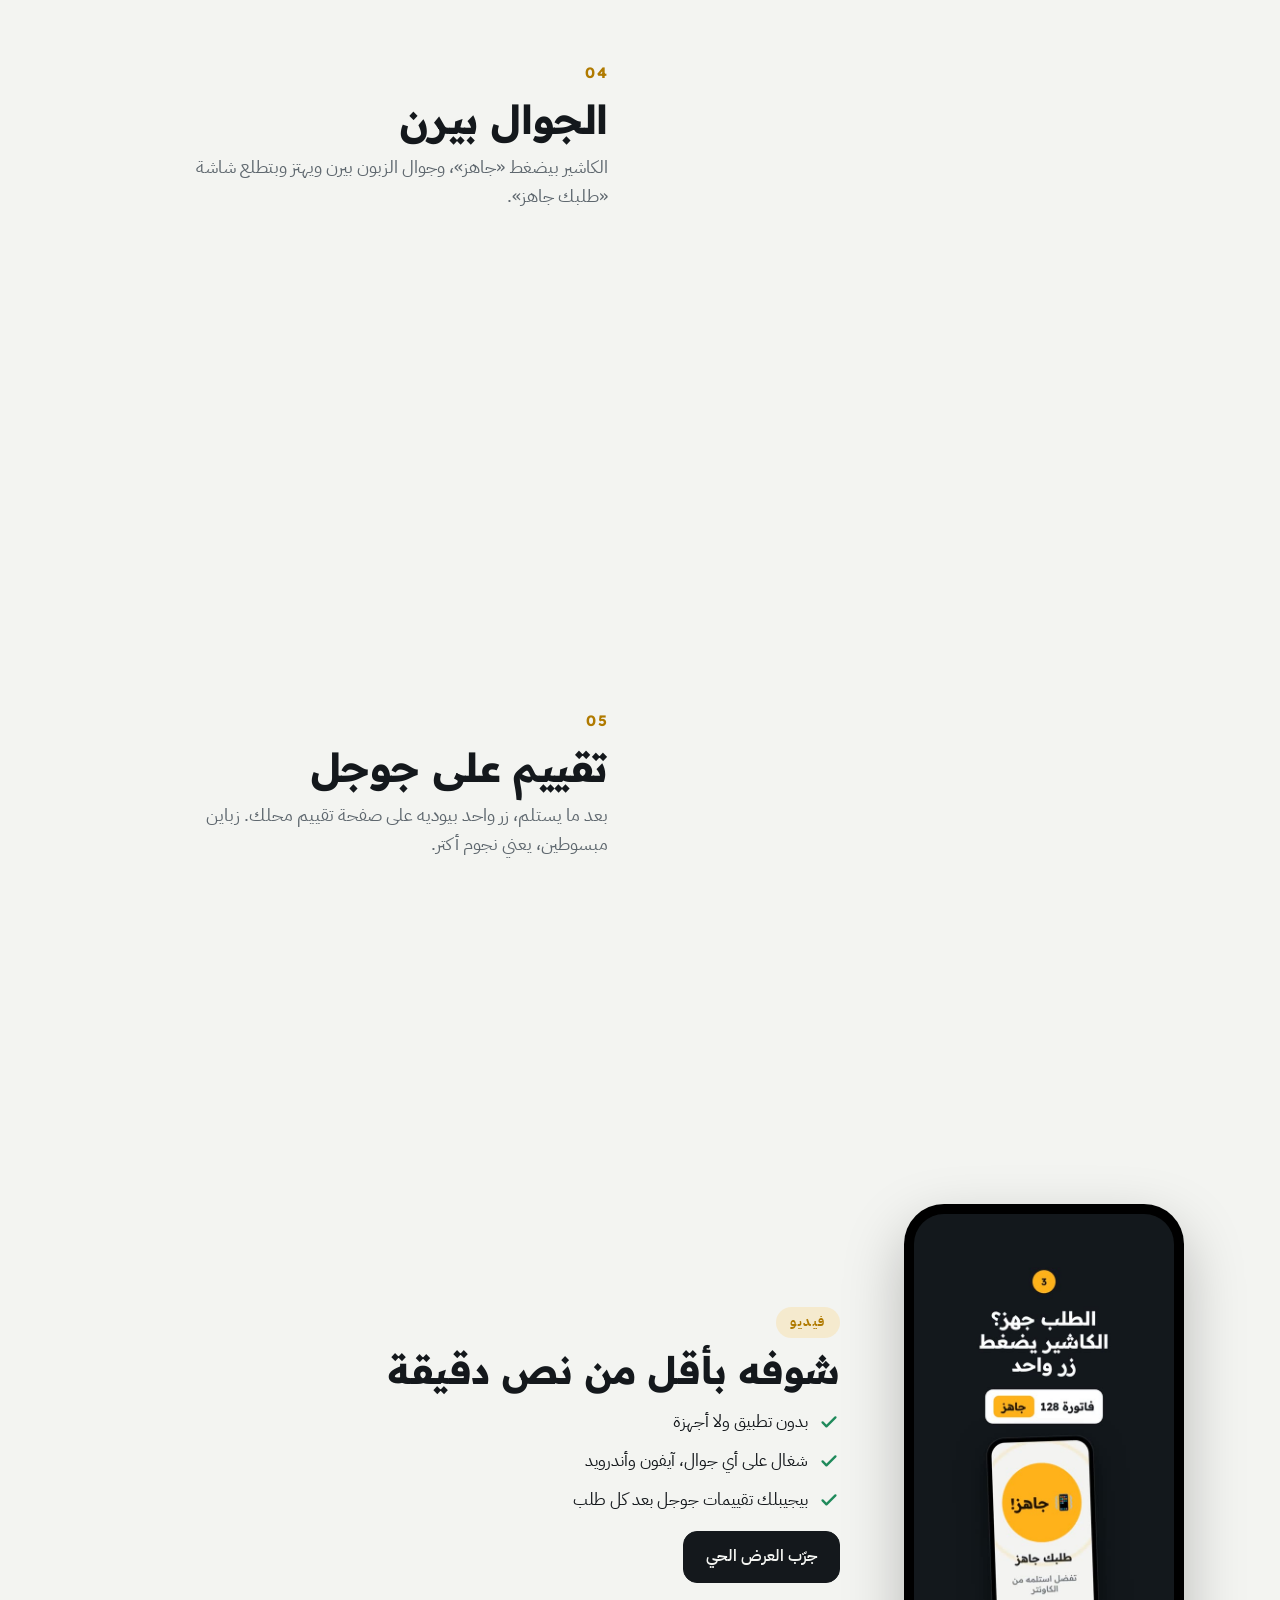
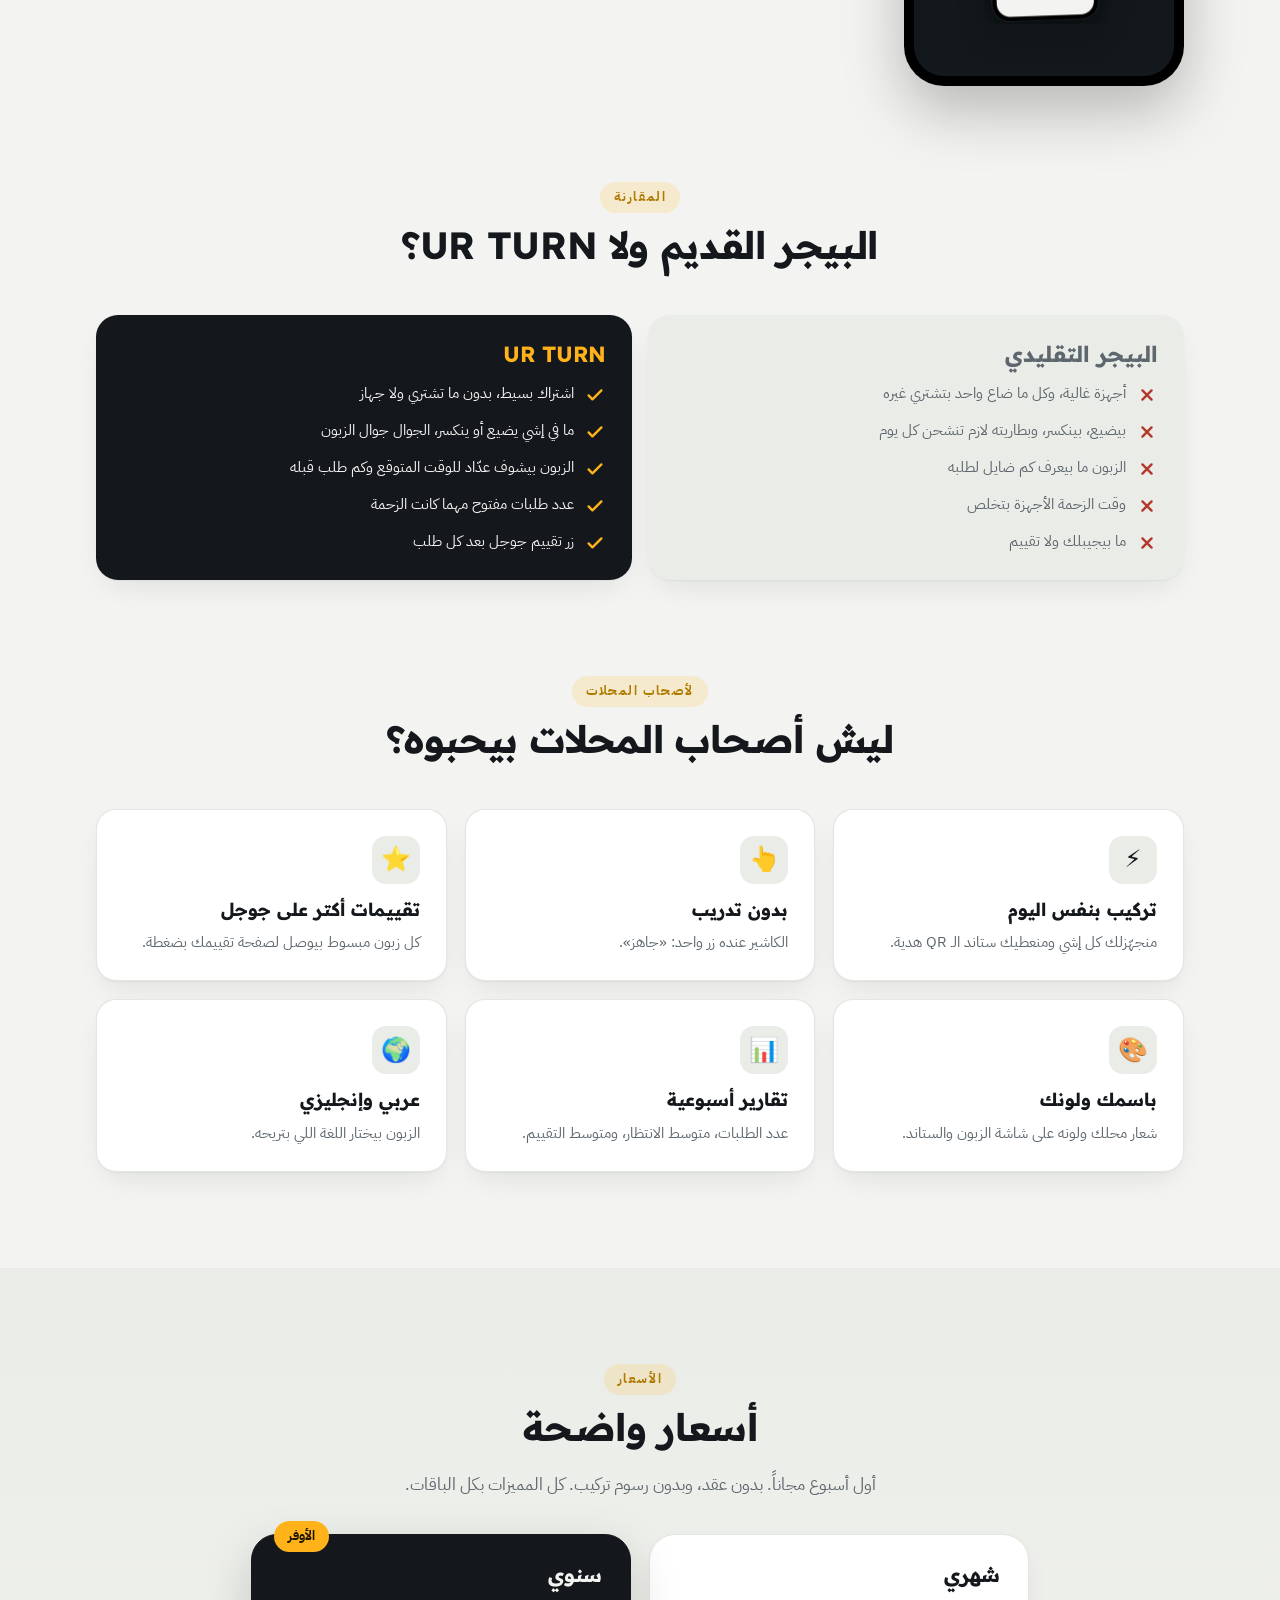
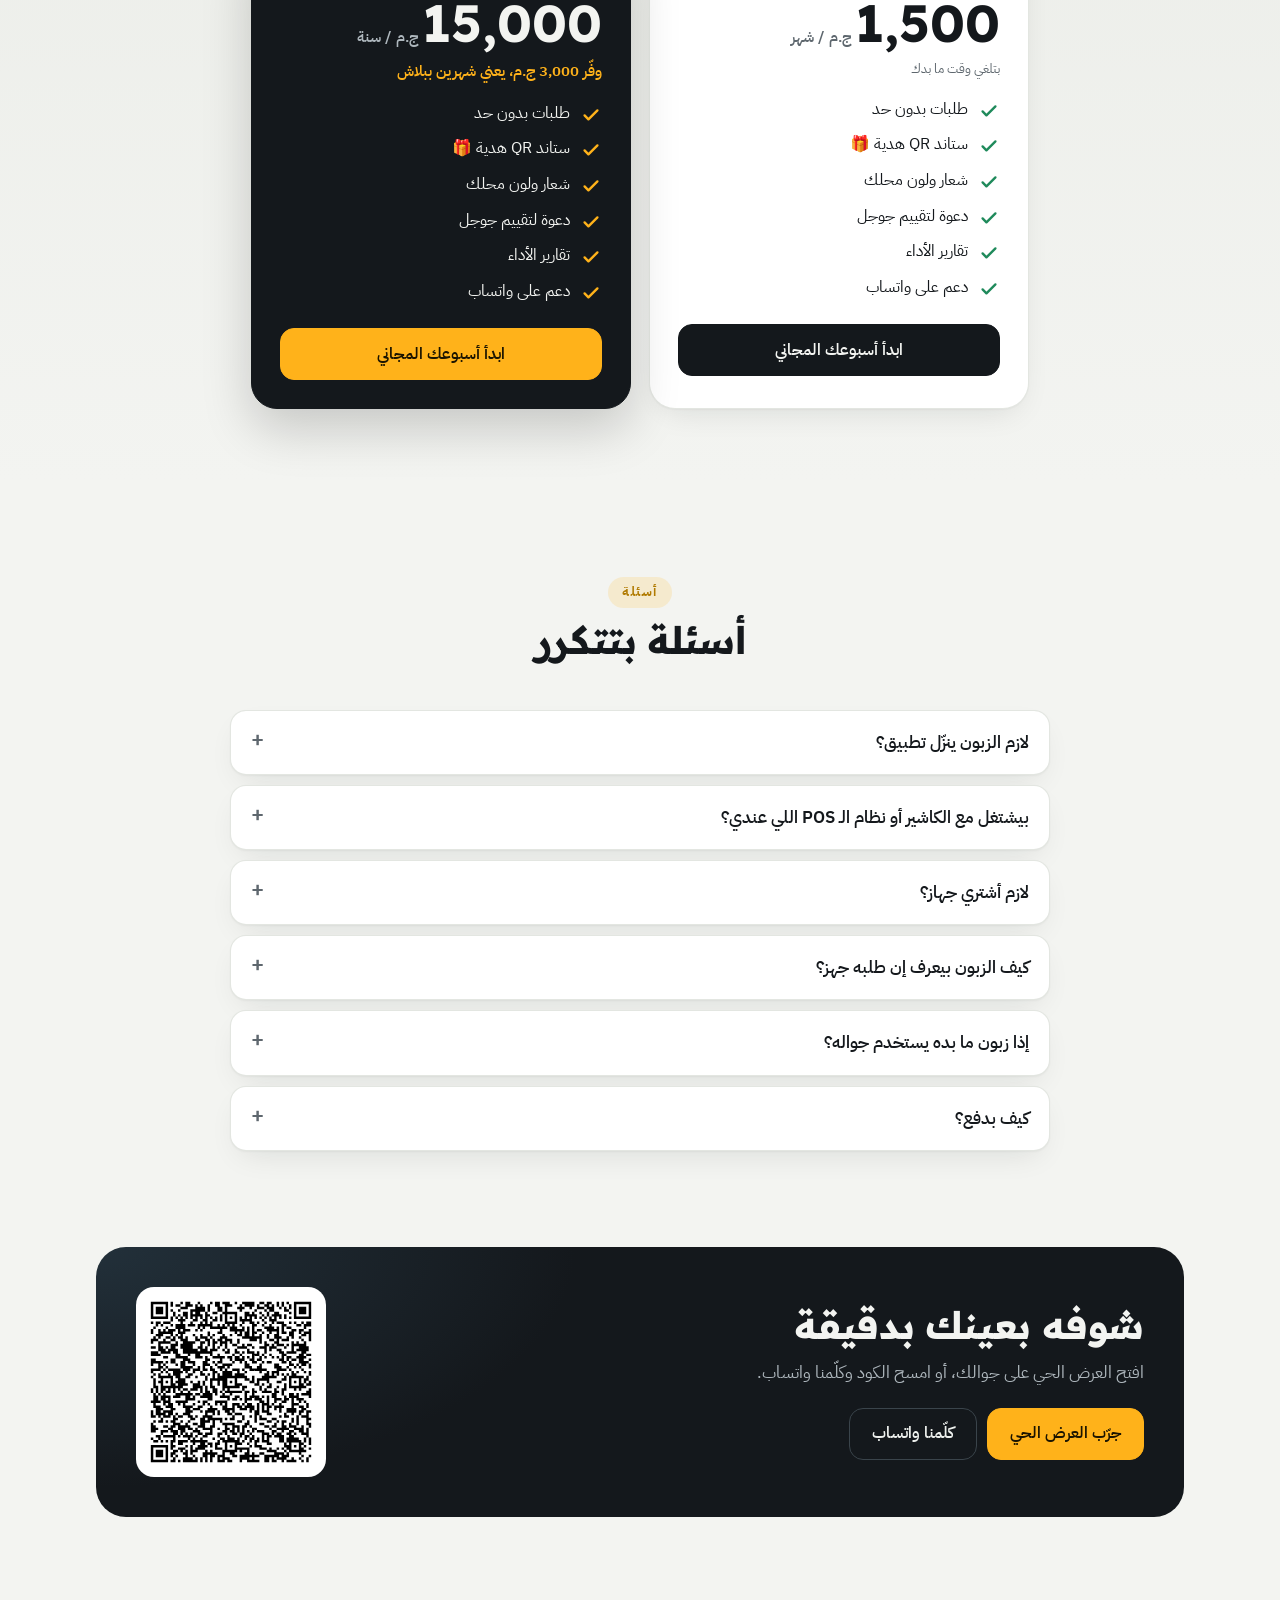
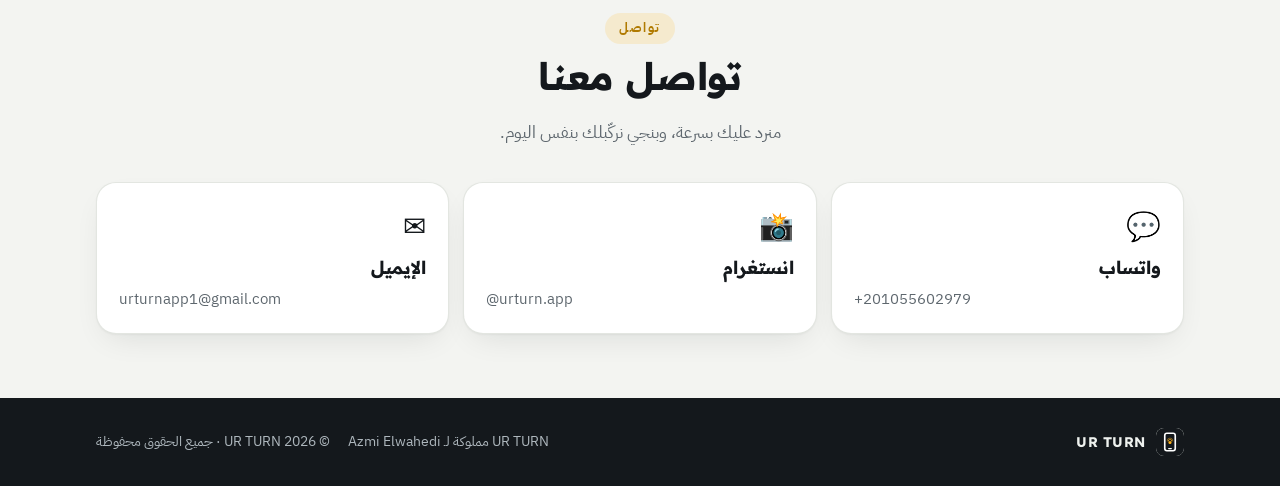
==== commit 0af7c4d4: "Promote beta: admin shop links, saved cashier link, confirm before new link Co-Authored-By: Claude O" ====
--- a/index.html
+++ b/index.html
@@ -13,7 +13,7 @@
 <link rel="preconnect" href="https://fonts.googleapis.com">
 <link rel="preconnect" href="https://fonts.gstatic.com" crossorigin>
 <link rel="stylesheet" href="https://fonts.googleapis.com/css2?family=Readex+Pro:wght@400;500;600;700&family=IBM+Plex+Sans+Arabic:wght@400;500;600&display=swap">
-<link rel="stylesheet" href="style.css?v=202610310401">
+<link rel="stylesheet" href="style.css?v=202610311440">
 </head>
 <body>
 <div id="intro" hidden><div class="in-wrap"><img src="icon-512.png" alt="" width="112" height="112"><b>UR TURN</b><span id="intro-t"></span><i></i></div></div>
@@ -32,13 +32,13 @@
 </header>
 <main id="app"></main>
 <div class="toast" id="toast" hidden></div>
-<script src="qrcode.js?v=202610310401"></script>
-<!-- app.js?v=202610310401 (lets pages from the old one-file version notice updates) -->
-<script src="core.js?v=202610310401"></script>
+<script src="qrcode.js?v=202610311440"></script>
+<!-- app.js?v=202610311440 (lets pages from the old one-file version notice updates) -->
+<script src="core.js?v=202610311440"></script>
 <script>
 // Load only the part this page needs (customer / cashier / admin / home), then start.
 (function(){var p=new URLSearchParams(location.search),s=p.get("s")||"",v=p.get("v")||(s?"customer":"home"),
-sa=window.matchMedia("(display-mode: standalone)").matches||navigator.standalone===true,ver="202610310401";
+sa=window.matchMedia("(display-mode: standalone)").matches||navigator.standalone===true,ver="202610311440";
 var parts=v==="admin"?["admin"]:(v==="cashier"||v==="owner")?["cashier"]:((v==="home"&&!sa)||v==="demo")?["customer","cashier","home"]:["customer"];
 var i=0;(function next(){if(i>=parts.length){boot();return;}var sc=document.createElement("script");sc.src=parts[i++]+".js?v="+ver;sc.onload=next;
 sc.onerror=function(){document.getElementById("app").innerHTML='<div class="center-msg"><p>⚠️ تعذّر التحميل، اسحب الصفحة لتحت للتحديث.</p></div>';};document.head.appendChild(sc);})();})();
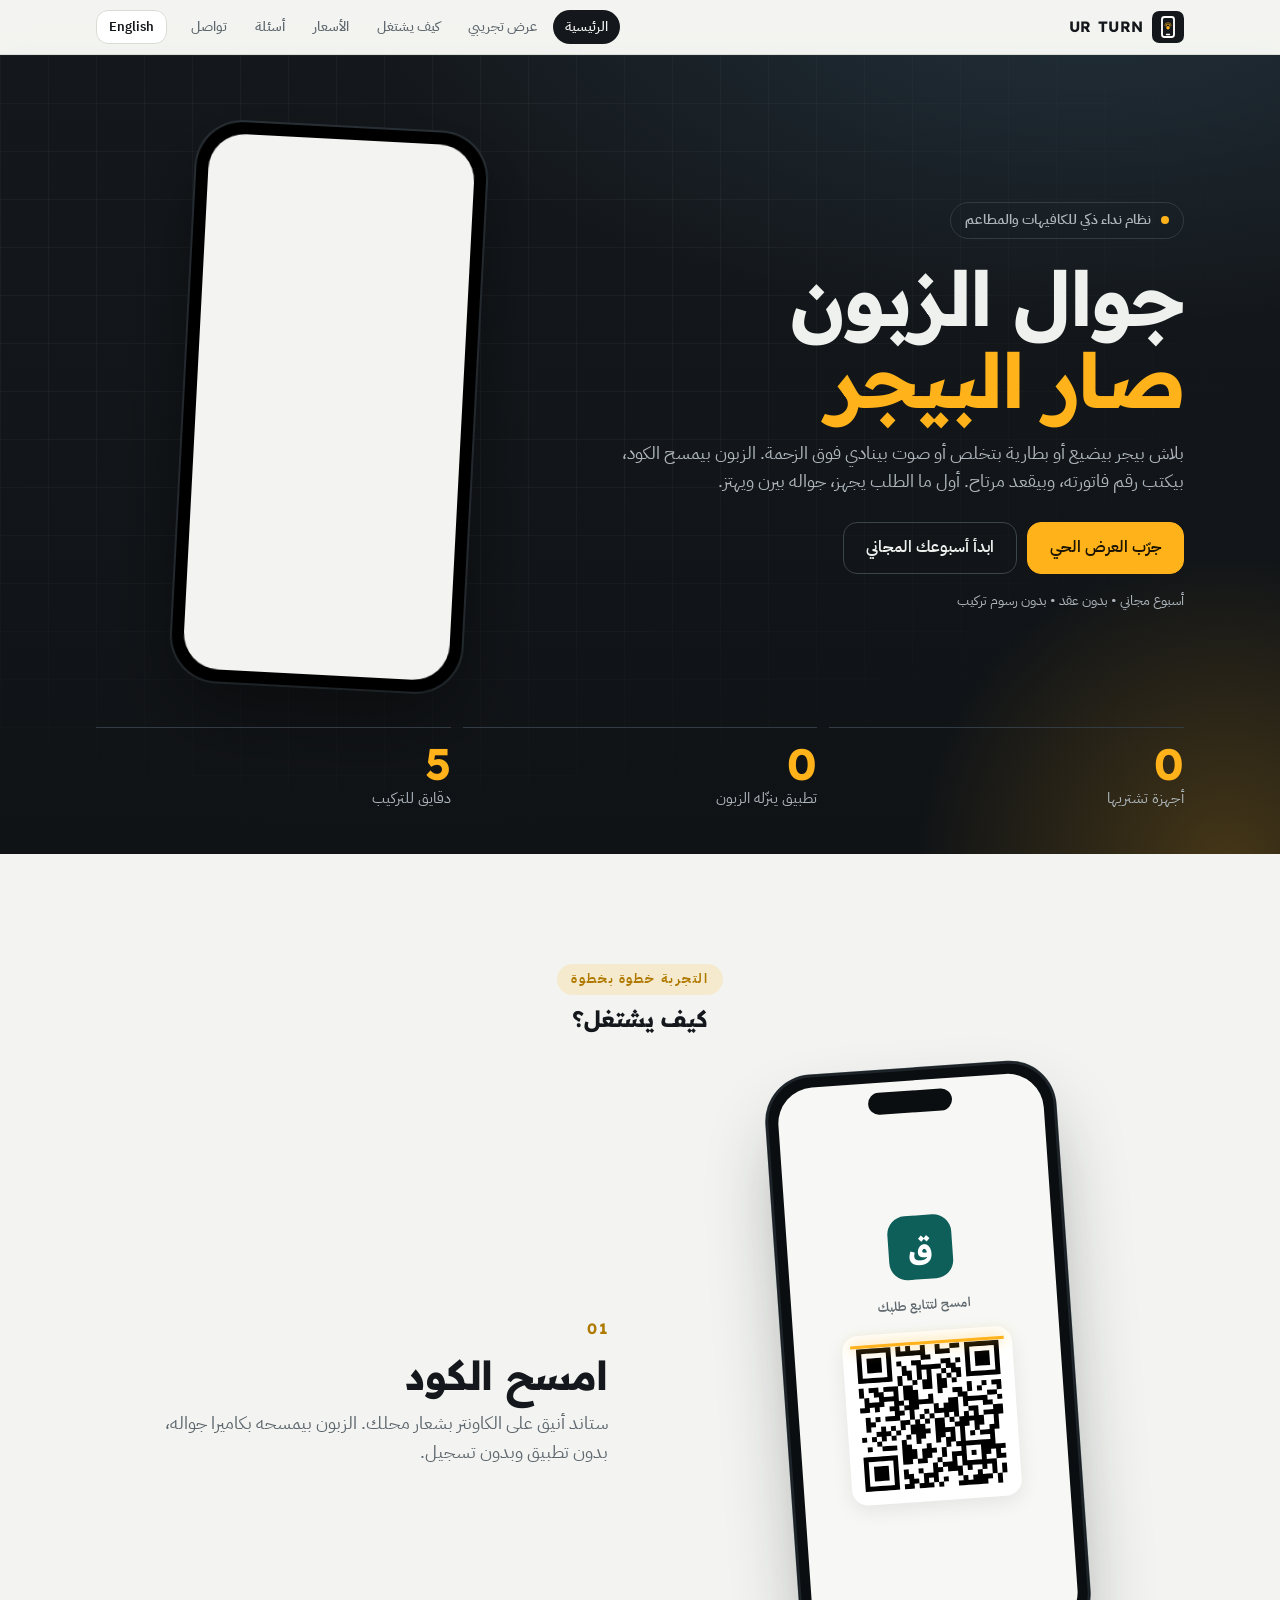
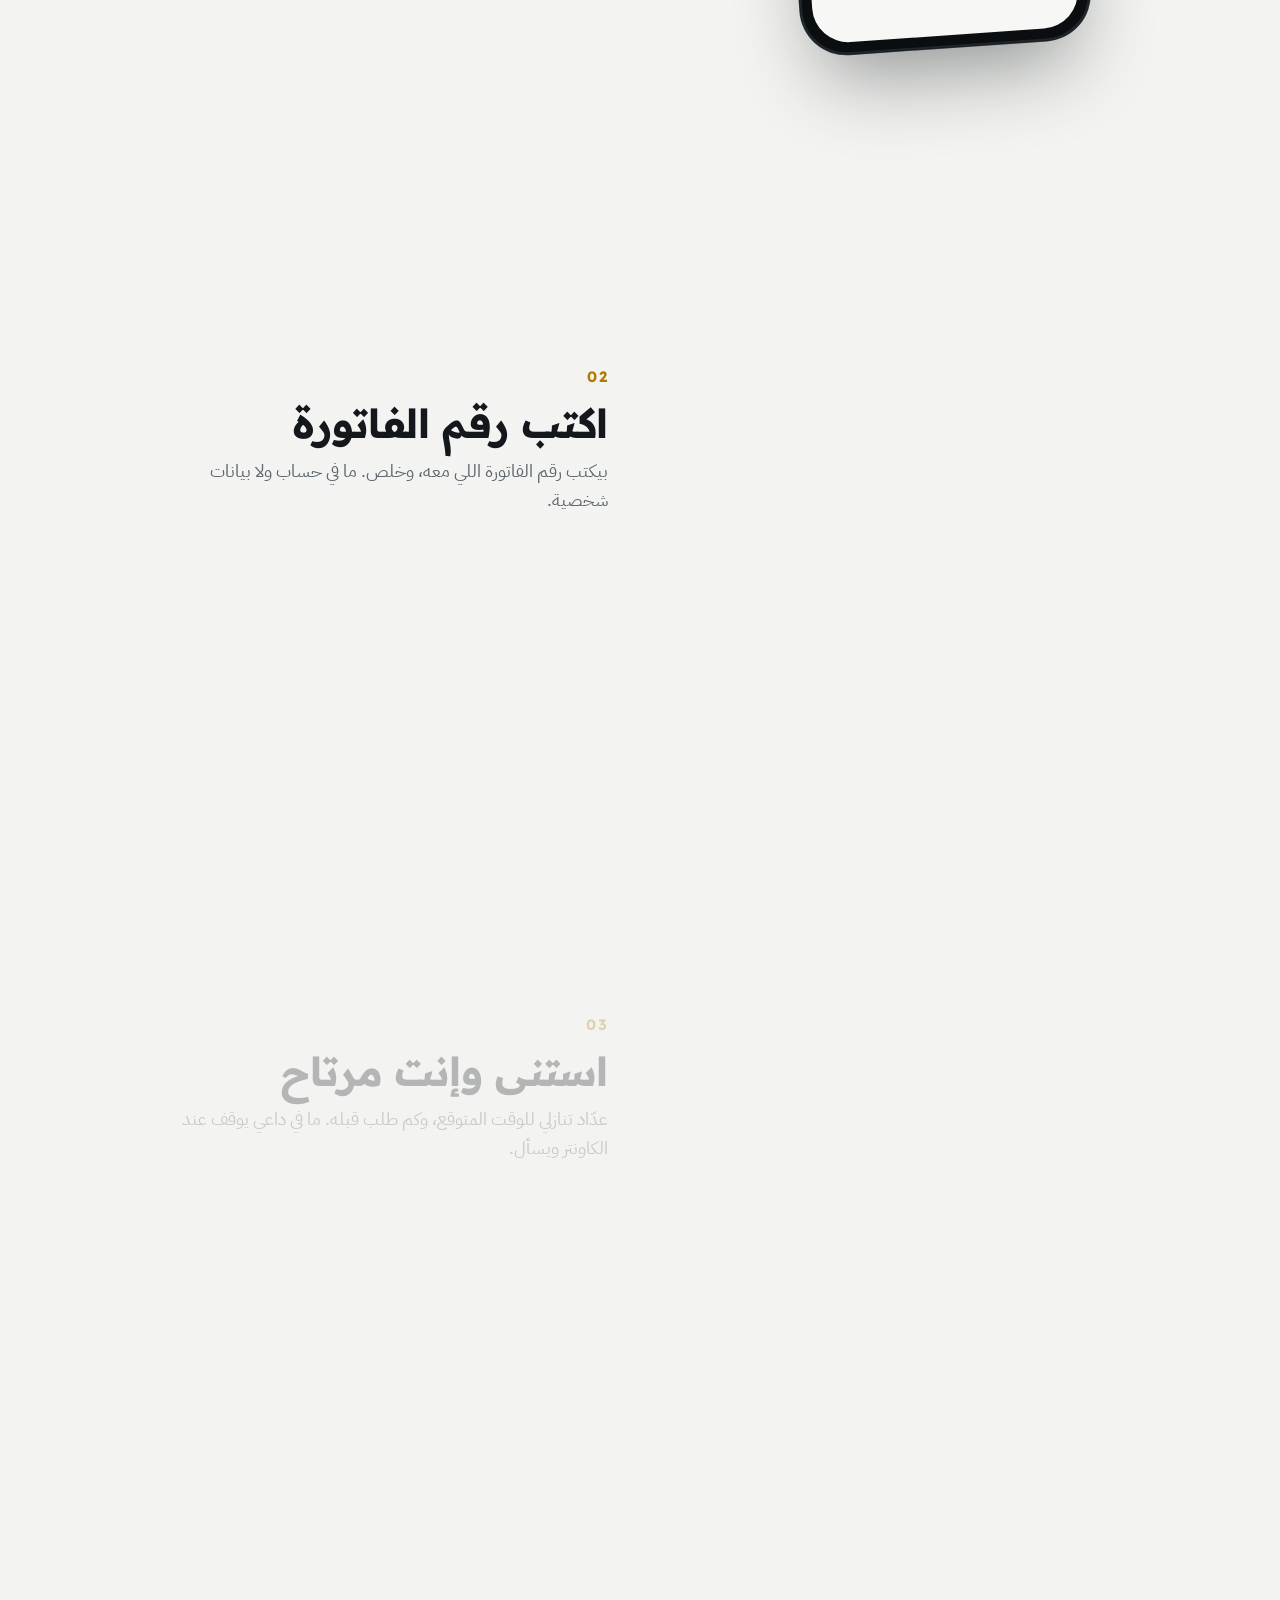
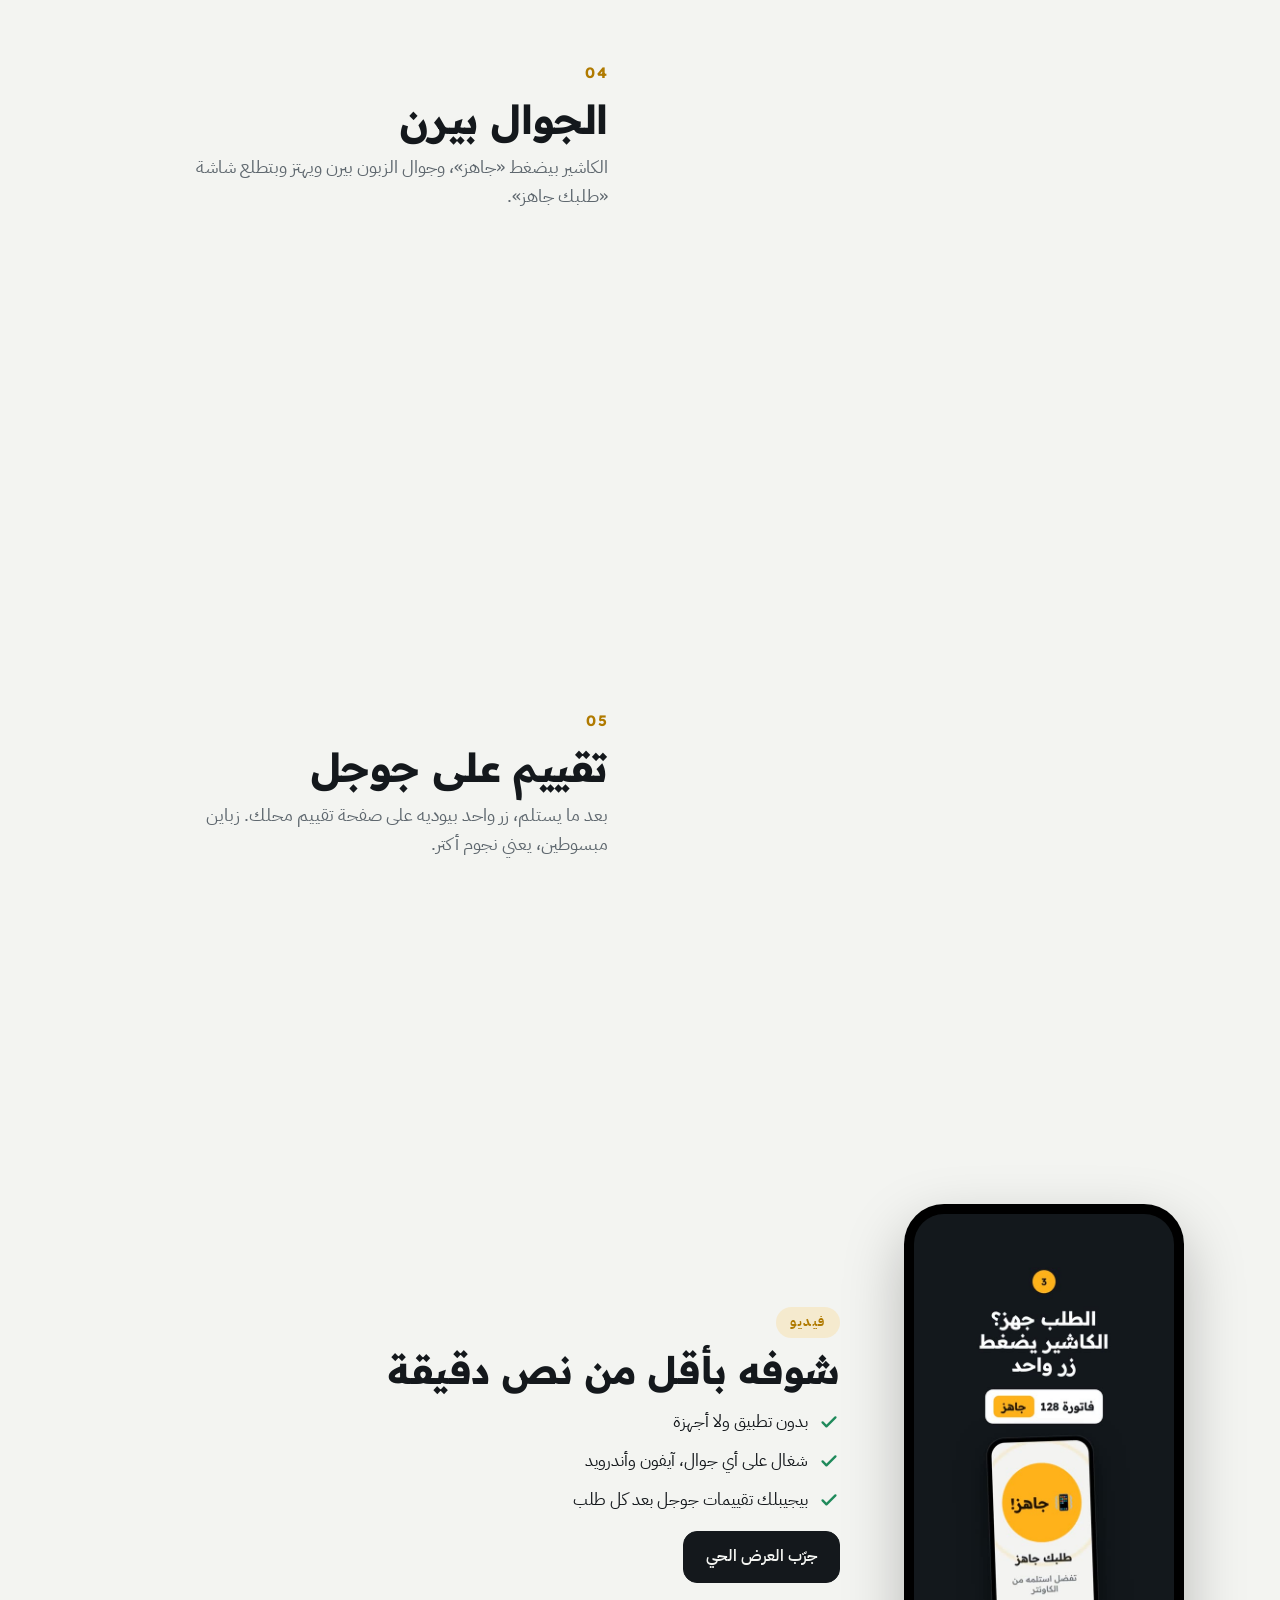
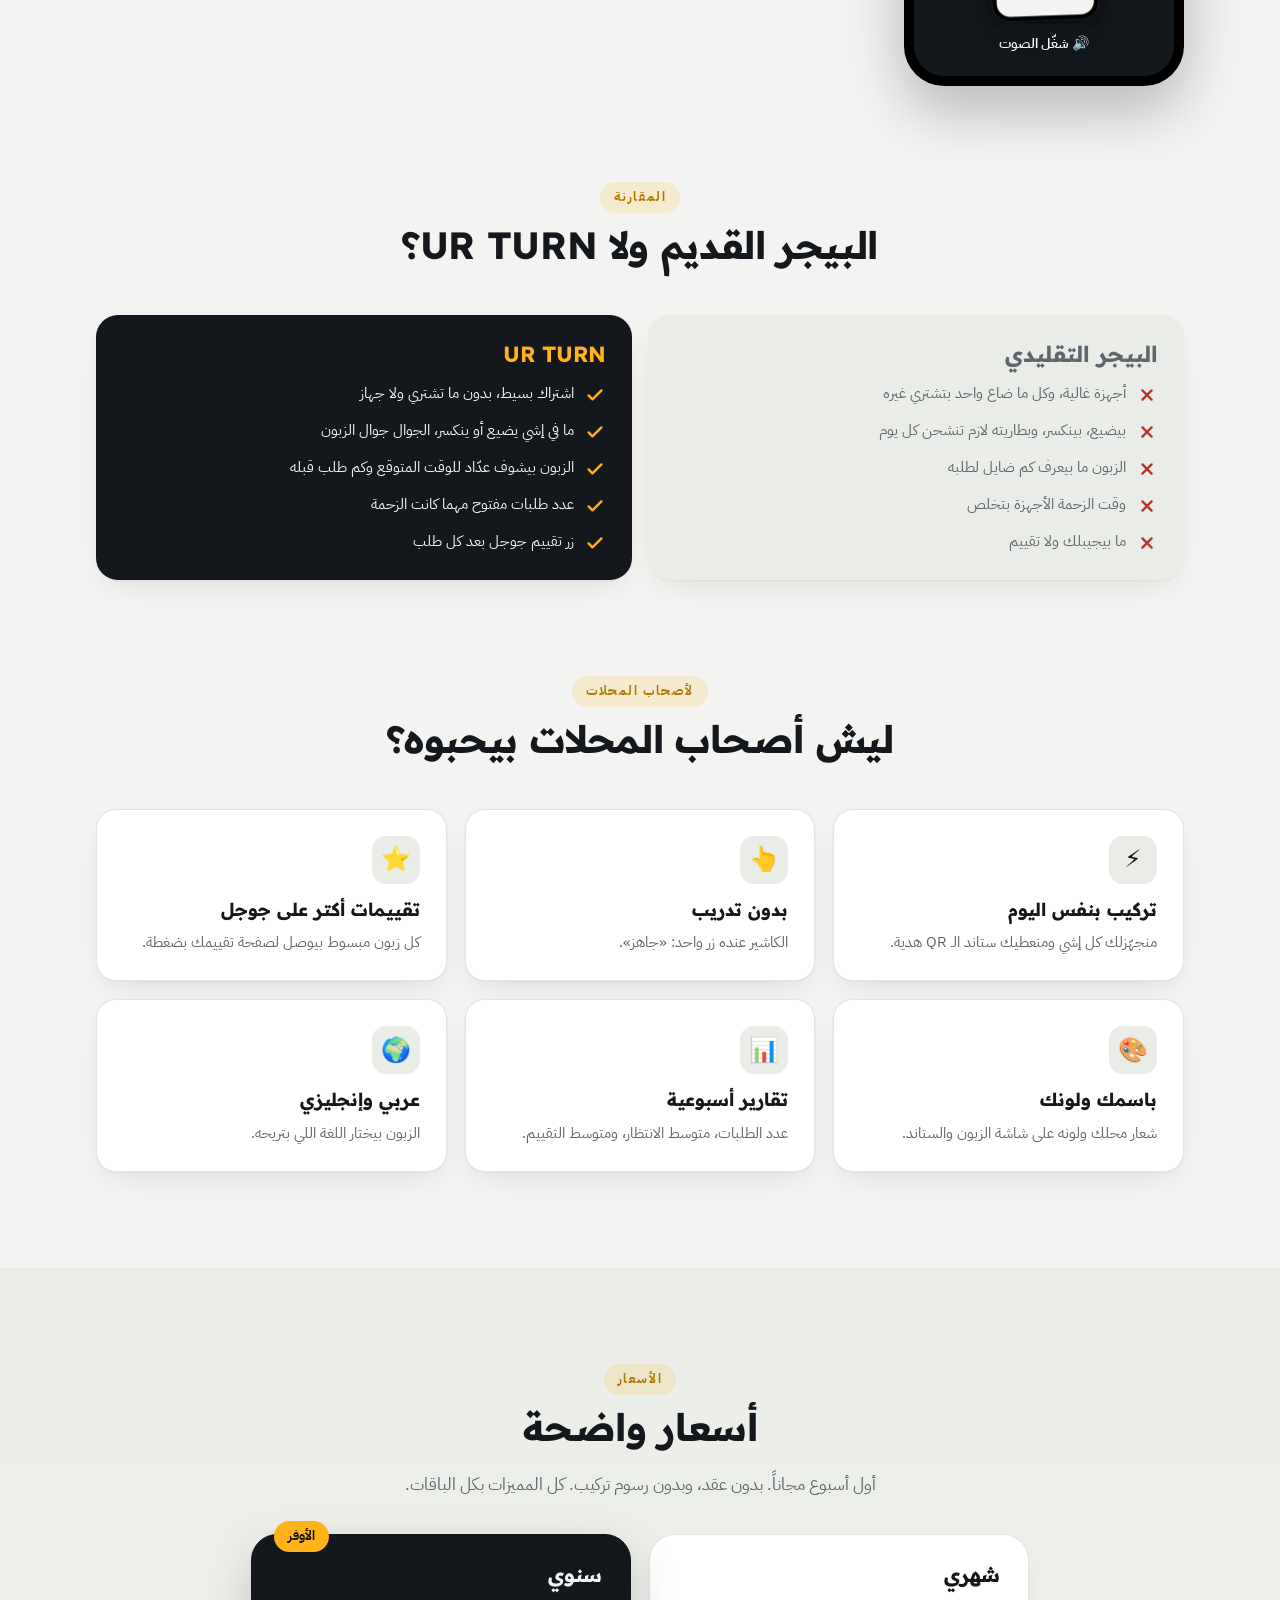
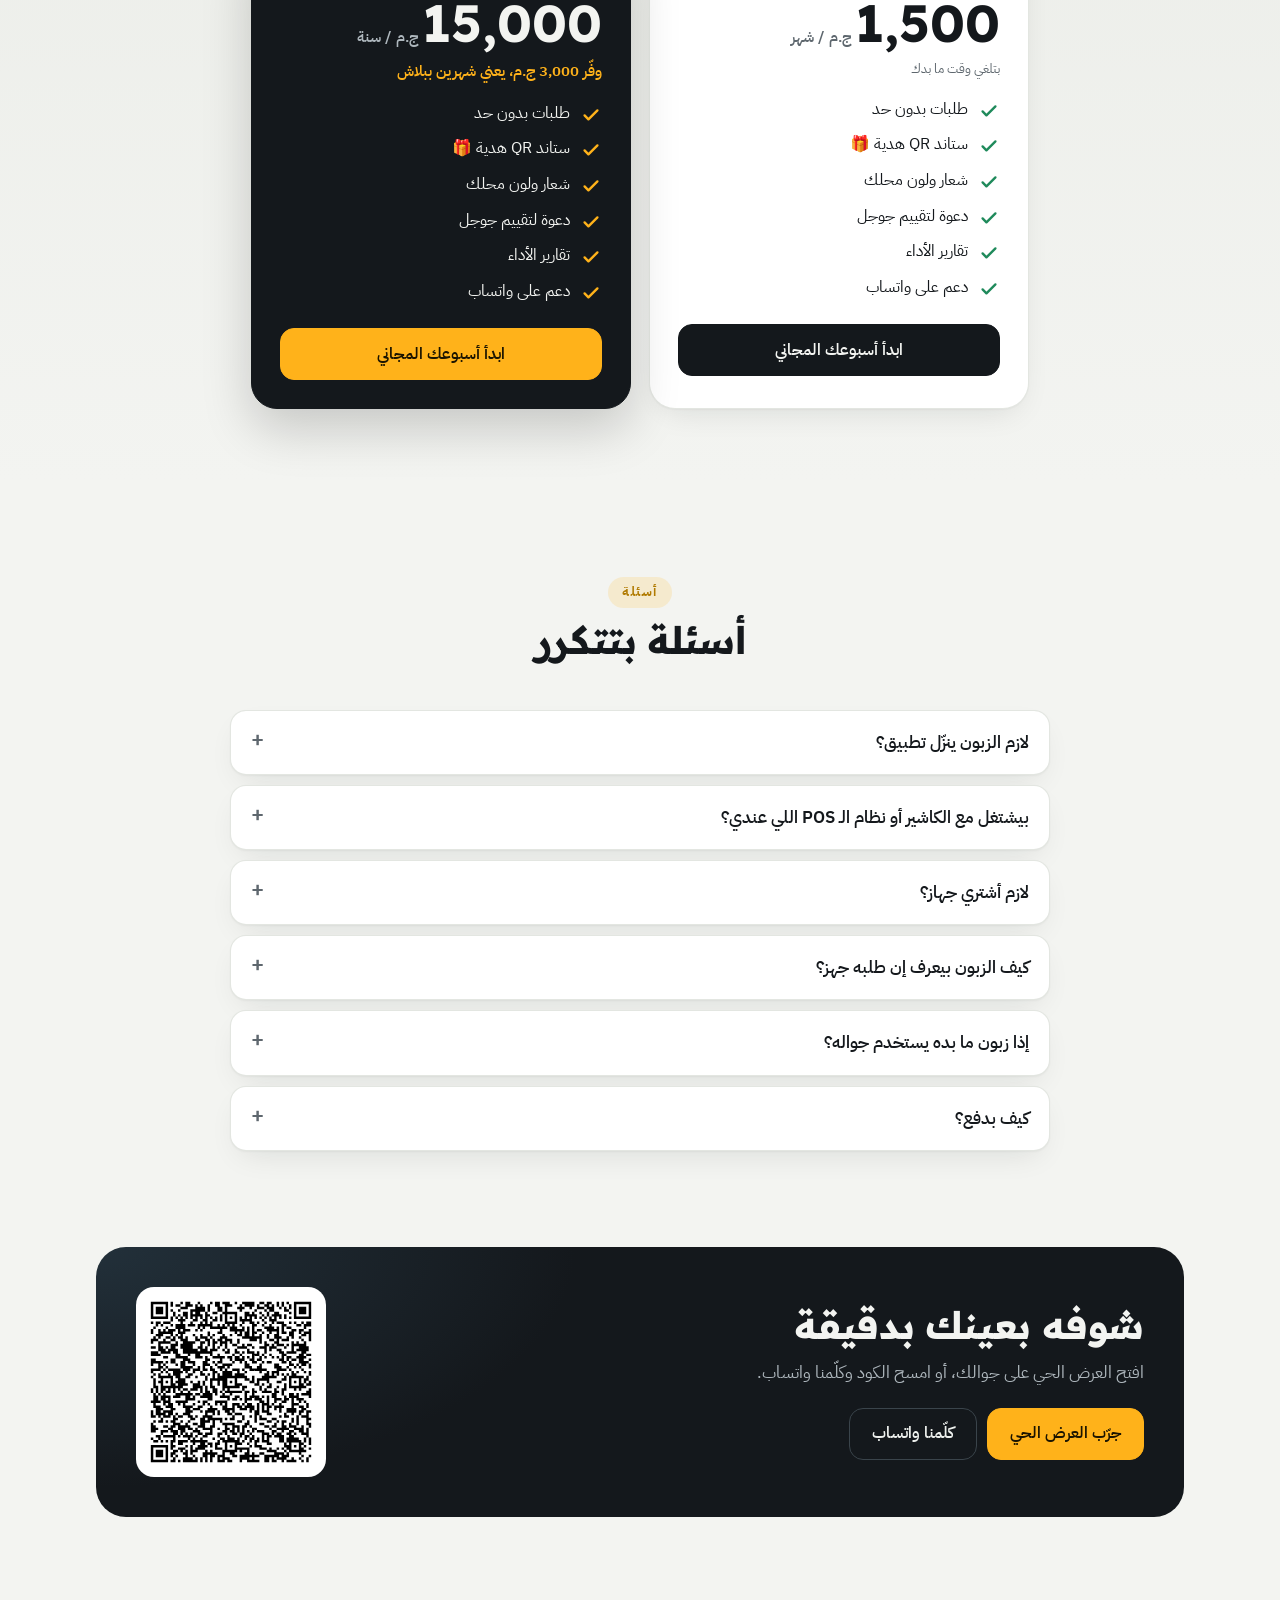
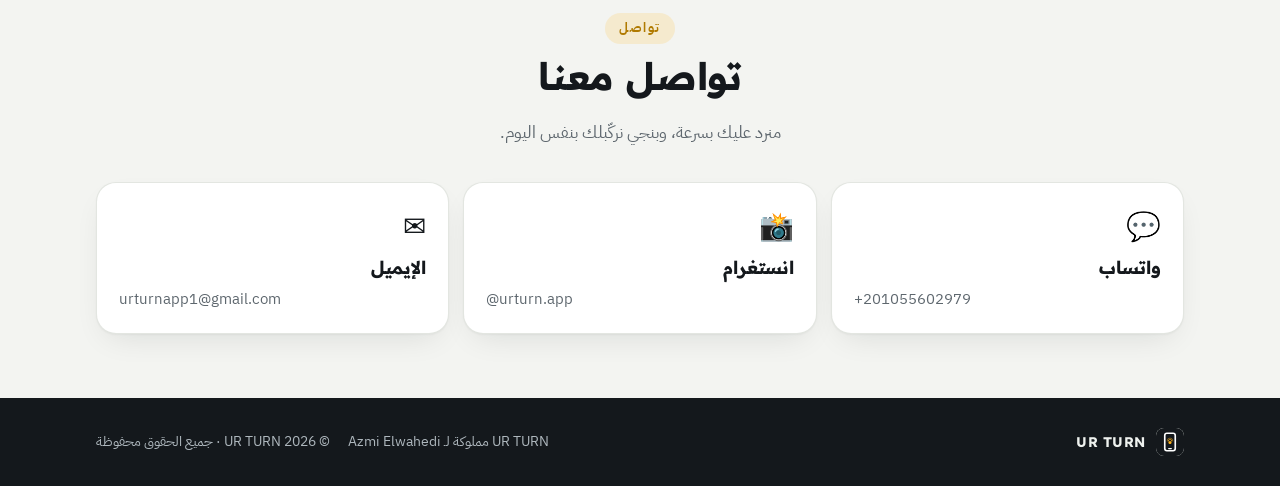
==== commit 5cb9fc75: "Fix: /#contact (and other section links) now open at that section Co-Authored-By: Claude Opus 5.5 <n" ====
--- a/index.html
+++ b/index.html
@@ -13,7 +13,7 @@
 <link rel="preconnect" href="https://fonts.googleapis.com">
 <link rel="preconnect" href="https://fonts.gstatic.com" crossorigin>
 <link rel="stylesheet" href="https://fonts.googleapis.com/css2?family=Readex+Pro:wght@400;500;600;700&family=IBM+Plex+Sans+Arabic:wght@400;500;600&display=swap">
-<link rel="stylesheet" href="style.css?v=202610311440">
+<link rel="stylesheet" href="style.css?v=202610312232">
 </head>
 <body>
 <div id="intro" hidden><div class="in-wrap"><img src="icon-512.png" alt="" width="112" height="112"><b>UR TURN</b><span id="intro-t"></span><i></i></div></div>
@@ -32,13 +32,13 @@
 </header>
 <main id="app"></main>
 <div class="toast" id="toast" hidden></div>
-<script src="qrcode.js?v=202610311440"></script>
-<!-- app.js?v=202610311440 (lets pages from the old one-file version notice updates) -->
-<script src="core.js?v=202610311440"></script>
+<script src="qrcode.js?v=202610312232"></script>
+<!-- app.js?v=202610312232 (lets pages from the old one-file version notice updates) -->
+<script src="core.js?v=202610312232"></script>
 <script>
 // Load only the part this page needs (customer / cashier / admin / home), then start.
 (function(){var p=new URLSearchParams(location.search),s=p.get("s")||"",v=p.get("v")||(s?"customer":"home"),
-sa=window.matchMedia("(display-mode: standalone)").matches||navigator.standalone===true,ver="202610311440";
+sa=window.matchMedia("(display-mode: standalone)").matches||navigator.standalone===true,ver="202610312232";
 var parts=v==="admin"?["admin"]:(v==="cashier"||v==="owner")?["cashier"]:((v==="home"&&!sa)||v==="demo")?["customer","cashier","home"]:["customer"];
 var i=0;(function next(){if(i>=parts.length){boot();return;}var sc=document.createElement("script");sc.src=parts[i++]+".js?v="+ver;sc.onload=next;
 sc.onerror=function(){document.getElementById("app").innerHTML='<div class="center-msg"><p>⚠️ تعذّر التحميل، اسحب الصفحة لتحت للتحديث.</p></div>';};document.head.appendChild(sc);})();})();
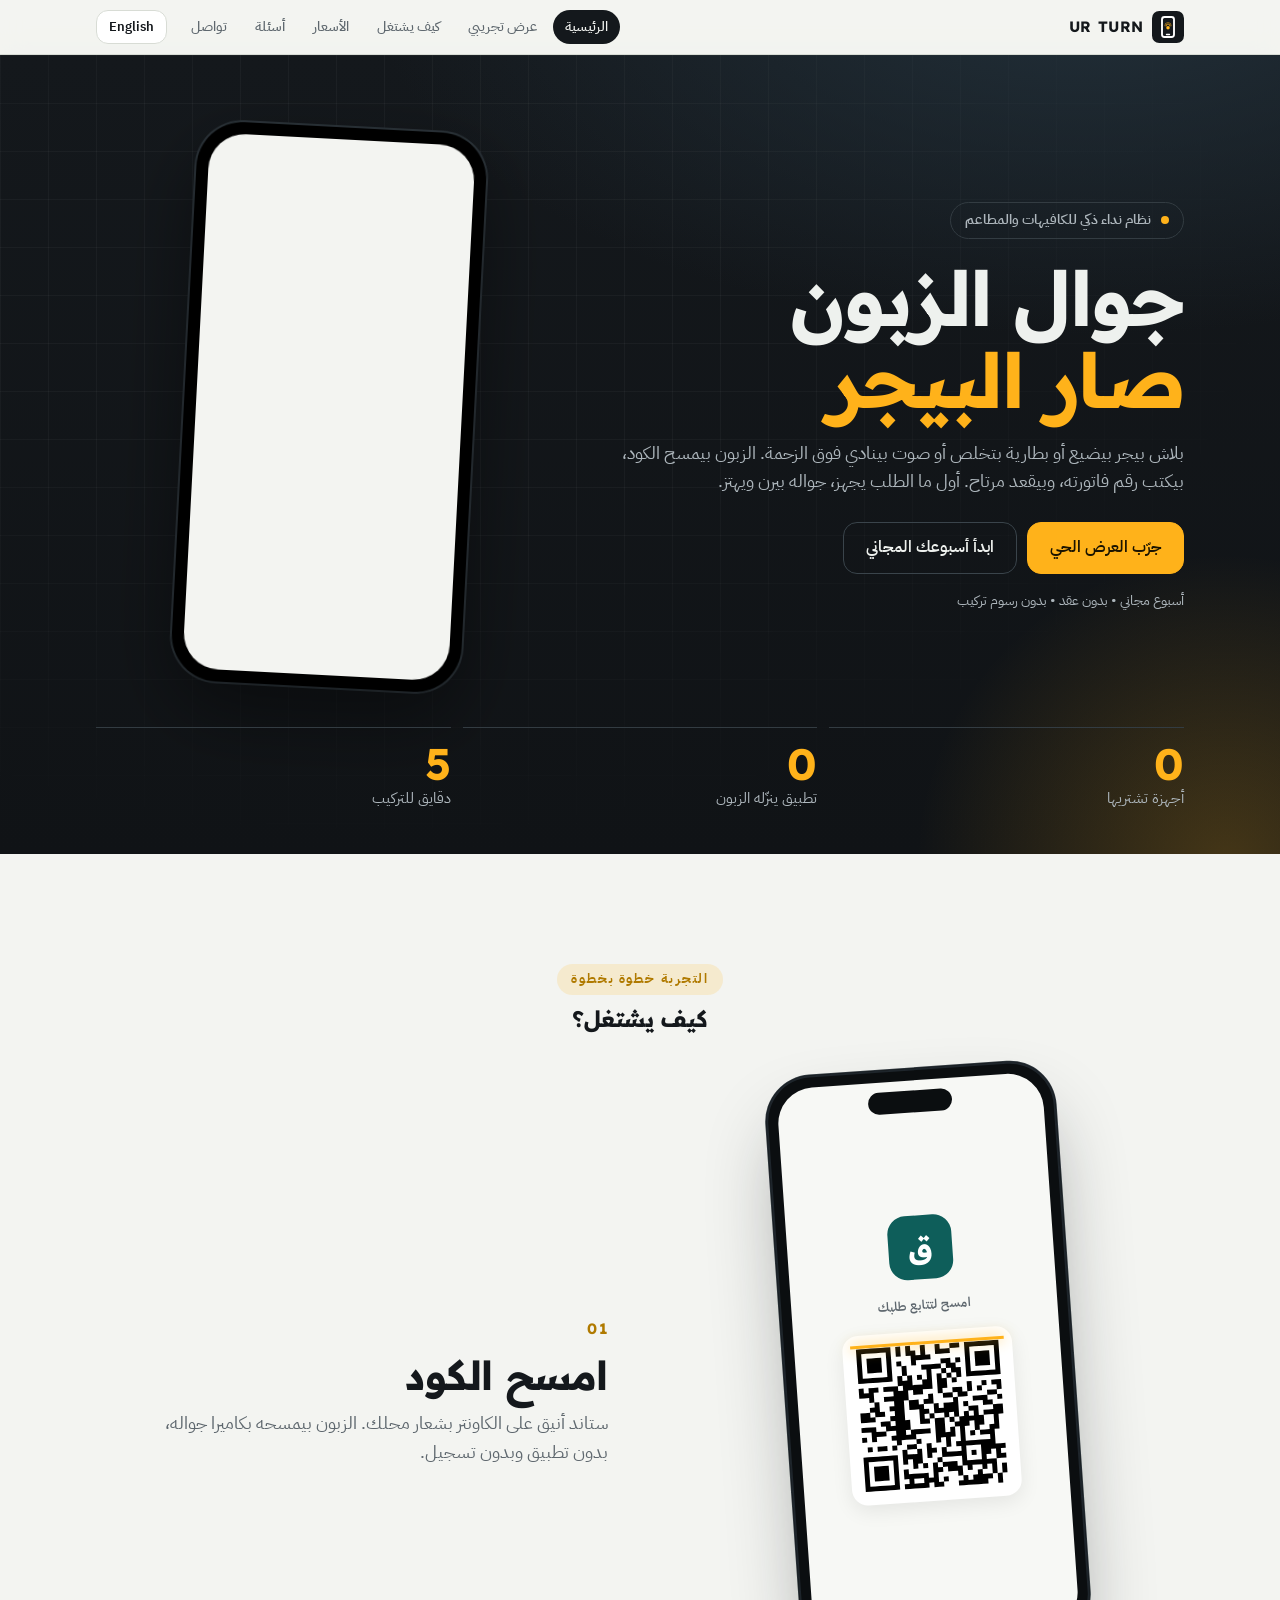
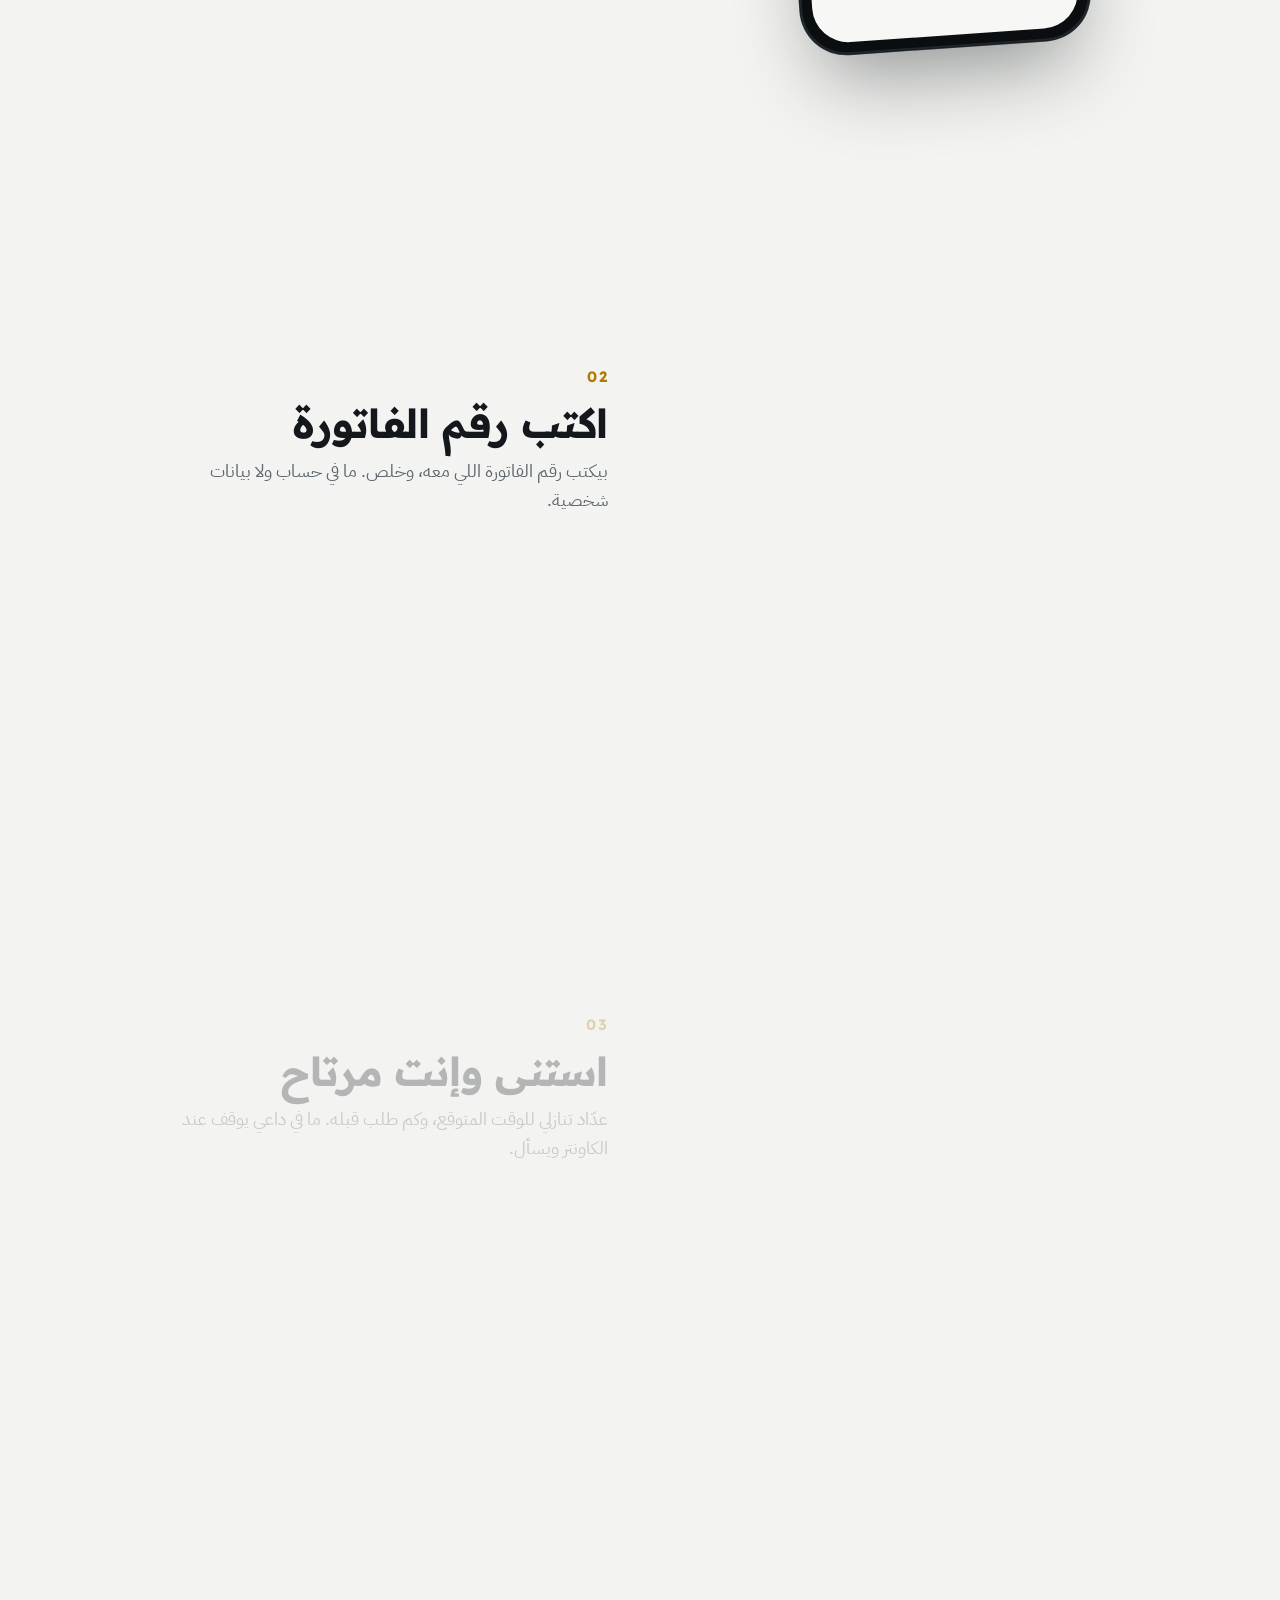
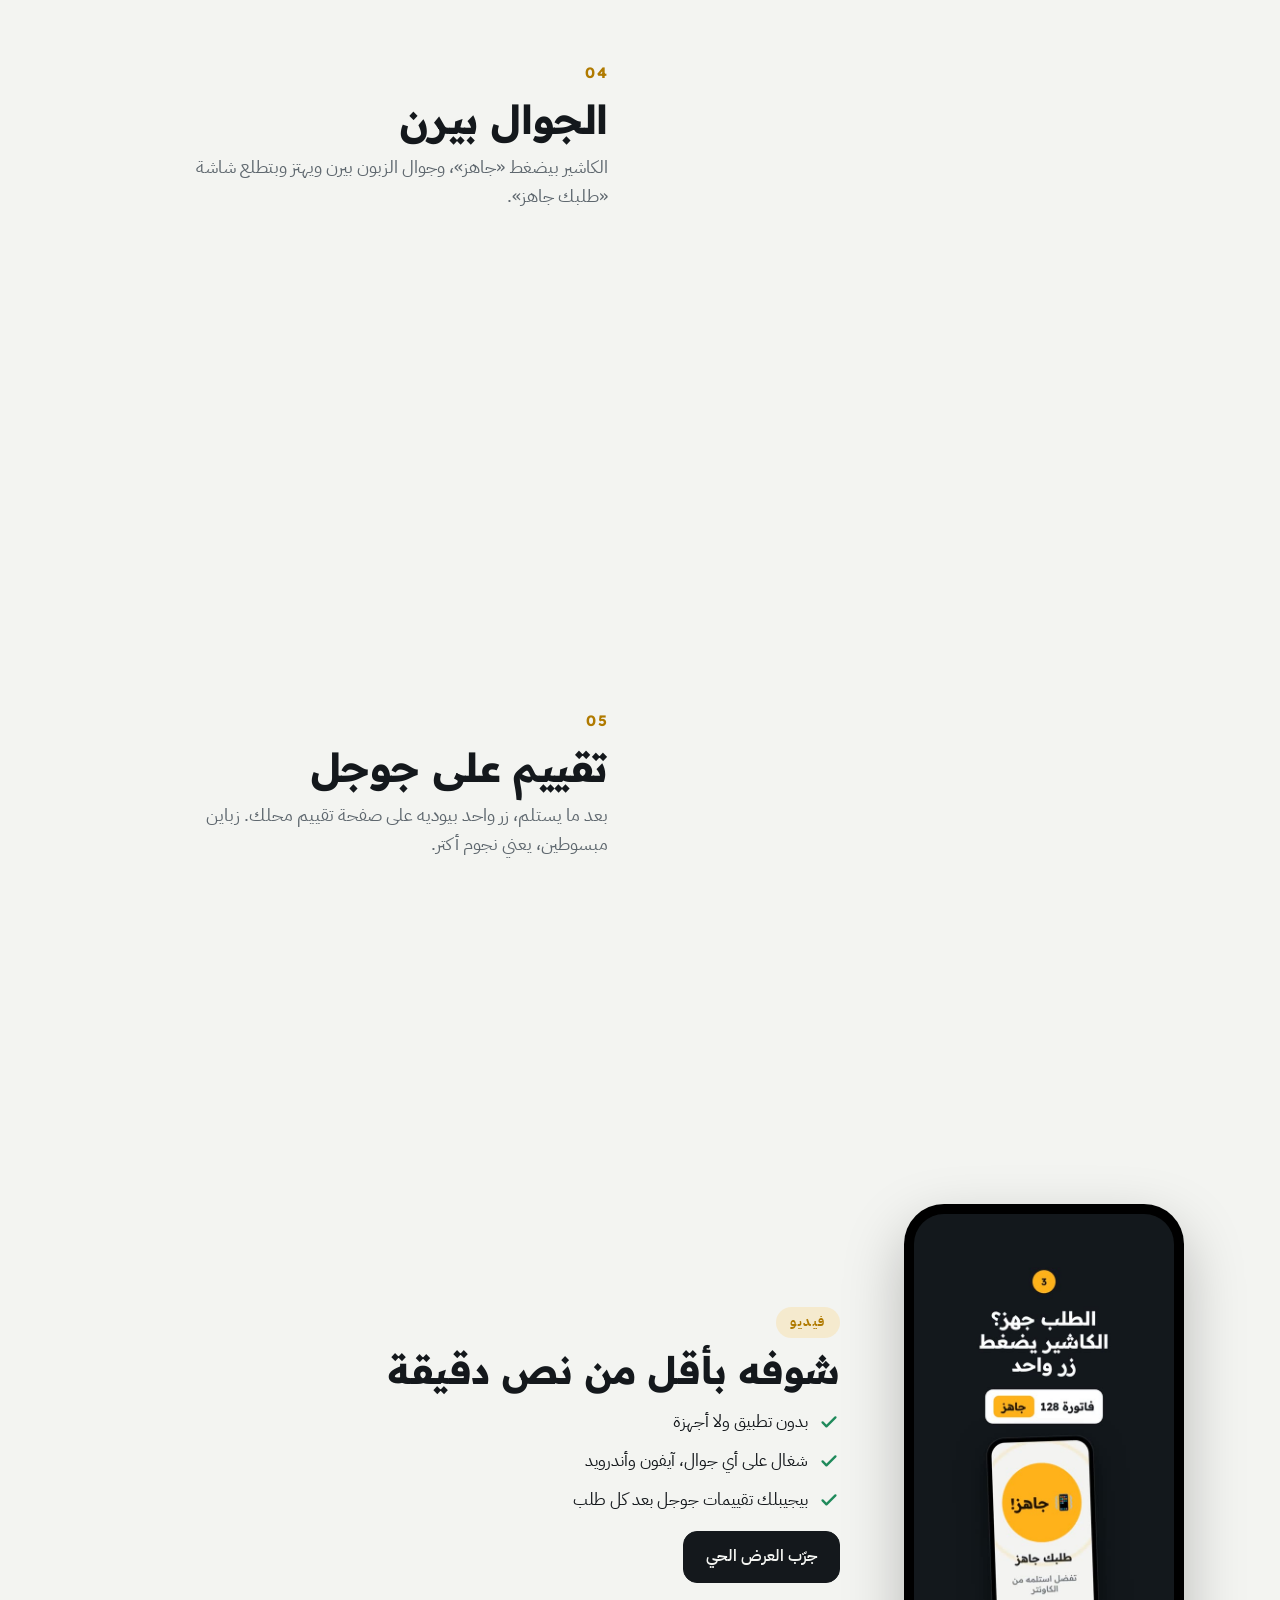
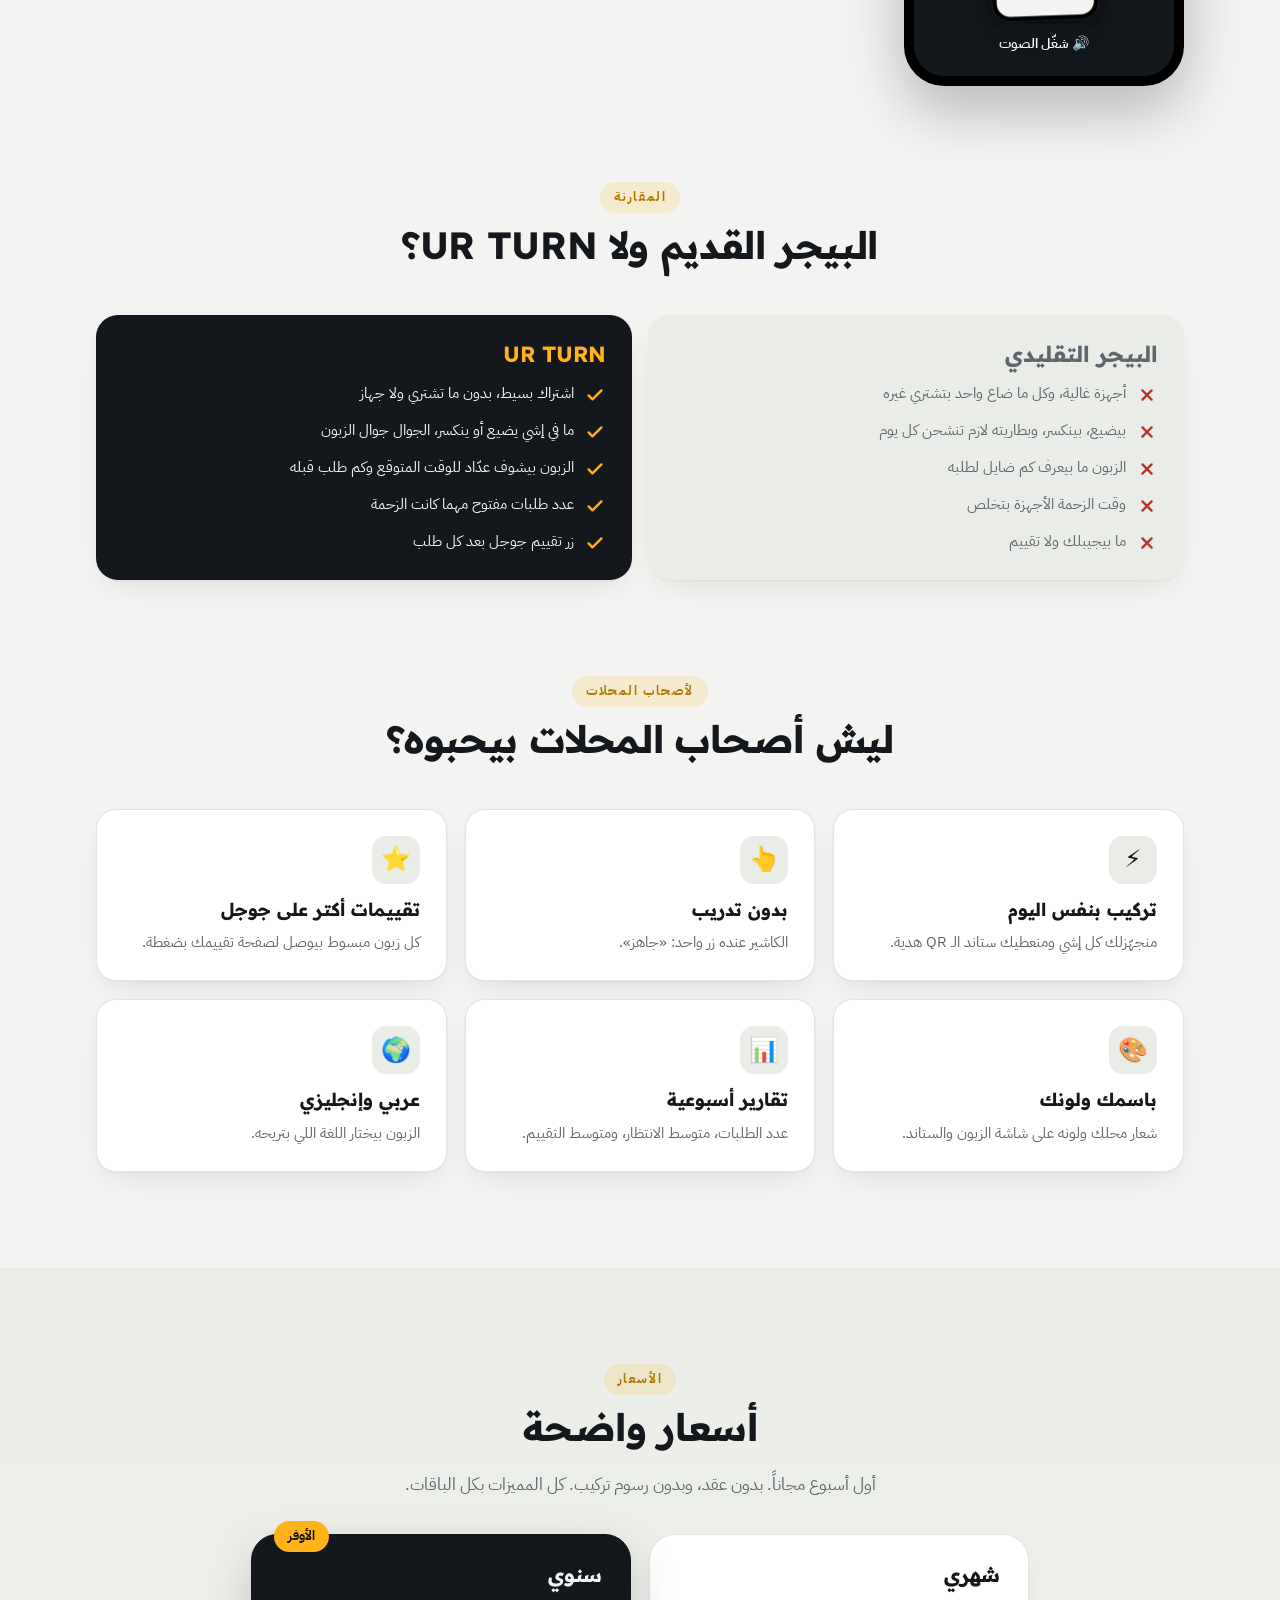
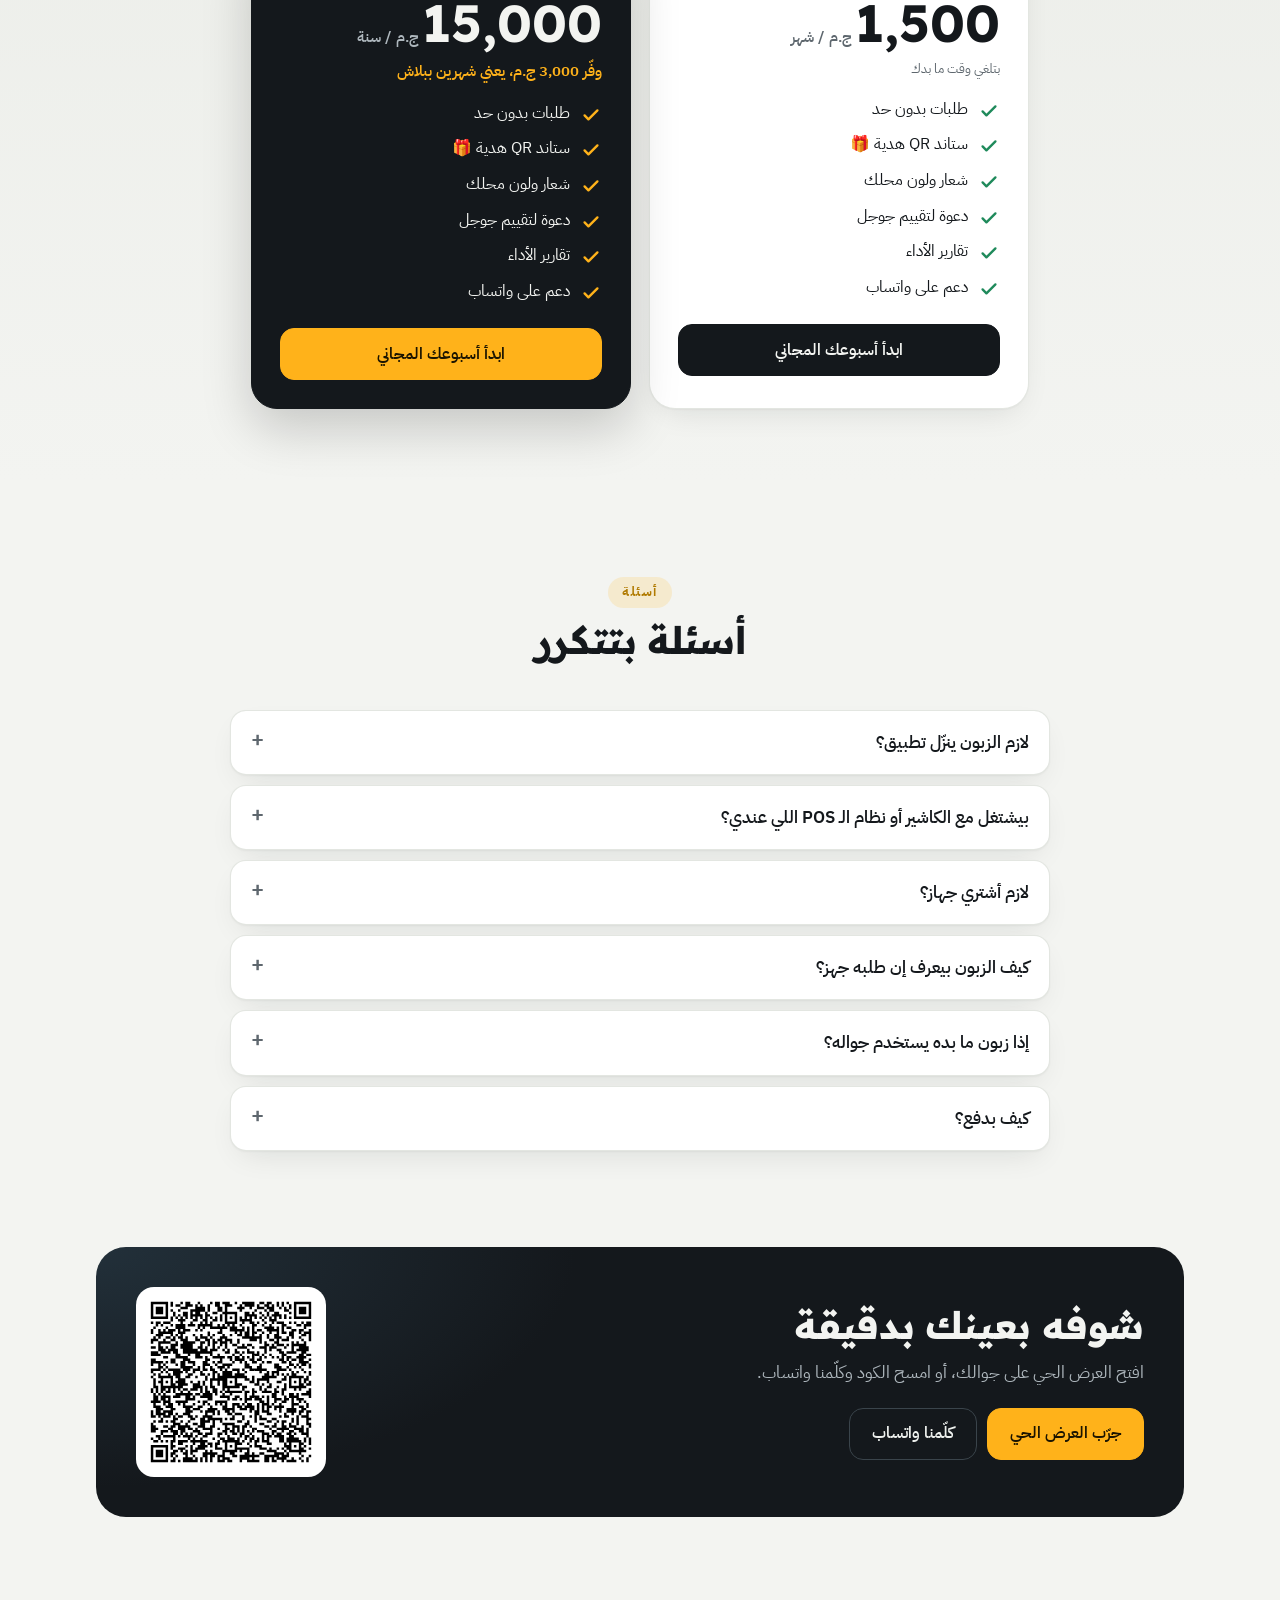
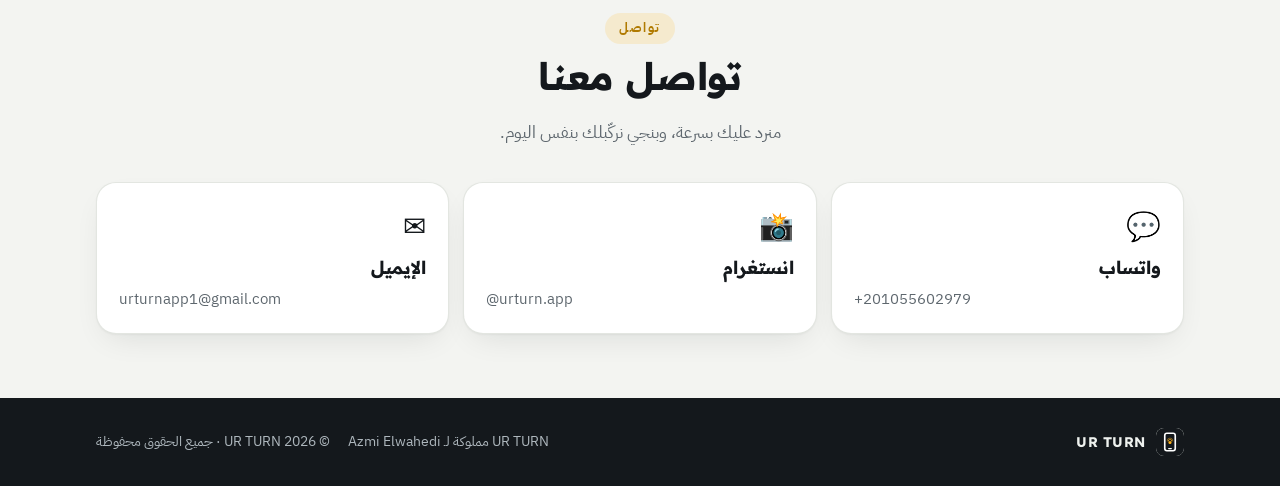
==== commit f9ef6c48: "Live: admin orders-per-day panel Co-Authored-By: Claude Opus 5.5 <noreply@anthropic.com> Claude-Sess" ====
--- a/index.html
+++ b/index.html
@@ -13,7 +13,7 @@
 <link rel="preconnect" href="https://fonts.googleapis.com">
 <link rel="preconnect" href="https://fonts.gstatic.com" crossorigin>
 <link rel="stylesheet" href="https://fonts.googleapis.com/css2?family=Readex+Pro:wght@400;500;600;700&family=IBM+Plex+Sans+Arabic:wght@400;500;600&display=swap">
-<link rel="stylesheet" href="style.css?v=202610312232">
+<link rel="stylesheet" href="style.css?v=202610312305">
 </head>
 <body>
 <div id="intro" hidden><div class="in-wrap"><img src="icon-512.png" alt="" width="112" height="112"><b>UR TURN</b><span id="intro-t"></span><i></i></div></div>
@@ -32,13 +32,13 @@
 </header>
 <main id="app"></main>
 <div class="toast" id="toast" hidden></div>
-<script src="qrcode.js?v=202610312232"></script>
-<!-- app.js?v=202610312232 (lets pages from the old one-file version notice updates) -->
-<script src="core.js?v=202610312232"></script>
+<script src="qrcode.js?v=202610312305"></script>
+<!-- app.js?v=202610312305 (lets pages from the old one-file version notice updates) -->
+<script src="core.js?v=202610312305"></script>
 <script>
 // Load only the part this page needs (customer / cashier / admin / home), then start.
 (function(){var p=new URLSearchParams(location.search),s=p.get("s")||"",v=p.get("v")||(s?"customer":"home"),
-sa=window.matchMedia("(display-mode: standalone)").matches||navigator.standalone===true,ver="202610312232";
+sa=window.matchMedia("(display-mode: standalone)").matches||navigator.standalone===true,ver="202610312305";
 var parts=v==="admin"?["admin"]:(v==="cashier"||v==="owner")?["cashier"]:((v==="home"&&!sa)||v==="demo")?["customer","cashier","home"]:["customer"];
 var i=0;(function next(){if(i>=parts.length){boot();return;}var sc=document.createElement("script");sc.src=parts[i++]+".js?v="+ver;sc.onload=next;
 sc.onerror=function(){document.getElementById("app").innerHTML='<div class="center-msg"><p>⚠️ تعذّر التحميل، اسحب الصفحة لتحت للتحديث.</p></div>';};document.head.appendChild(sc);})();})();
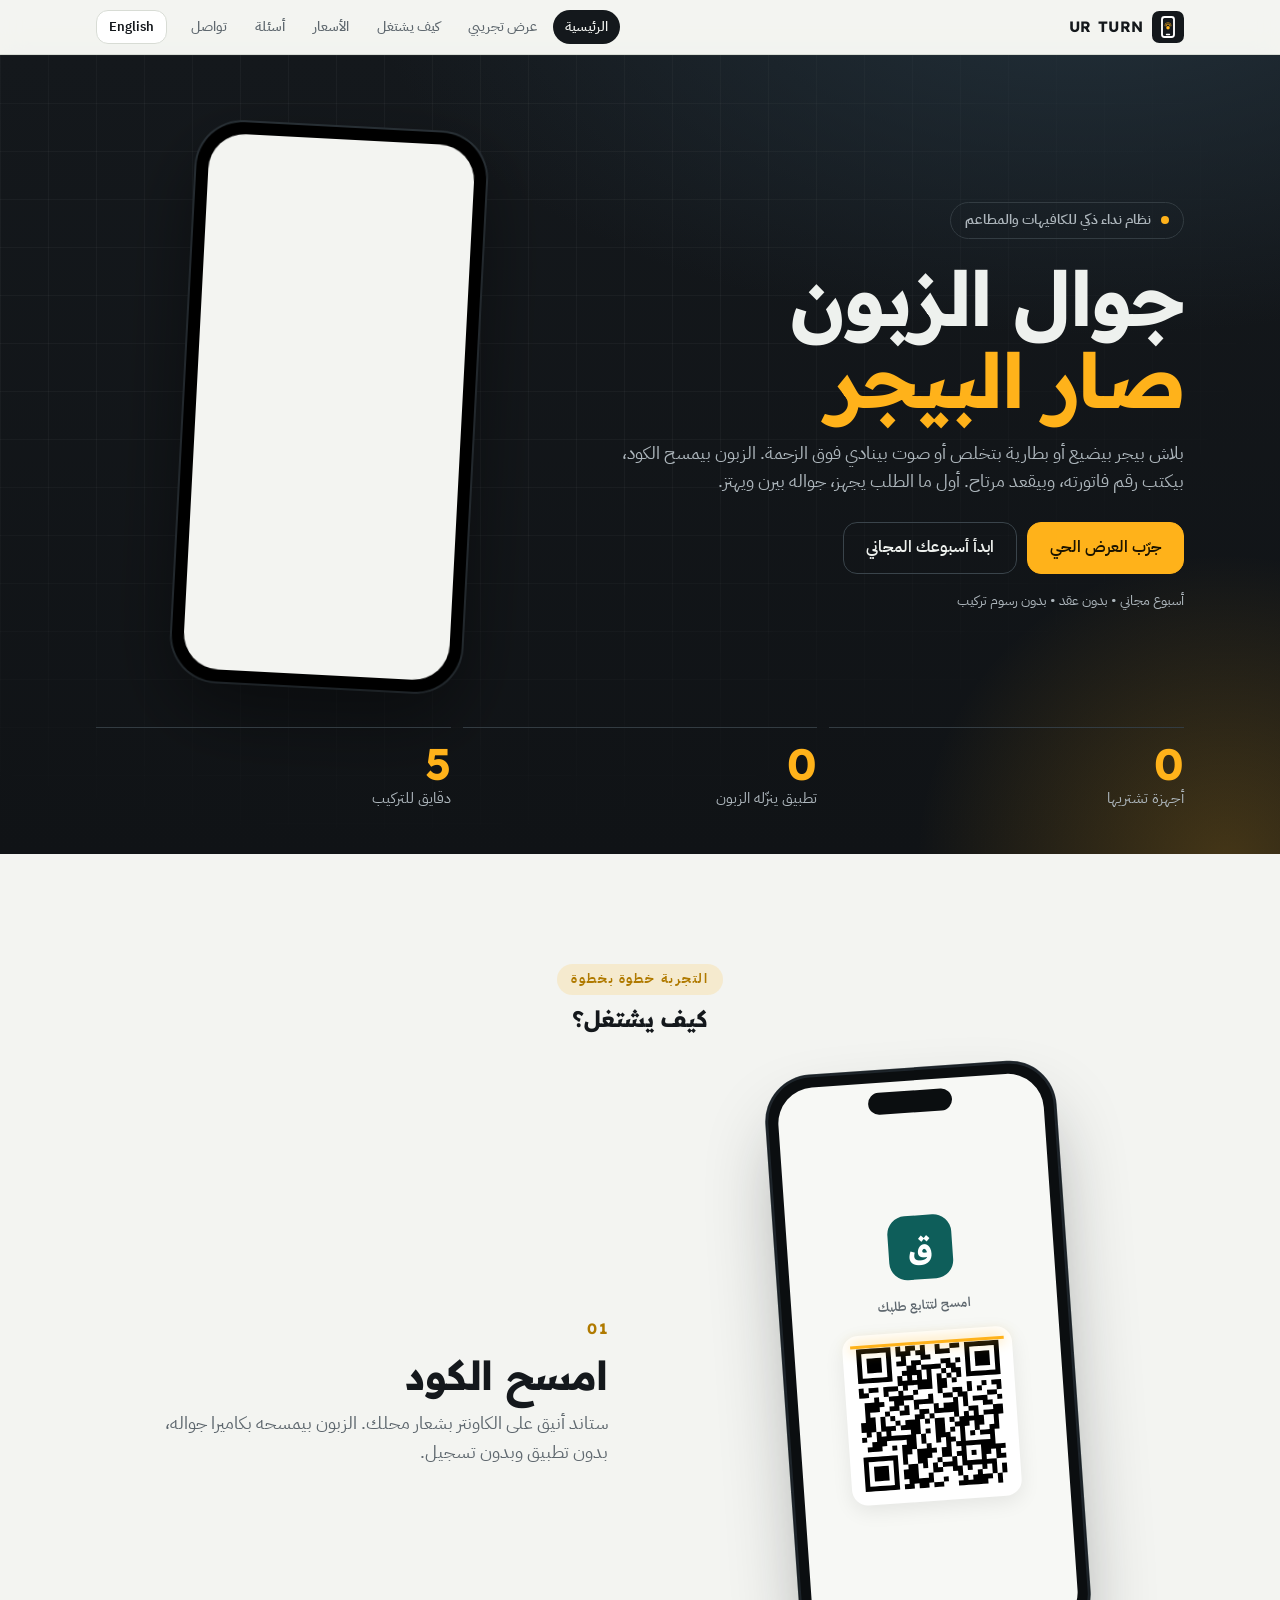
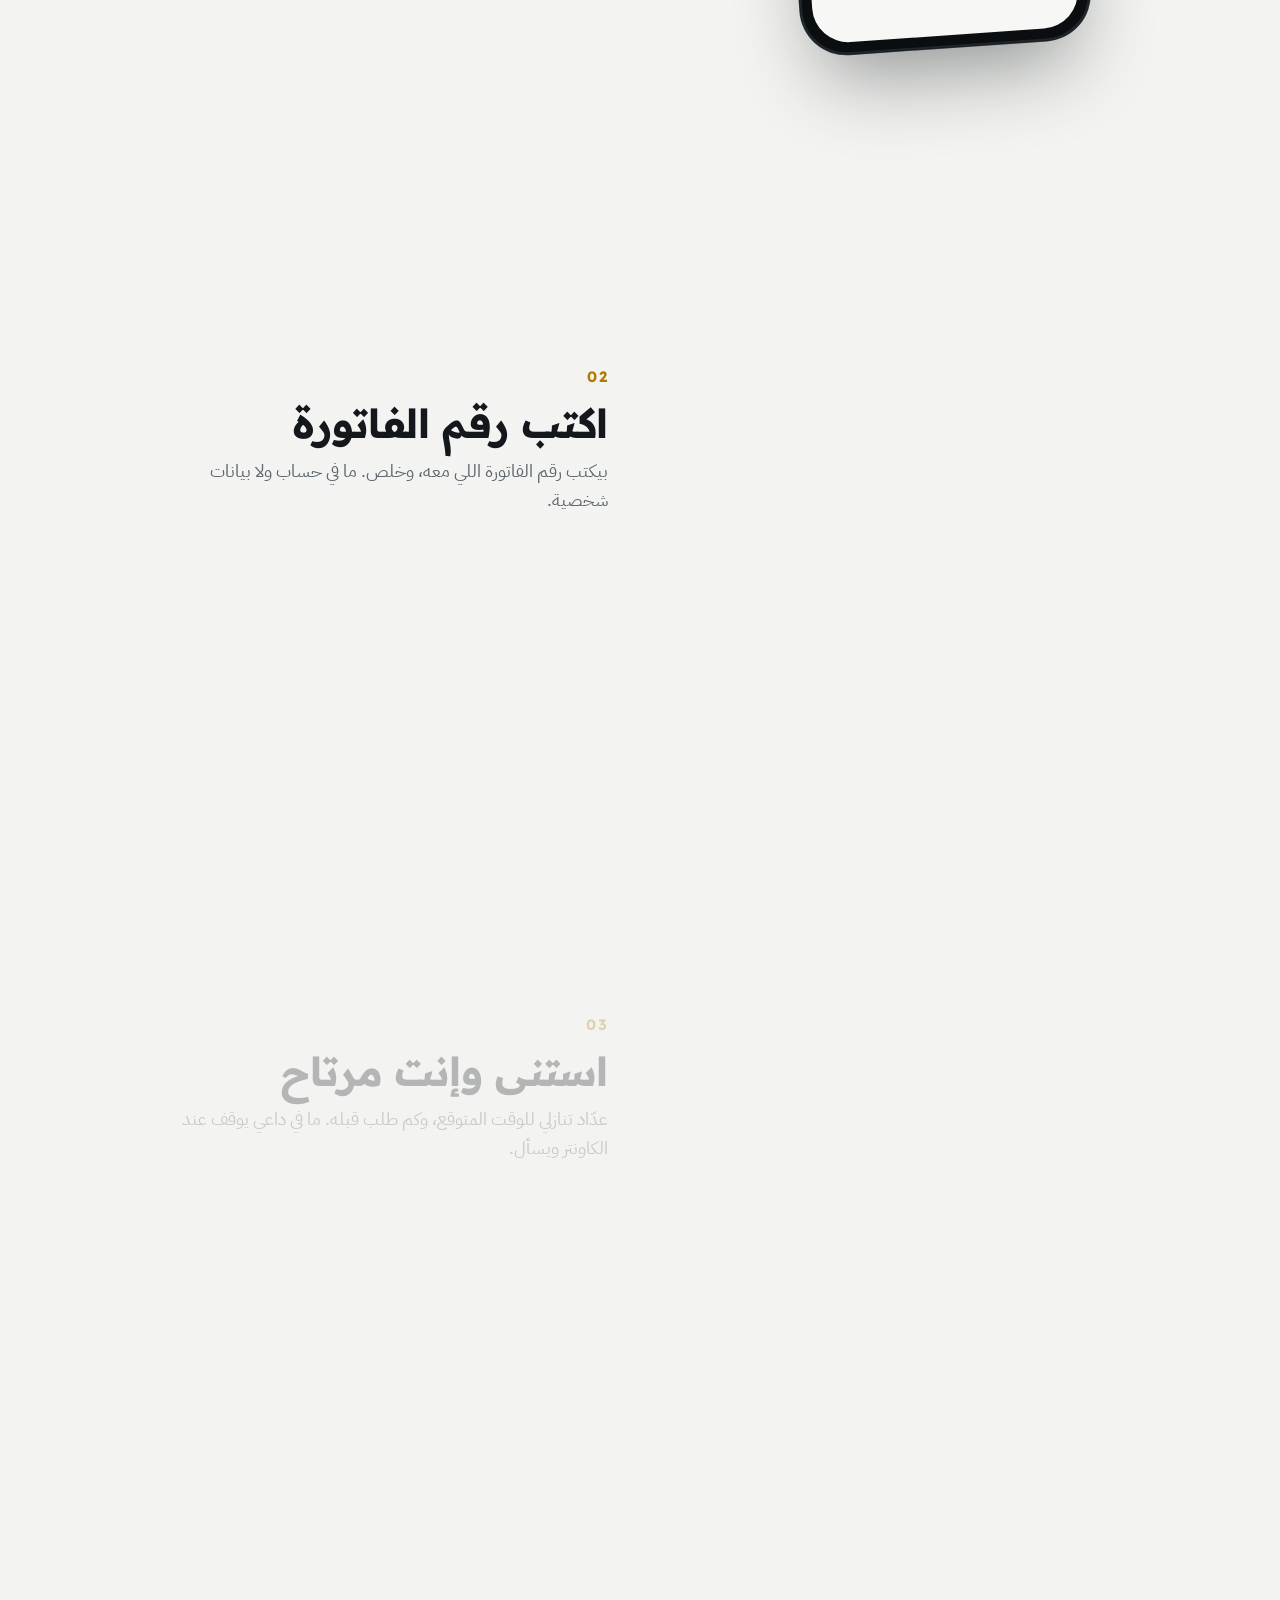
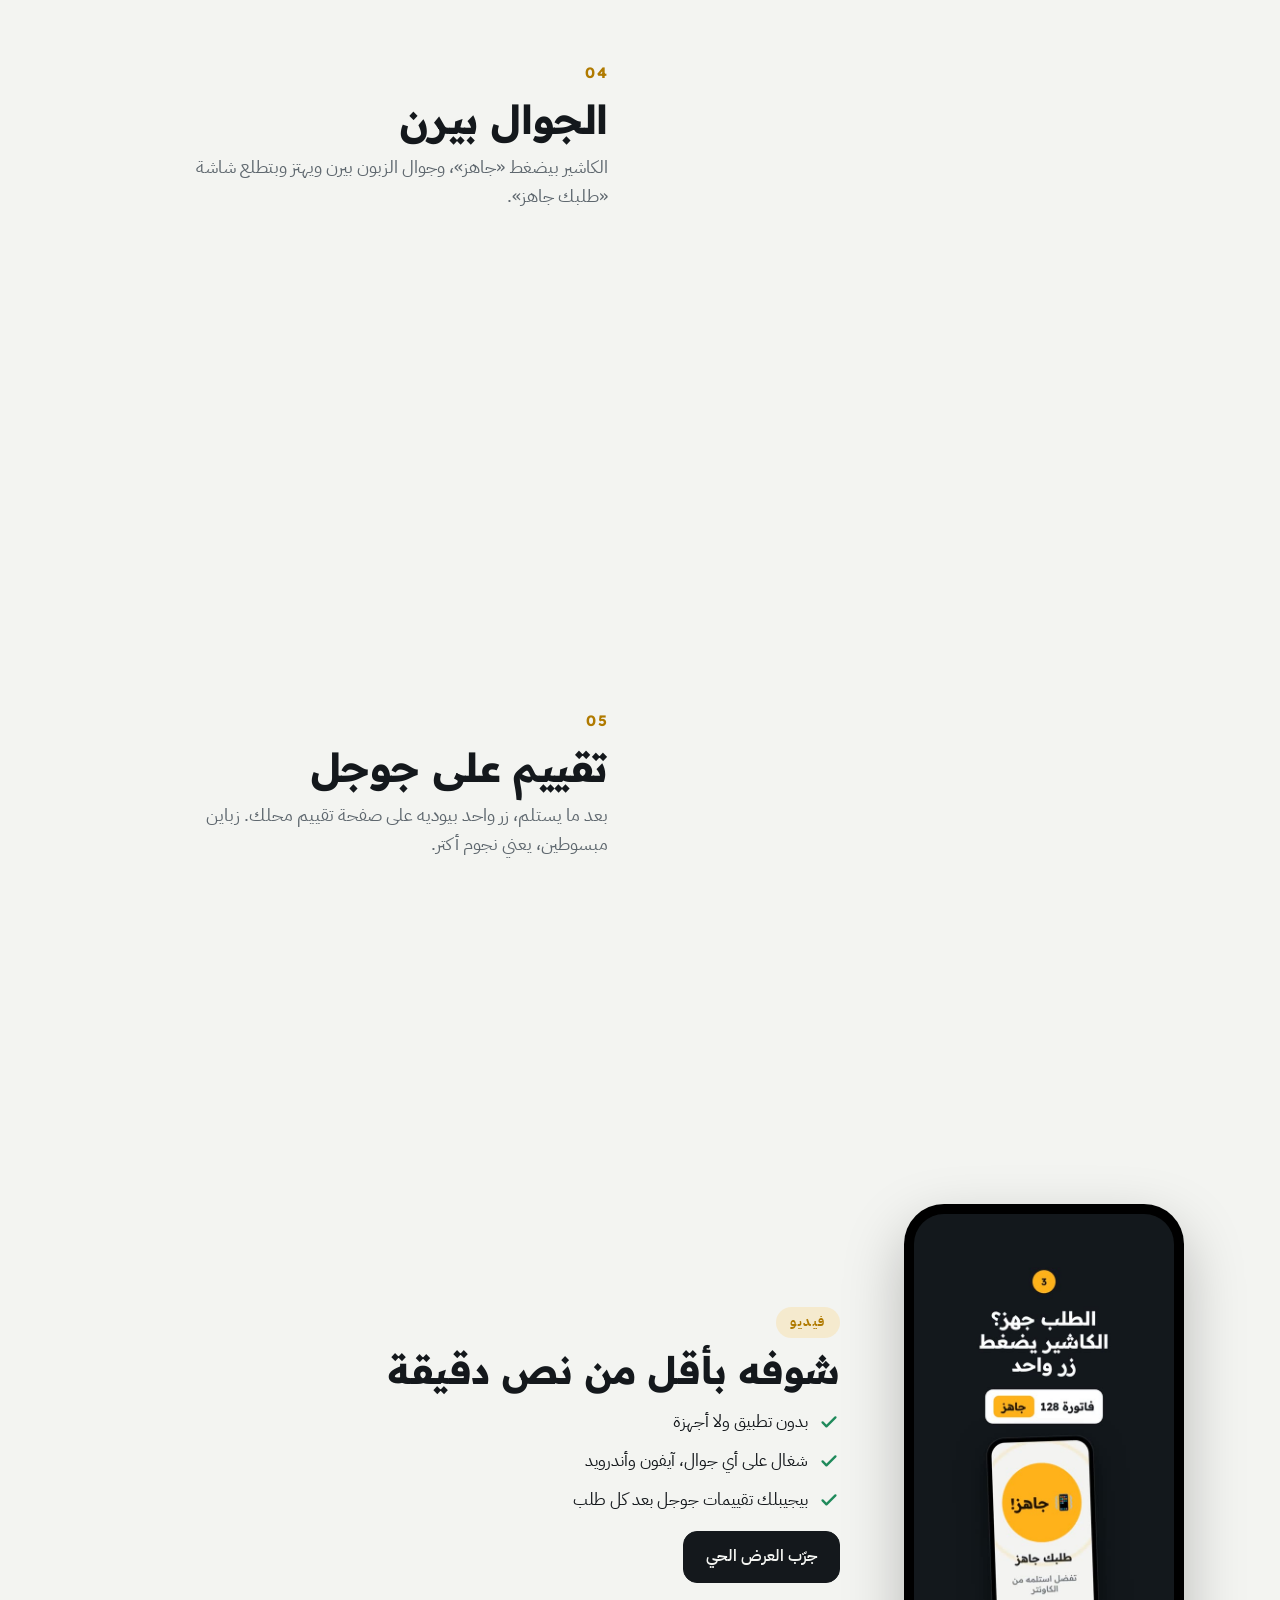
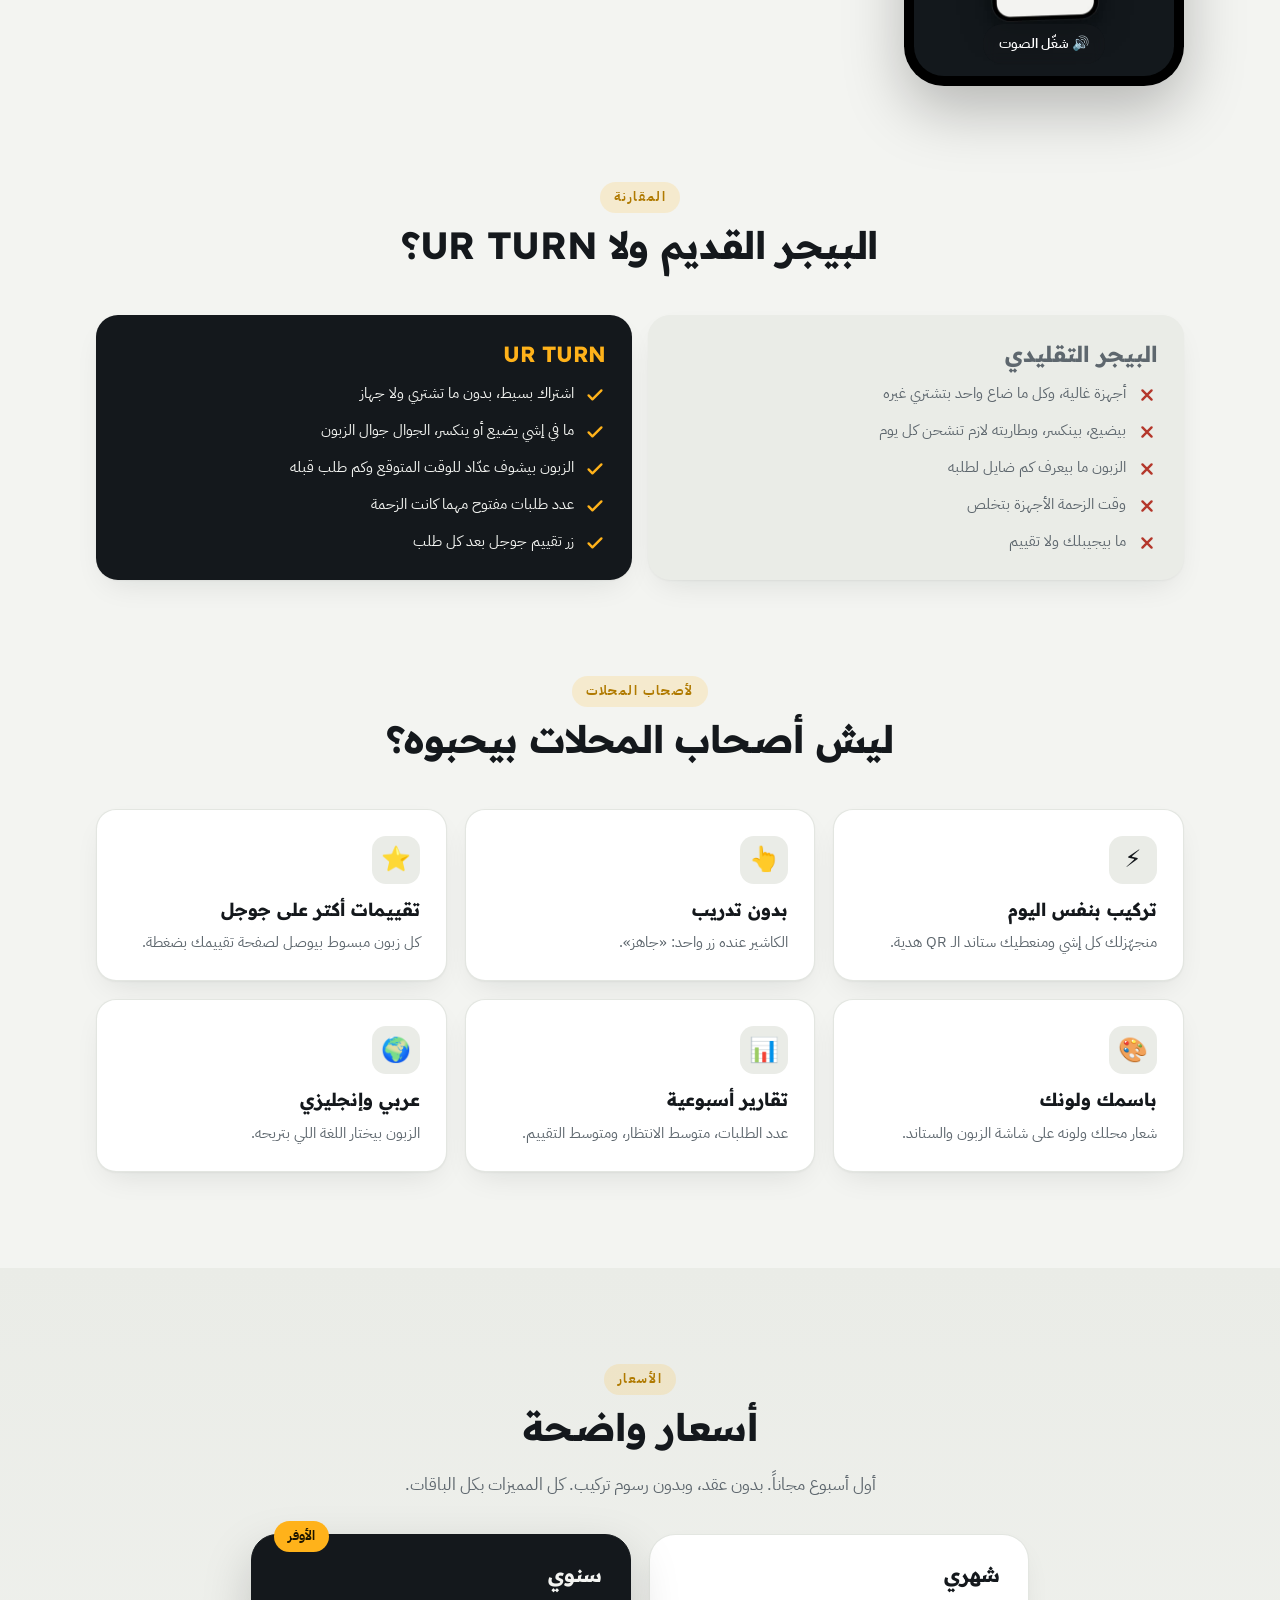
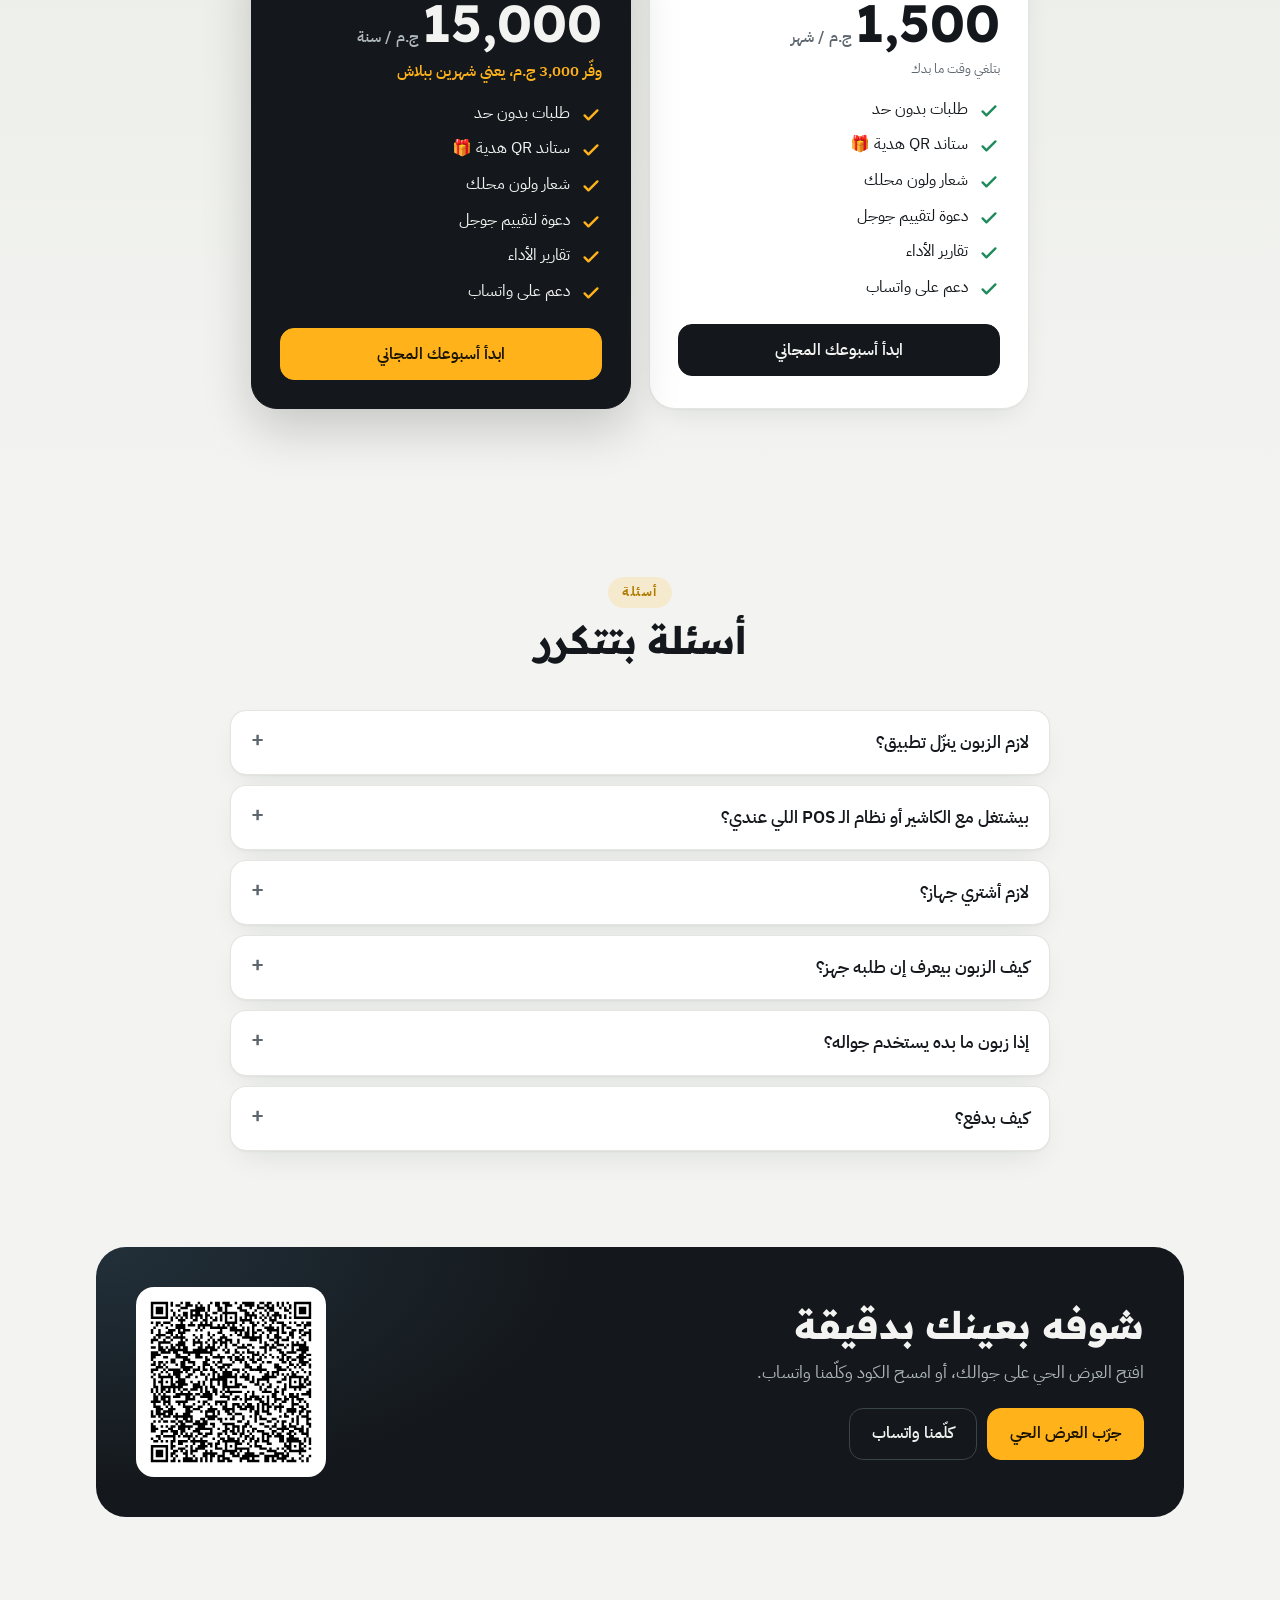
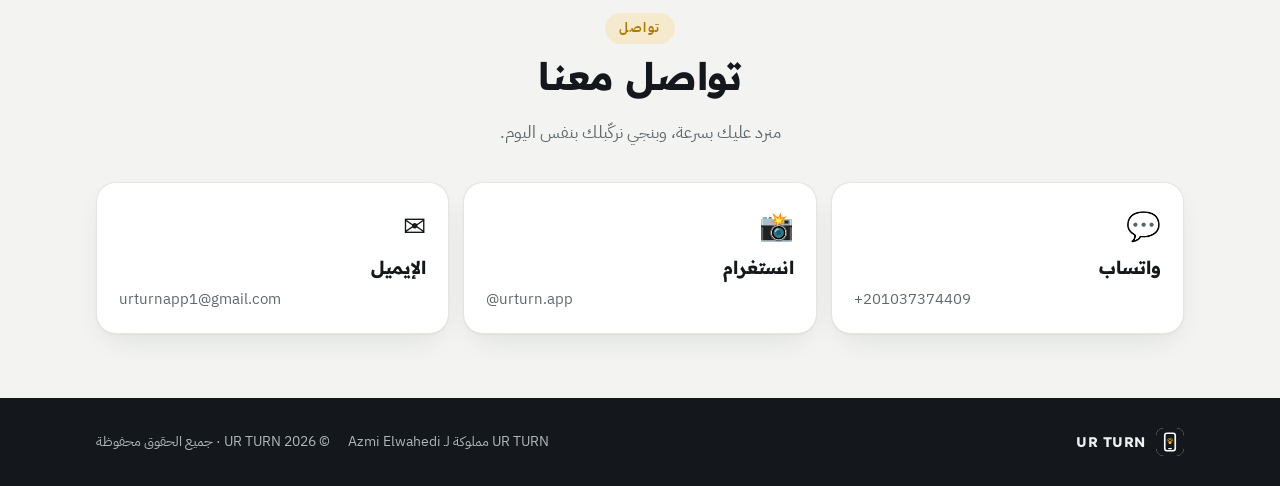
==== commit 3833cd8c: "Update UR TURN WhatsApp number to +201037374409 Co-Authored-By: Claude Opus 5.5 <noreply@anthropic.c" ====
--- a/index.html
+++ b/index.html
@@ -13,7 +13,7 @@
 <link rel="preconnect" href="https://fonts.googleapis.com">
 <link rel="preconnect" href="https://fonts.gstatic.com" crossorigin>
 <link rel="stylesheet" href="https://fonts.googleapis.com/css2?family=Readex+Pro:wght@400;500;600;700&family=IBM+Plex+Sans+Arabic:wght@400;500;600&display=swap">
-<link rel="stylesheet" href="style.css?v=202610312305">
+<link rel="stylesheet" href="style.css?v=202611020207">
 </head>
 <body>
 <div id="intro" hidden><div class="in-wrap"><img src="icon-512.png" alt="" width="112" height="112"><b>UR TURN</b><span id="intro-t"></span><i></i></div></div>
@@ -32,13 +32,13 @@
 </header>
 <main id="app"></main>
 <div class="toast" id="toast" hidden></div>
-<script src="qrcode.js?v=202610312305"></script>
-<!-- app.js?v=202610312305 (lets pages from the old one-file version notice updates) -->
-<script src="core.js?v=202610312305"></script>
+<script src="qrcode.js?v=202611020207"></script>
+<!-- app.js?v=202611020207 (lets pages from the old one-file version notice updates) -->
+<script src="core.js?v=202611020207"></script>
 <script>
 // Load only the part this page needs (customer / cashier / admin / home), then start.
 (function(){var p=new URLSearchParams(location.search),s=p.get("s")||"",v=p.get("v")||(s?"customer":"home"),
-sa=window.matchMedia("(display-mode: standalone)").matches||navigator.standalone===true,ver="202610312305";
+sa=window.matchMedia("(display-mode: standalone)").matches||navigator.standalone===true,ver="202611020207";
 var parts=v==="admin"?["admin"]:(v==="cashier"||v==="owner")?["cashier"]:((v==="home"&&!sa)||v==="demo")?["customer","cashier","home"]:["customer"];
 var i=0;(function next(){if(i>=parts.length){boot();return;}var sc=document.createElement("script");sc.src=parts[i++]+".js?v="+ver;sc.onload=next;
 sc.onerror=function(){document.getElementById("app").innerHTML='<div class="center-msg"><p>⚠️ تعذّر التحميل، اسحب الصفحة لتحت للتحديث.</p></div>';};document.head.appendChild(sc);})();})();
